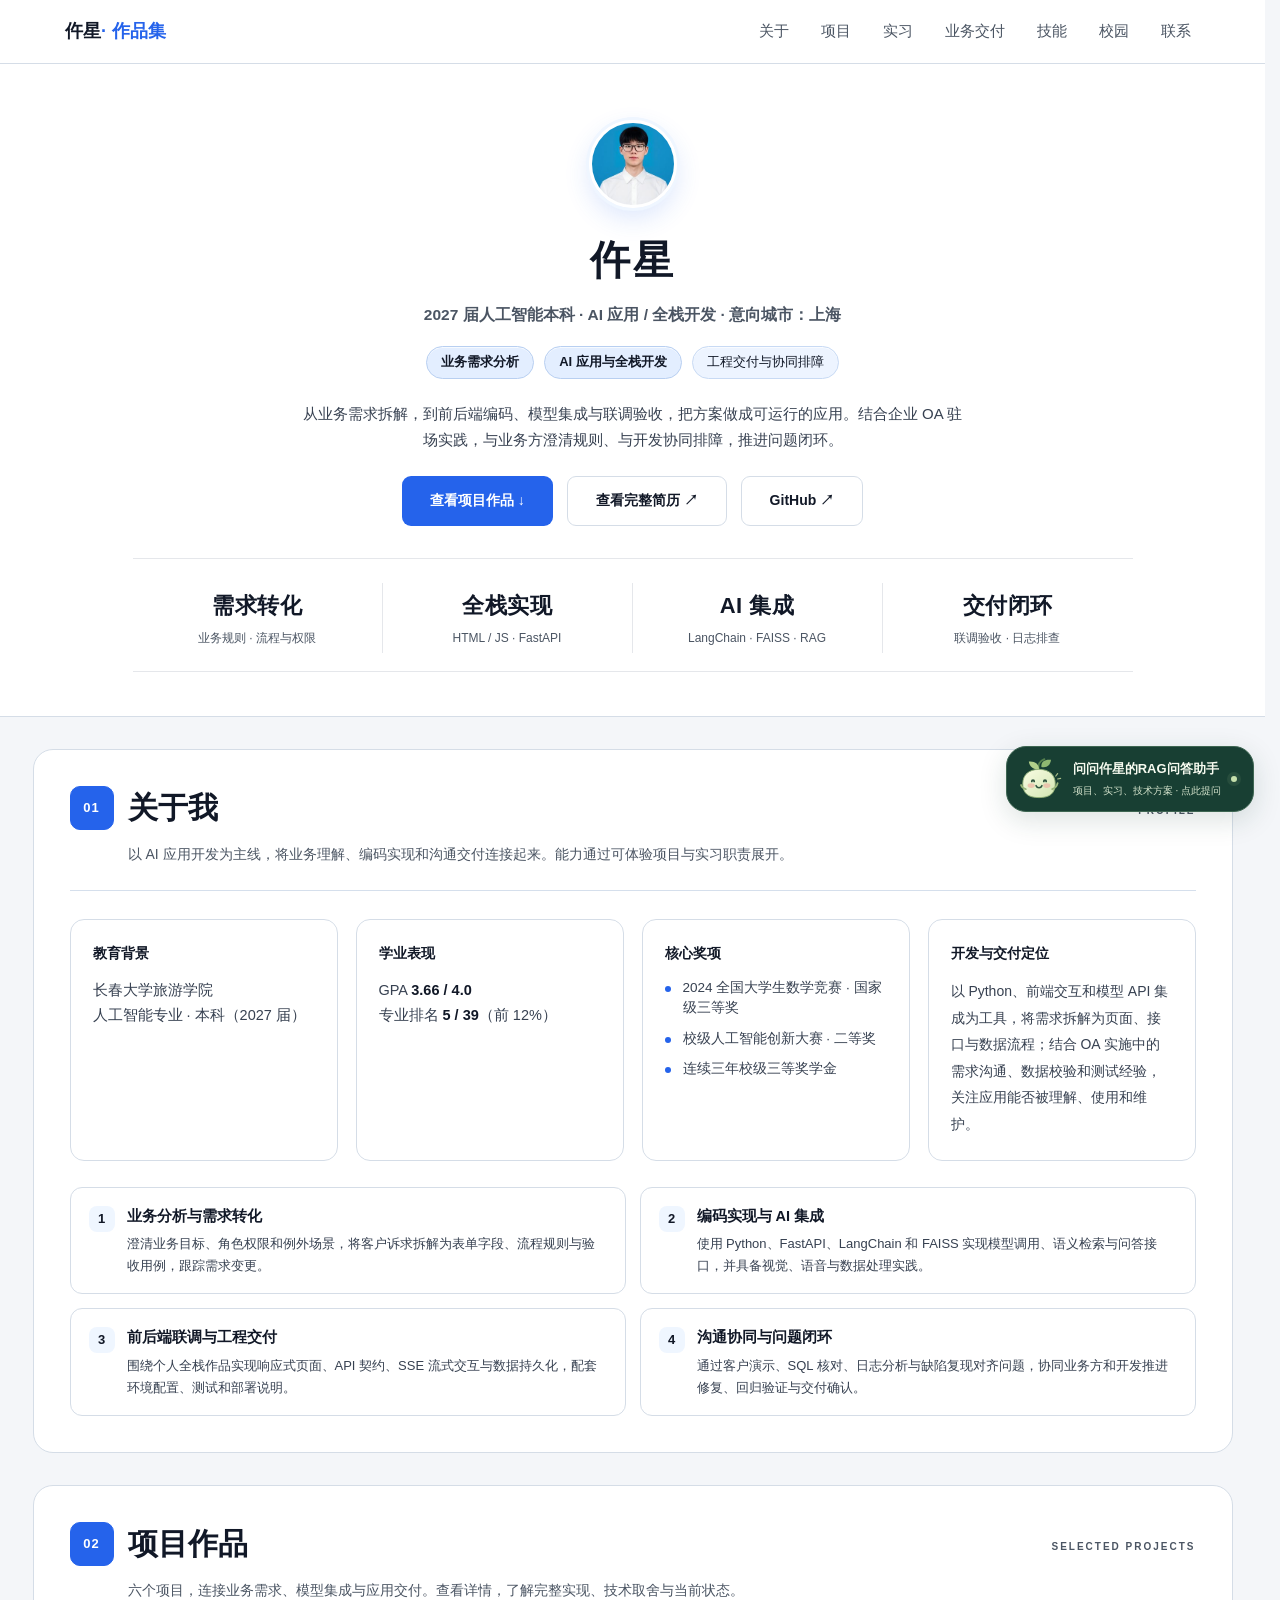
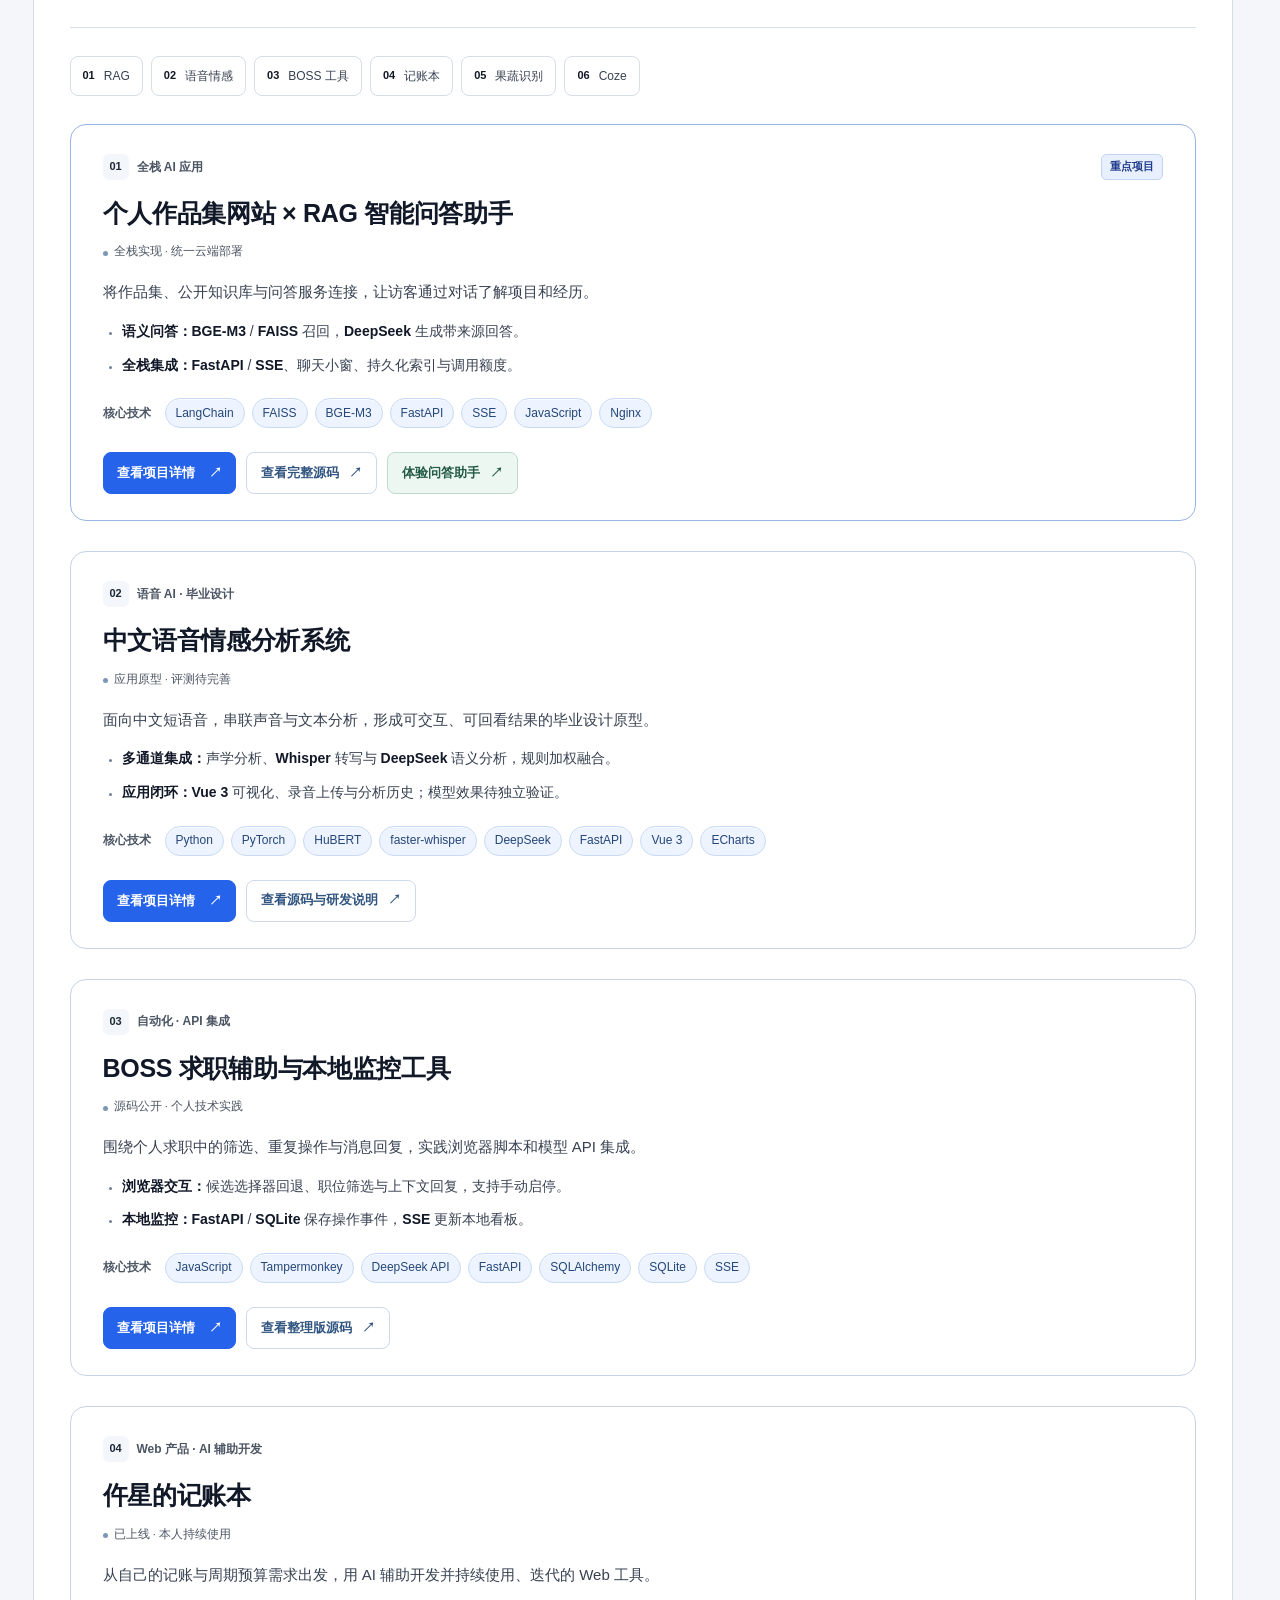
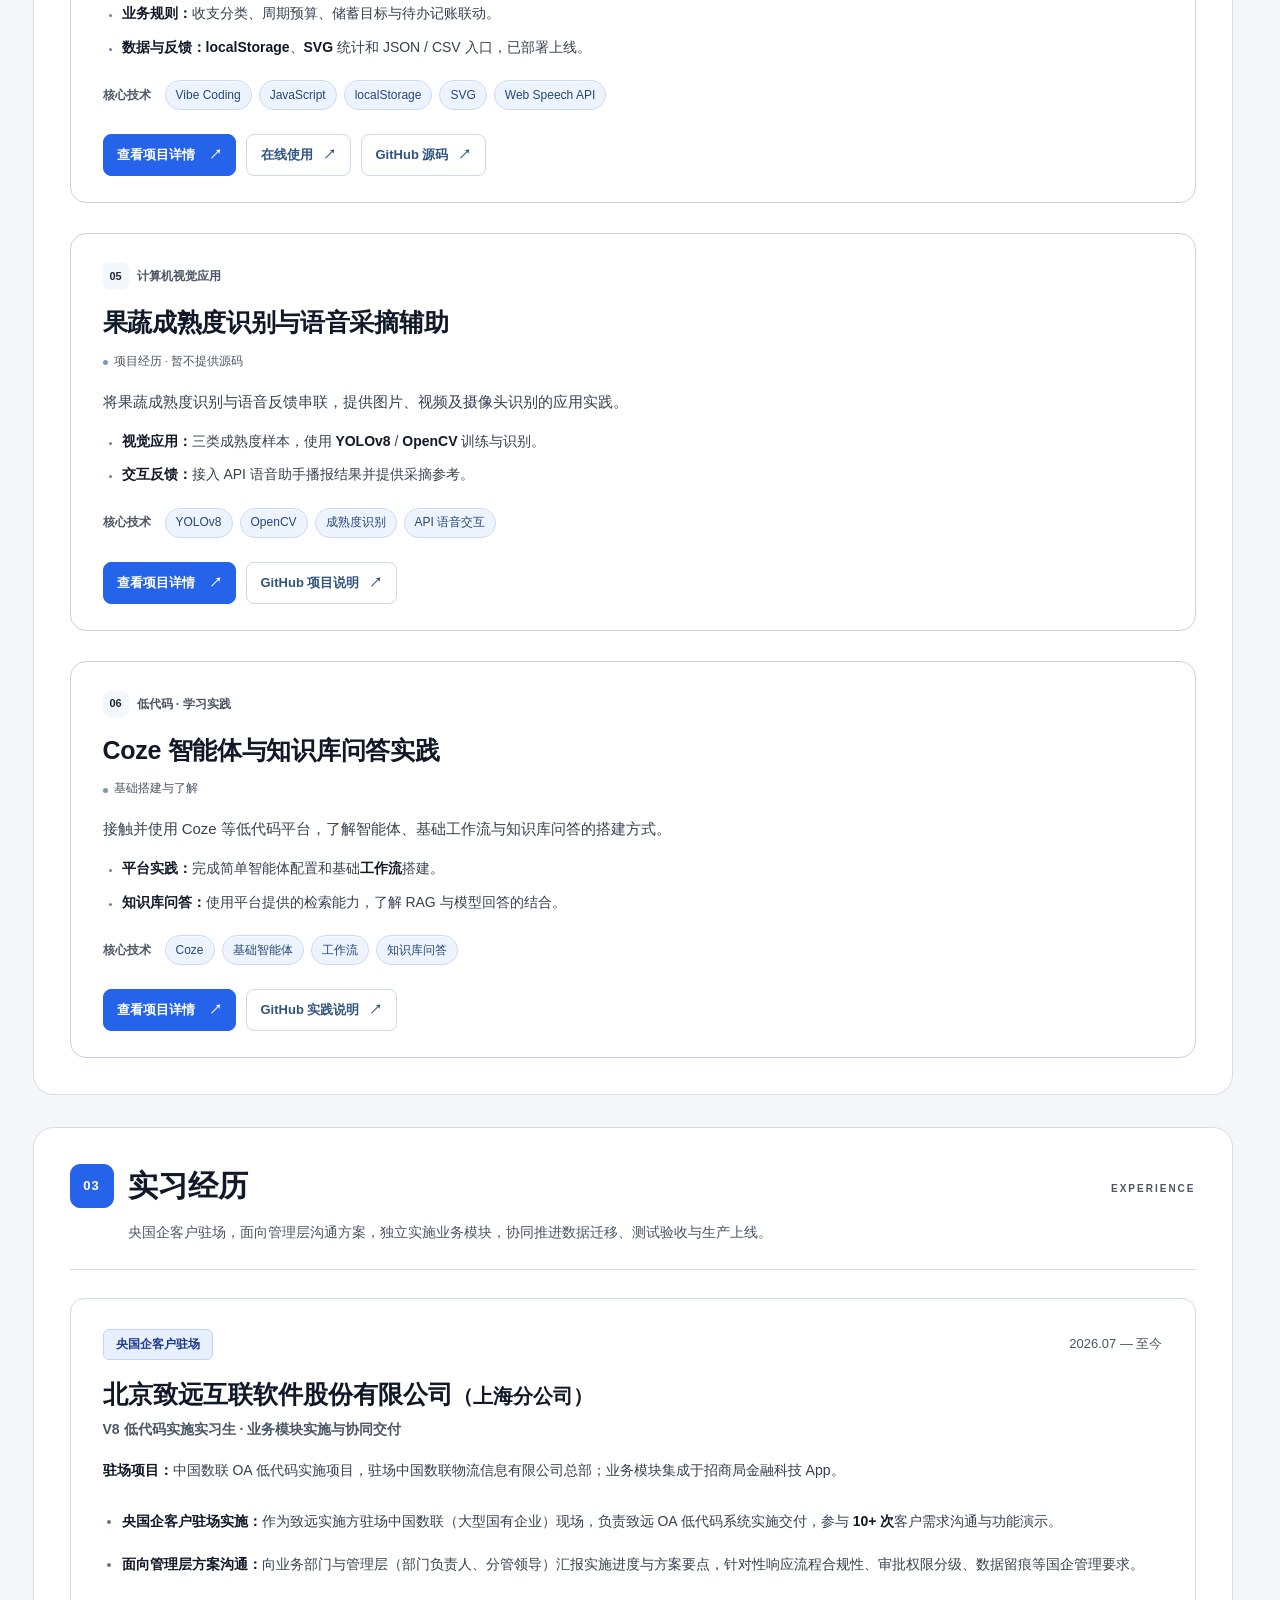
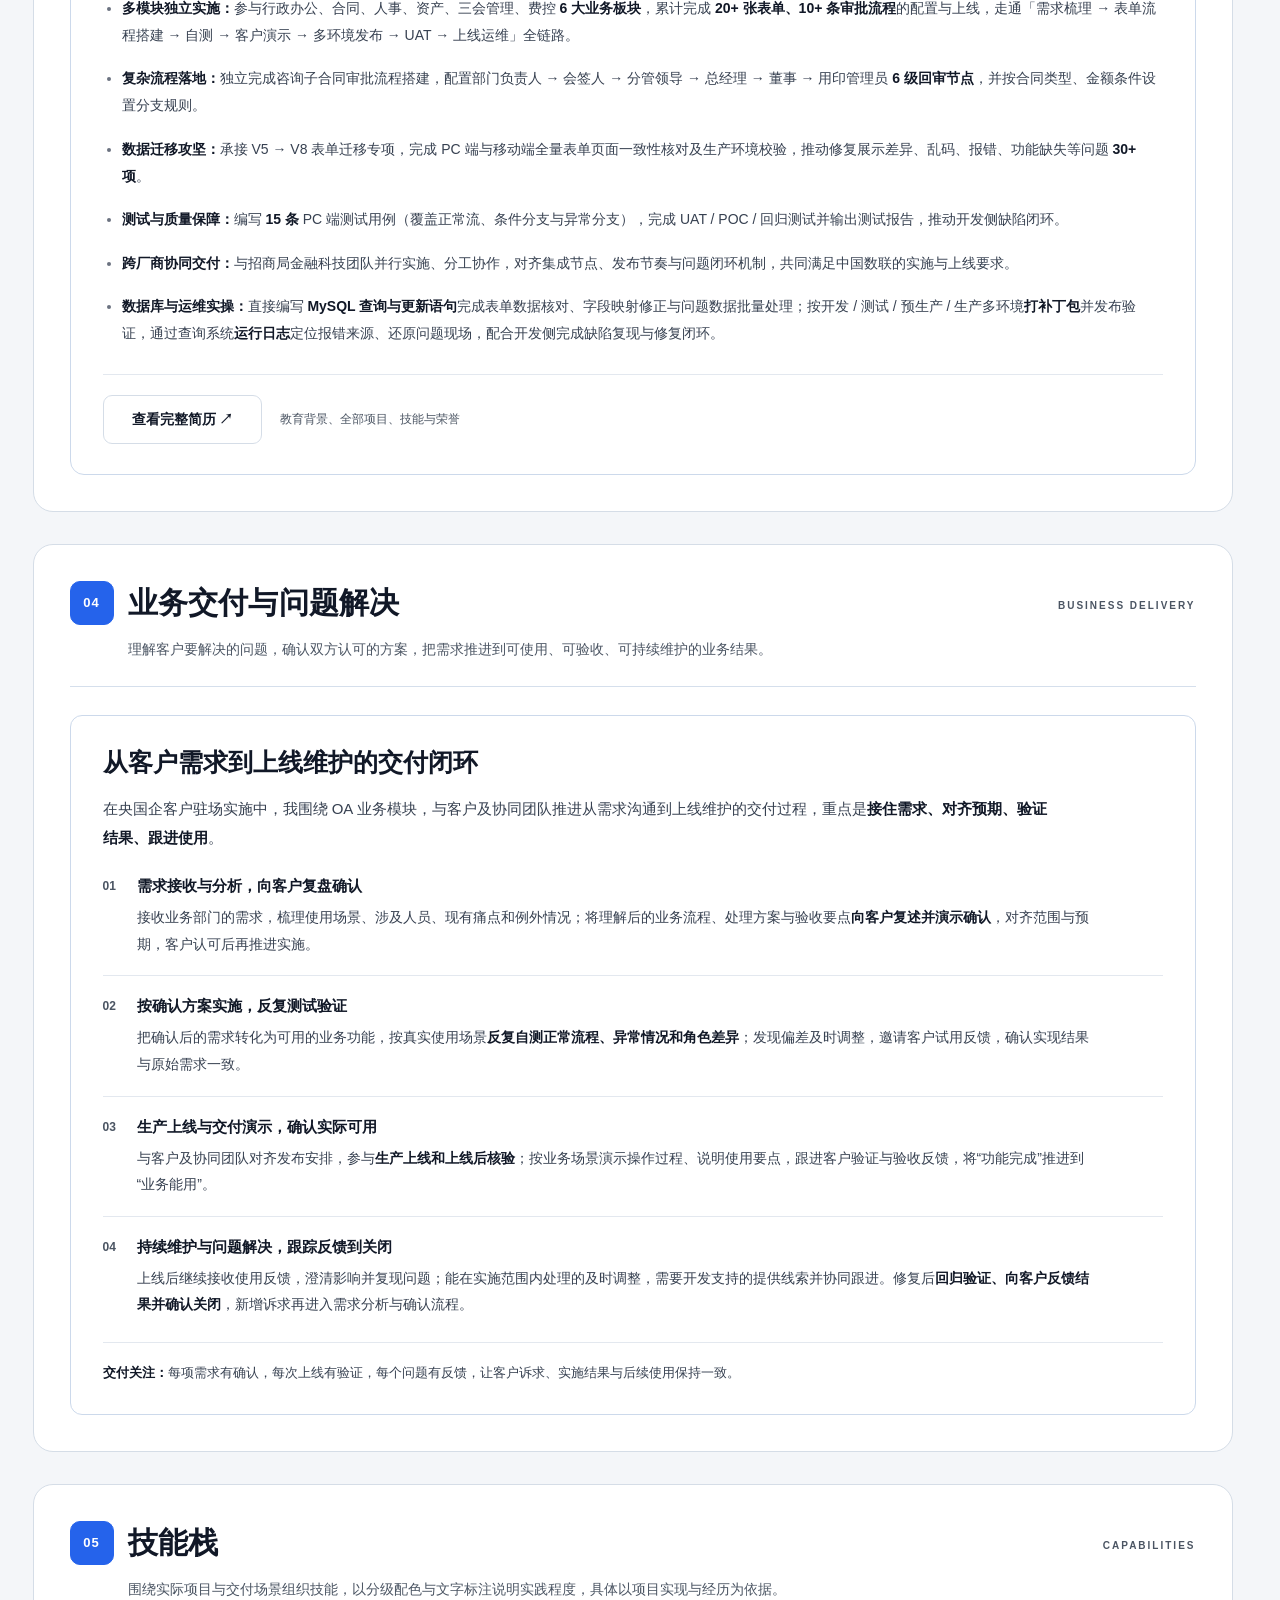
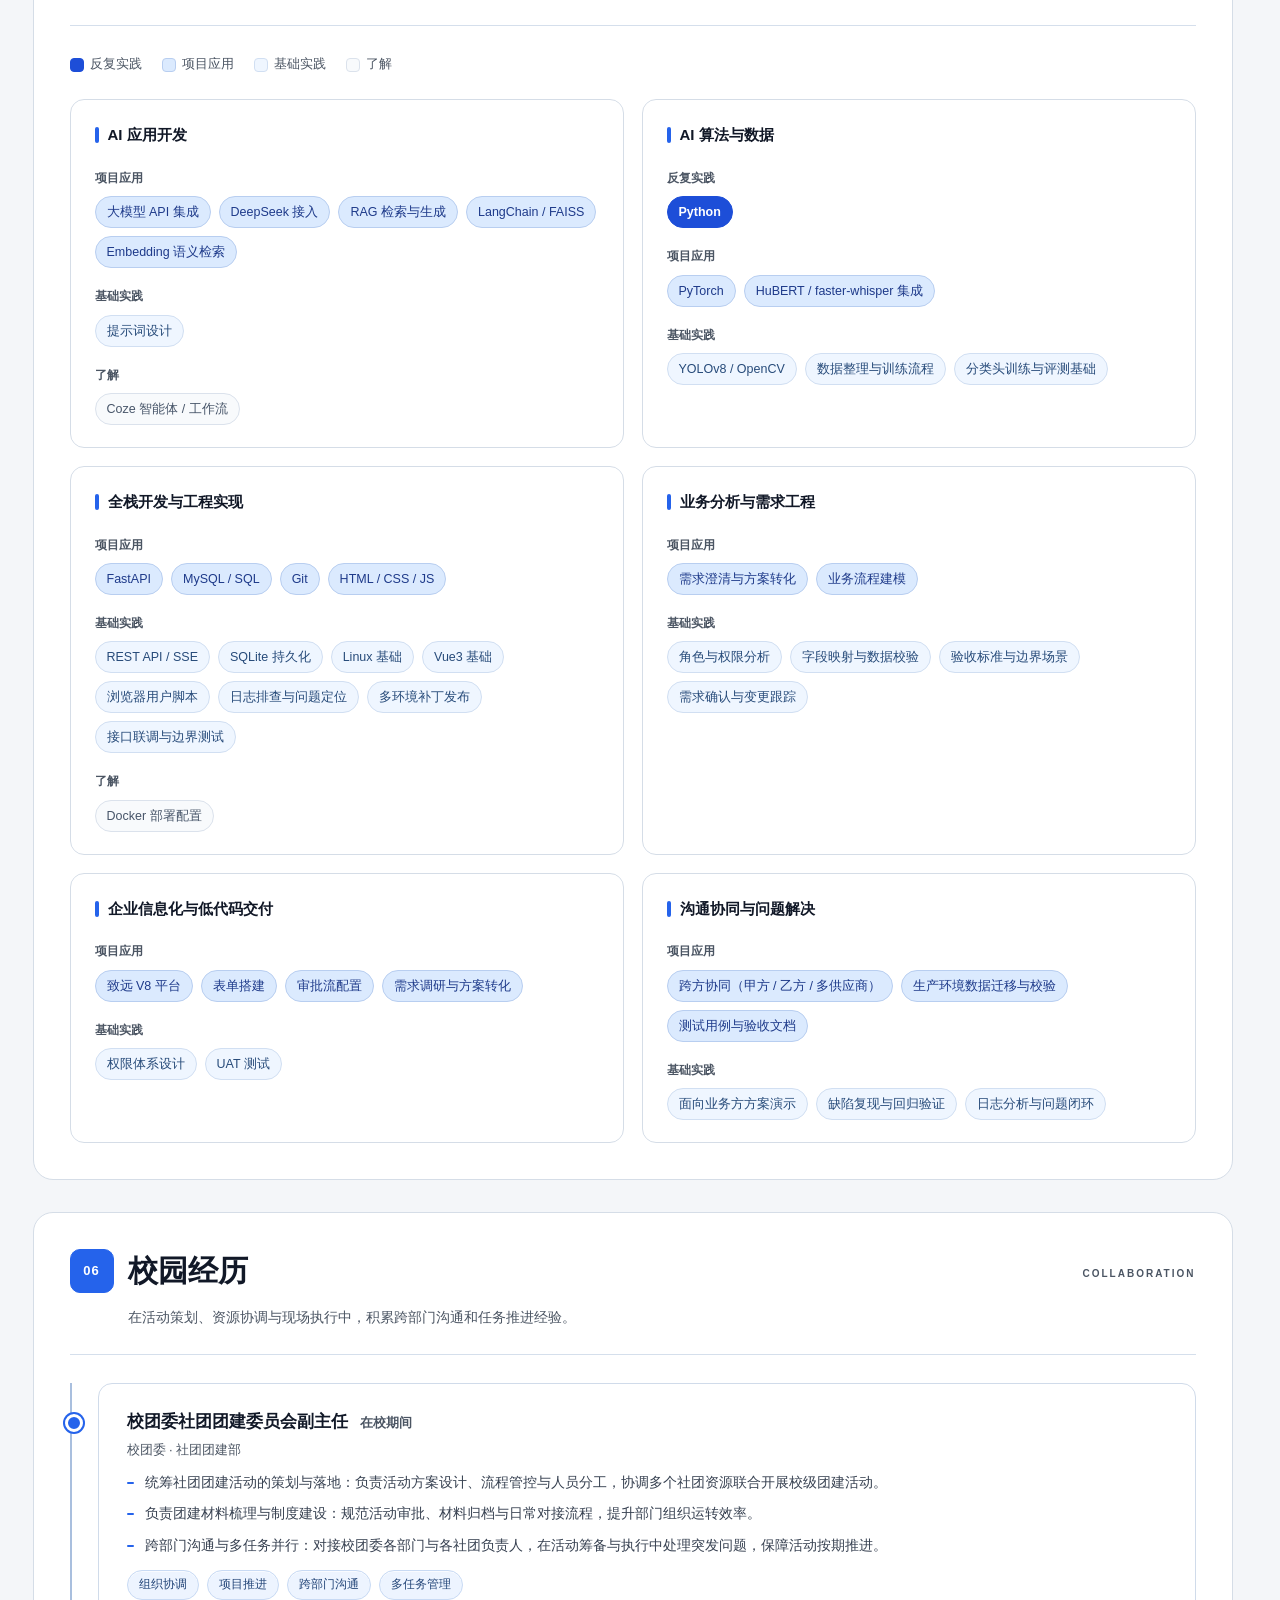
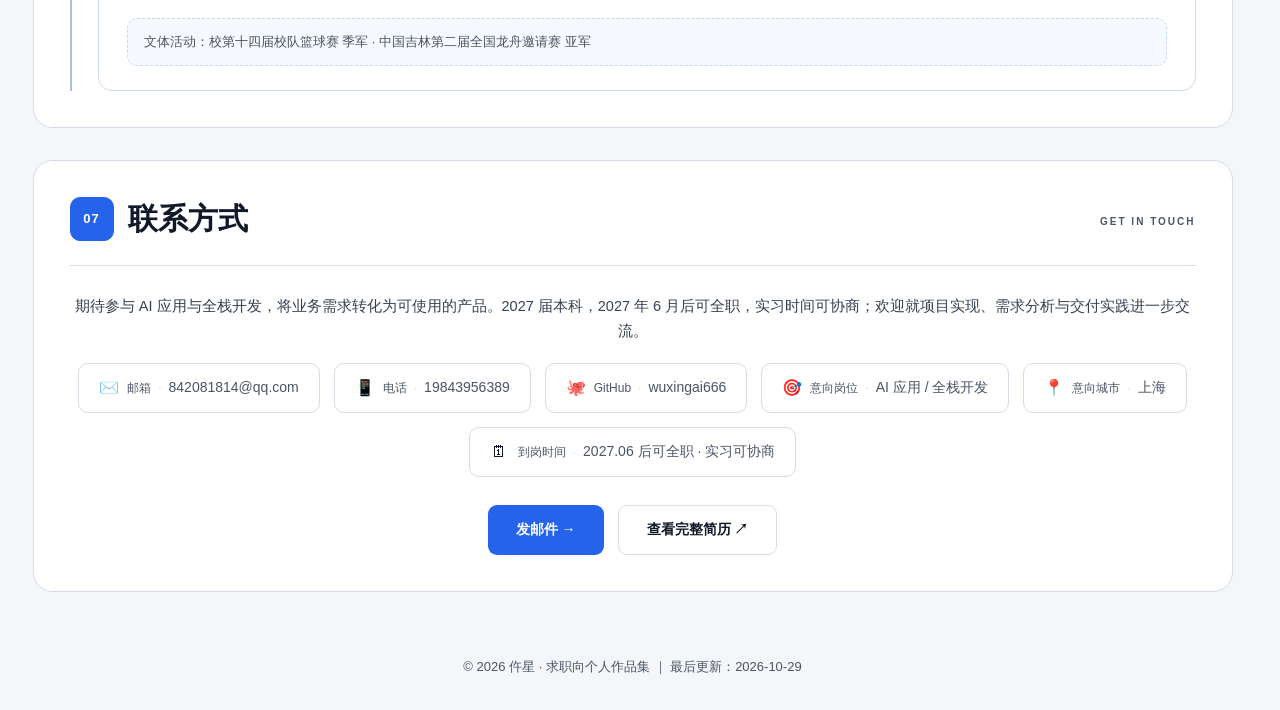
==== frontend/index.html @ d410c319 "Unify portfolio frontend and RAG backend for native cloud deployment" ====
<!DOCTYPE html>
<html lang="zh-CN">
<head>
<meta charset="UTF-8">
<meta name="viewport" content="width=device-width, initial-scale=1.0">
<title>仵星 · 个人作品集｜AI 应用与全栈开发 · 业务分析与工程交付</title>
<meta name="description" content="仵星，2027 届人工智能本科，求职方向为 AI 应用与全栈开发。通过个人网站与 RAG 问答助手展示前后端编码、语义检索、接口联调与部署配置；结合企业 OA 驻场经历，呈现需求澄清、业务流程建模、SQL 数据校验、UAT 验收、跨团队沟通与问题闭环能力。意向城市：上海。">
<meta name="keywords" content="仵星,AI应用开发,全栈开发,业务需求分析,工程交付,问题闭环,RAG,LangChain,FAISS,Python,FastAPI,JavaScript,接口联调,企业信息化,低代码,MySQL,2027届校招">

<!-- ═══ 分享卡片：发到微信 / BOSS / 牛客时显示标题与缩略图 ═══ -->
<meta property="og:type" content="website">
<meta property="og:url" content="https://llywjr.love/wx/">
<meta property="og:title" content="仵星 · AI 应用与全栈开发作品集">
<meta property="og:description" content="从需求分析、前后端编码到联调验收与问题闭环。查看 RAG 全栈作品、项目实现与企业交付实践。">
<meta property="og:image" content="https://llywjr.love/wx/assets/og-cover.png">
<meta property="og:image:width" content="1200">
<meta property="og:image:height" content="630">
<meta name="twitter:card" content="summary_large_image">
<link rel="canonical" href="https://llywjr.love/wx/">

<!-- JSON-LD：搜索引擎结构化摘要 -->
<script type="application/ld+json">
{
  "@context": "https://schema.org",
  "@type": "ProfilePage",
  "mainEntity": {
    "@type": "Person",
    "name": "仵星",
    "description": "2027 届人工智能本科，主攻 AI 应用与全栈开发。实践覆盖业务需求分析、前后端编码、RAG 语义检索、接口联调与部署配置，并具备企业 OA 驻场实施、UAT 验收、沟通协同与问题排查经验。",
    "url": "https://llywjr.love/wx/",
    "image": "https://llywjr.love/wx/assets/og-cover.png",
    "sameAs": [
      "https://github.com/wuxingai666"
    ],
    "knowsAbout": [
      "AI 应用开发",
      "全栈应用开发",
      "业务需求分析与流程建模",
      "接口联调与问题闭环",
      "大模型应用落地",
      "RAG 与智能体工作流",
      "Python / PyTorch",
      "计算机视觉",
      "语音情感识别",
      "FastAPI",
      "MySQL",
      "企业信息化与 OA 系统建设运维",
      "致远 V8 低代码平台",
      "UAT 测试与验收"
    ]
  }
}
</script>

<!--
  ════════════════════════════════════════════════════════════
  仵星 · 求职向个人作品集（单页应用 · 双端适配版）
  · 修改文字内容：直接搜索对应中文文案编辑本文件即可
  · 修改配色/间距：编辑 css/style.css 顶部 :root 变量
  · 替换项目截图：把图片放进 assets/，替换对应 <img src>
  ⚠ 本目录下任何文件都会随网站静态目录公开，过程文档
    （优化说明 / 复盘 / review-summary）不要放在这里
  ════════════════════════════════════════════════════════════
-->
<link rel="icon" href="assets/favicon.svg" type="image/svg+xml">
<link rel="stylesheet" href="css/style.css?v=20261028-resume">
<link rel="stylesheet" href="css/layout.css?v=20261028-resume">
<link rel="stylesheet" href="css/resume.css?v=20261028-resume">
<link rel="stylesheet" href="css/assistant.css?v=20261029-cloud-wx">
<!-- ═══ 无 JS 兜底：防止渐显动画未执行导致整页白屏 ═══ -->
<noscript><style>.reveal{opacity:1 !important;transform:none !important}</style></noscript>
</head>
<body>

<a class="skip-link" href="#home">跳到主要内容</a>

<div id="progress"></div>

<!-- ═════════ ① 顶部导航（PC 横向、移动端右滑侧边栏） ═════════ -->
<header class="nav" id="nav">
  <div class="nav-inner">
    <a class="brand" href="#home">仵星<span class="brand-suffix">· 作品集</span></a>
    <ul class="nav-links" id="navLinks">
      <li><a href="#about">关于</a></li>
      <li><a href="#proj">项目</a></li>
      <li><a href="#exp">实习</a></li>
      <li><a href="#oa">业务交付</a></li>
      <li><a href="#skills">技能</a></li>
      <li><a href="#campus">校园</a></li>
      <li><a href="#contact">联系</a></li>
    </ul>
    <button class="menu-btn" id="menuBtn" aria-label="打开菜单" aria-expanded="false">
      <span></span><span></span><span></span>
    </button>
  </div>
</header>
<div class="nav-overlay" id="navOverlay"></div>

<!-- ═════════ ② Hero 首屏 ═════════ -->
<section id="home" class="hero">
  <img class="avatar" src="assets/avatar.jpg" alt="仵星证件照" width="108" height="108" fetchpriority="high" decoding="async">
  <h1 class="reveal">仵星</h1>
  <div class="role reveal">2027 届人工智能本科 · AI 应用 / 全栈开发 · 意向城市：上海</div>
  <div class="chips reveal">
    <span class="chip accent">业务需求分析</span>
    <span class="chip accent">AI 应用与全栈开发</span>
    <span class="chip">工程交付与协同排障</span>
  </div>
  <p class="intro reveal">从业务需求拆解，到前后端编码、模型集成与联调验收，把方案做成可运行的应用。结合企业 OA 驻场实践，与业务方澄清规则、与开发协同排障，推进问题闭环。</p>
  <div class="btn-row reveal">
    <a class="btn primary" href="#proj">查看项目作品 ↓</a>
    <a class="btn ghost" href="#resume" data-resume-open>查看完整简历 ↗</a>
    <a class="btn ghost hero-source-link" href="https://github.com/WuxingAi666/ai-application-projects" target="_blank" rel="noopener">GitHub ↗</a>
  </div>

  <!-- 能力与技术证据：每项都能在项目或实习中展开 -->
  <ul class="evidence reveal">
    <li><b>需求转化</b><span>业务规则 · 流程与权限</span></li>
    <li><b>全栈实现</b><span>HTML / JS · FastAPI</span></li>
    <li><b>AI 集成</b><span>LangChain · FAISS · RAG</span></li>
    <li><b>交付闭环</b><span>联调验收 · 日志排查</span></li>
  </ul>
</section>

<section id="about" class="shade">
  <div class="wrap">
    <div class="sec-head reveal" data-label="PROFILE">
      <h2 class="sec-title"><span class="sec-no">01</span>关于我</h2>
      <p class="sec-sub">以 AI 应用开发为主线，将业务理解、编码实现和沟通交付连接起来。能力通过可体验项目与实习职责展开。</p>
    </div>

    <div class="about-grid">
      <div class="info-card reveal"><h3>教育背景</h3><p>长春大学旅游学院<br>人工智能专业 · 本科（2027 届）</p></div>
      <div class="info-card reveal"><h3>学业表现</h3><p>GPA <b>3.66 / 4.0</b><br>专业排名 <b>5 / 39</b>（前 12%）</p></div>
      <div class="info-card reveal"><h3>核心奖项</h3>
        <ul class="award-list">
          <li>2024 全国大学生数学竞赛 · 国家级三等奖</li>
          <li>校级人工智能创新大赛 · 二等奖</li>
          <li>连续三年校级三等奖学金</li>
        </ul>
      </div>
      <div class="info-card reveal"><h3>开发与交付定位</h3>
        <p class="bio">以 Python、前端交互和模型 API 集成为工具，将需求拆解为页面、接口与数据流程；结合 OA 实施中的需求沟通、数据校验和测试经验，关注应用能否被理解、使用和维护。</p>
      </div>
    </div>

    <div class="cap-list">
      <div class="cap-item reveal"><span class="no">1</span>
        <div><h4>业务分析与需求转化</h4><p>澄清业务目标、角色权限和例外场景，将客户诉求拆解为表单字段、流程规则与验收用例，跟踪需求变更。</p></div></div>
      <div class="cap-item reveal"><span class="no">2</span>
        <div><h4>编码实现与 AI 集成</h4><p>使用 Python、FastAPI、LangChain 和 FAISS 实现模型调用、语义检索与问答接口，并具备视觉、语音与数据处理实践。</p></div></div>
      <div class="cap-item reveal"><span class="no">3</span>
        <div><h4>前后端联调与工程交付</h4><p>围绕个人全栈作品实现响应式页面、API 契约、SSE 流式交互与数据持久化，配套环境配置、测试和部署说明。</p></div></div>
      <div class="cap-item reveal"><span class="no">4</span>
        <div><h4>沟通协同与问题闭环</h4><p>通过客户演示、SQL 核对、日志分析与缺陷复现对齐问题，协同业务方和开发推进修复、回归验证与交付确认。</p></div></div>
    </div>
  </div>
</section>

<!-- PROJECTS:START -->
<section id="proj" class="shade">
  <div class="wrap">
    <div class="sec-head reveal" data-label="SELECTED PROJECTS"><h2 class="sec-title"><span class="sec-no">02</span>项目作品</h2><p class="sec-sub">六个项目，连接业务需求、模型集成与应用交付。查看详情，了解完整实现、技术取舍与当前状态。</p></div>
    <nav class="project-index" aria-label="项目快速定位"><a href="#rag-project"><span>01</span> RAG</a><a href="#speech-project"><span>02</span> 语音情感</a><a href="#boss-project"><span>03</span> BOSS 工具</a><a href="#ledger-project"><span>04</span> 记账本</a><a href="#fruit-project"><span>05</span> 果蔬识别</a><a href="#coze-project"><span>06</span> Coze</a></nav>
    <div class="work-grid"><article class="work-card reveal" id="rag-project" data-project="rag">
      <div class="work-body">
      <div class="work-kicker"><span class="work-category"><span class="project-rank">01</span>全栈 AI 应用</span><span class="work-feature">重点项目</span></div>
      <h3 class="work-title">个人作品集网站 × RAG 智能问答助手</h3>
      <p class="work-state"><span aria-hidden="true"></span>全栈实现 · 统一云端部署</p>
      <p class="work-summary">将作品集、公开知识库与问答服务连接，让访客通过对话了解项目和经历。</p>
      <ul class="work-highlights"><li><b>语义问答：</b><strong class="tech-term">BGE-M3</strong> / <strong class="tech-term">FAISS</strong> 召回，<strong class="tech-term">DeepSeek</strong> 生成带来源回答。</li><li><b>全栈集成：</b><strong class="tech-term">FastAPI</strong> / <strong class="tech-term">SSE</strong>、聊天小窗、持久化索引与调用额度。</li></ul>
      <div class="work-stack"><span class="work-stack-label">核心技术</span><div class="work-tags tags" aria-label="核心技术"><span class="tag">LangChain</span><span class="tag">FAISS</span><span class="tag">BGE-M3</span><span class="tag">FastAPI</span><span class="tag">SSE</span><span class="tag">JavaScript</span><span class="tag">Nginx</span></div></div>
      <div class="work-footer">
        <details class="work-detail" id="details-rag" data-title="个人作品集网站 × RAG 智能问答助手" data-rank="01">
          <summary>查看项目详情<span aria-hidden="true">↗</span></summary>
          <div class="work-detail-body">
            <p class="detail-state">全栈 AI 应用 · 全栈实现 · 统一云端部署</p>
            <section class="detail-section detail-overview"><h3>项目介绍</h3><p class="detail-intro">面向面试官快速了解个人经历的需求，将作品集网站、公开知识库和独立问答服务组合为完整应用。访客可以浏览项目，也可以通过对话追问实现细节并查看参考来源。</p></section>
            <section class="detail-section"><h3>设计背景与目标</h3><p>面试官需要在浏览作品的同时了解实现细节，因此把个人网站、公开资料和独立问答 API 连接起来，让经历可以被检索、追问和核对来源。</p></section>
            <section class="detail-section"><h3>核心功能与个人实现</h3><ul class="detail-highlights"><li><b>检索与生成</b><p>TextLoader 加载 TXT，LangChain 重叠分块，BGE-M3 向量化与 FAISS 语义召回，再由 DeepSeek 基于资料生成回答。</p></li><li><b>前后端交互</b><p>原生 JavaScript 聊天小窗支持拖动缩放、SSE 流式回答、停止重试、来源展开、回答复制与对话导出，配套分类提问、草稿恢复和手机全屏适配。</p></li><li><b>服务与交付</b><p>FastAPI 提供问答接口，配套索引持久化、调用额度、并发限制与边界测试；Nginx 同域托管前端并反向代理，systemd 管理常驻服务。</p></li></ul></section>
            <section class="detail-section"><h3>技术栈与处理链路</h3><div class="tags"><span class="tag">LangChain</span><span class="tag">FAISS</span><span class="tag">BGE-M3</span><span class="tag">FastAPI</span><span class="tag">SSE</span><span class="tag">JavaScript</span><span class="tag">Nginx</span></div><p class="detail-caption">以下为处理流程示意。</p><picture class="detail-flow"><source media="(max-width:600px)" srcset="assets/project-rag-mobile.svg"><img src="assets/project-rag.svg" alt="个人作品集网站 × RAG 智能问答助手处理流程示意：公开资料 → 分块与向量 → FAISS 召回 → 流式问答" loading="lazy" decoding="async"></picture></section>
            <section class="detail-section"><h3>难点、设计取舍与实践复盘</h3><div class="detail-point"><h4>追问如何保留主题</h4><p>结合最近对话补全检索问题，再进行向量召回；历史帮助理解指代，公开资料作为事实依据。</p></div><div class="detail-point"><h4>知识更新如何生效</h4><p>通过脚本同步项目事实、网站与简历资料；知识内容、向量模型和切分配置共同生成索引指纹，以 FAISS 二进制与 JSON 保存索引，更新后重建并重启服务。</p></div><div class="detail-point"><h4>公开体验如何控制成本</h4><p>SQLite 原子预约控制单 IP / 全局额度及并发；浏览器不持有模型密钥，模型文本通过安全 DOM 节点展示。</p></div></section>
            <section class="detail-section"><h3>项目图片</h3><figure class="detail-media"><picture><source media="(max-width:600px)" srcset="assets/portfolio-rag-mobile.svg"><img src="assets/portfolio-rag.svg" alt="个人网站、FastAPI、BGE-M3 与 FAISS 及 DeepSeek 的全栈架构示意" loading="lazy" decoding="async" width="1440" height="540"></picture><figcaption>全栈架构示意 · 用于说明项目场景与结构。</figcaption></figure></section>
            <div class="detail-section detail-boundary"><h3>当前状态与边界</h3><p>网站与 FastAPI 采用同域 /wx/ 部署，服务和知识索引由自己的云服务器管理。默认使用外部 BGE-M3 向量和 DeepSeek 生成 API，不是全离线模型推理。</p></div>
            <div class="detail-section"><h3>源码与相关入口</h3><div class="detail-links"><a class="detail-link" href="https://github.com/WuxingAi666/wx-portfolio" target="_blank" rel="noopener noreferrer">查看完整源码 ↗</a></div></div>
          </div>
        </details>
        <div class="work-links"><a href="https://github.com/WuxingAi666/wx-portfolio" target="_blank" rel="noopener noreferrer">查看完整源码 <span aria-hidden="true">↗</span></a><button type="button" class="work-assistant" data-open-assistant>体验问答助手 <span aria-hidden="true">↗</span></button></div>
      </div>
      </div>
    </article><article class="work-card reveal" id="speech-project" data-project="speech">
      <div class="work-body">
      <div class="work-kicker"><span class="work-category"><span class="project-rank">02</span>语音 AI · 毕业设计</span></div>
      <h3 class="work-title">中文语音情感分析系统</h3>
      <p class="work-state"><span aria-hidden="true"></span>应用原型 · 评测待完善</p>
      <p class="work-summary">面向中文短语音，串联声音与文本分析，形成可交互、可回看结果的毕业设计原型。</p>
      <ul class="work-highlights"><li><b>多通道集成：</b>声学分析、<strong class="tech-term">Whisper</strong> 转写与 <strong class="tech-term">DeepSeek</strong> 语义分析，规则加权融合。</li><li><b>应用闭环：</b><strong class="tech-term">Vue 3</strong> 可视化、录音上传与分析历史；模型效果待独立验证。</li></ul>
      <div class="work-stack"><span class="work-stack-label">核心技术</span><div class="work-tags tags" aria-label="核心技术"><span class="tag">Python</span><span class="tag">PyTorch</span><span class="tag">HuBERT</span><span class="tag">faster-whisper</span><span class="tag">DeepSeek</span><span class="tag">FastAPI</span><span class="tag">Vue 3</span><span class="tag">ECharts</span></div></div>
      <div class="work-footer">
        <details class="work-detail" id="details-speech" data-title="中文语音情感分析系统" data-rank="02">
          <summary>查看项目详情<span aria-hidden="true">↗</span></summary>
          <div class="work-detail-body">
            <p class="detail-state">语音 AI · 毕业设计 · 应用原型 · 评测待完善</p>
            <section class="detail-section detail-overview"><h3>项目介绍</h3><p class="detail-intro">围绕中文短语音的情感分析，搭建录音上传、语音转写、声学与文本语义分析、结果对比和历史管理流程。重点实践语音模型、大模型 API 与前后端应用的集成。</p></section>
            <section class="detail-section"><h3>设计背景与目标</h3><p>毕业设计以中文短语音情感分析为场景，结合声音表达与转写内容两个通道，并把模型分析接入录音、上传、可视化与历史回看流程。</p></section>
            <section class="detail-section"><h3>核心功能与个人实现</h3><ul class="detail-highlights"><li><b>双通道分析</b><p>接入声学分析模块与 faster-whisper 转写，调用 DeepSeek 输出六类情感分布、判断说明和关键短语。</p></li><li><b>决策与展示</b><p>采用按质量标记与置信度规则加权的 Late Fusion；Vue 3 / ECharts 展示声学、语义及融合结果，配套波形、梅尔频谱与语音反馈。</p></li><li><b>训练与服务</b><p>基于本地 1,200 条六类样本编写冻结 HuBERT 特征的分类头训练流程；FastAPI 配合 SQLite 保存分析记录，实现模型按需加载与失败兜底。</p></li></ul></section>
            <section class="detail-section"><h3>技术栈与处理链路</h3><div class="tags"><span class="tag">Python</span><span class="tag">PyTorch</span><span class="tag">HuBERT</span><span class="tag">faster-whisper</span><span class="tag">DeepSeek</span><span class="tag">FastAPI</span><span class="tag">Vue 3</span><span class="tag">ECharts</span></div><p class="detail-caption">以下为处理流程示意。</p><picture class="detail-flow"><source media="(max-width:600px)" srcset="assets/project-speech-mobile.svg"><img src="assets/project-speech.svg" alt="中文语音情感分析系统处理流程示意：录音 / 上传 → 声学与转写 → 语义与融合 → 图表与历史" loading="lazy" decoding="async"></picture></section>
            <section class="detail-section"><h3>难点、设计取舍与实践复盘</h3><div class="detail-point"><h4>为什么结合声音与文本</h4><p>声学通道关注声音表达，语义通道分析转写内容；统一六类输出后在决策层融合，并保留各通道结果供对照。</p></div><div class="detail-point"><h4>如何组织应用链路</h4><p>音频统一为 16 kHz 单声道，重模型延迟加载并使用加载锁；接口层、模型层、服务层和数据层分工，前端管理录音与分析状态。</p></div><div class="detail-point"><h4>当前研发重点</h4><p>当前 HuBERT 推理尚未加载已保存的分类头权重；需补齐训练与推理接入、独立评测及单通道对照，暂不报告系统准确率。</p></div></section>
            <section class="detail-section"><h3>项目图片</h3><figure class="detail-media"><picture><img src="assets/speech-emotion.jpg" alt="语音情感分析的波形、频谱与情感分布界面示意" loading="lazy" decoding="async" width="900" height="570"></picture><figcaption>语音分析界面示意 · 用于说明项目场景与结构。</figcaption></figure></section>
            <div class="detail-section detail-boundary"><h3>当前状态与边界</h3><p>毕业设计初版。训练为冻结 HuBERT 特征后训练分类头；默认融合是规则驱动的 Late Fusion，算法效果仍需独立验证。</p></div>
            <div class="detail-section"><h3>源码与相关入口</h3><div class="detail-links"><a class="detail-link" href="https://github.com/WuxingAi666/ai-application-projects/tree/main/projects/speech-emotion" target="_blank" rel="noopener noreferrer">查看源码与研发说明 ↗</a></div></div>
          </div>
        </details>
        <div class="work-links"><a href="https://github.com/WuxingAi666/ai-application-projects/tree/main/projects/speech-emotion" target="_blank" rel="noopener noreferrer">查看源码与研发说明 <span aria-hidden="true">↗</span></a></div>
      </div>
      </div>
    </article><article class="work-card reveal" id="boss-project" data-project="boss">
      <div class="work-body">
      <div class="work-kicker"><span class="work-category"><span class="project-rank">03</span>自动化 · API 集成</span></div>
      <h3 class="work-title">BOSS 求职辅助与本地监控工具</h3>
      <p class="work-state"><span aria-hidden="true"></span>源码公开 · 个人技术实践</p>
      <p class="work-summary">围绕个人求职中的筛选、重复操作与消息回复，实践浏览器脚本和模型 API 集成。</p>
      <ul class="work-highlights"><li><b>浏览器交互：</b>候选选择器回退、职位筛选与上下文回复，支持手动启停。</li><li><b>本地监控：</b><strong class="tech-term">FastAPI</strong> / <strong class="tech-term">SQLite</strong> 保存操作事件，<strong class="tech-term">SSE</strong> 更新本地看板。</li></ul>
      <div class="work-stack"><span class="work-stack-label">核心技术</span><div class="work-tags tags" aria-label="核心技术"><span class="tag">JavaScript</span><span class="tag">Tampermonkey</span><span class="tag">DeepSeek API</span><span class="tag">FastAPI</span><span class="tag">SQLAlchemy</span><span class="tag">SQLite</span><span class="tag">SSE</span></div></div>
      <div class="work-footer">
        <details class="work-detail" id="details-boss" data-title="BOSS 求职辅助与本地监控工具" data-rank="03">
          <summary>查看项目详情<span aria-hidden="true">↗</span></summary>
          <div class="work-detail-body">
            <p class="detail-state">自动化 · API 集成 · 源码公开 · 个人技术实践</p>
            <section class="detail-section detail-overview"><h3>项目介绍</h3><p class="detail-intro">围绕个人求职中的职位筛选、重复操作与消息回复，采用 Tampermonkey 浏览器脚本连接 DeepSeek，并以本地 FastAPI 服务记录操作事件、展示统计与运行反馈。</p></section>
            <section class="detail-section"><h3>设计背景与目标</h3><p>围绕个人求职中重复筛选职位、操作页面和回复消息的需求开展实践。早期独立浏览器方案未能落地，最终使用本人已登录浏览器中的用户脚本连接模型与本地监控。</p></section>
            <section class="detail-section"><h3>核心功能与个人实现</h3><ul class="detail-highlights"><li><b>浏览器交互</b><p>集中维护多组候选选择器，处理职位包含 / 排除筛选、滚动翻页、焦点与输入事件；提供手动启停和运行日志。</p></li><li><b>模型调用</b><p>使用最近八条聊天消息作为上下文调用 DeepSeek 生成回复；招呼语使用用户预设内容，配置通过 GM 存储保留。</p></li><li><b>本地监控</b><p>FastAPI 接收事件，SQLAlchemy / SQLite 保存记录与每日计数，SSE 向看板推送更新，并提供本地简历图片接口。</p></li></ul></section>
            <section class="detail-section"><h3>技术栈与处理链路</h3><div class="tags"><span class="tag">JavaScript</span><span class="tag">Tampermonkey</span><span class="tag">DeepSeek API</span><span class="tag">FastAPI</span><span class="tag">SQLAlchemy</span><span class="tag">SQLite</span><span class="tag">SSE</span></div><p class="detail-caption">以下为处理流程示意。</p><picture class="detail-flow"><source media="(max-width:600px)" srcset="assets/project-boss-mobile.svg"><img src="assets/project-boss.svg" alt="BOSS 求职辅助与本地监控工具处理流程示意：页面与筛选 → 预设招呼 / 回复 → 本地事件记录 → SSE 看板" loading="lazy" decoding="async"></picture></section>
            <section class="detail-section"><h3>难点、设计取舍与实践复盘</h3><div class="detail-point"><h4>方案怎样演变</h4><p>最初尝试程序启动浏览器并由本人登录，但出现空白页、未完成该方案；最终改为在已登录浏览器内运行用户脚本。空白页根因尚未确定。</p></div><div class="detail-point"><h4>页面定位怎样处理</h4><p>针对元素抓取不准，集中配置候选选择器并依次尝试，兼容点击、焦点和输入事件。平台页面变化仍可能导致脚本失效。</p></div><div class="detail-point"><h4>如何理解统计结果</h4><p>看板统计来自脚本上报的操作事件，不等于平台确认投递成功；尚需完善在途请求取消、会话一致性和发送确认。</p></div></section>
            <section class="detail-section"><h3>项目图片</h3><figure class="detail-media"><picture><img src="assets/boss-dashboard.jpg" alt="求职辅助工具的本地事件记录与统计看板示意" loading="lazy" decoding="async" width="1536" height="972"></picture><figcaption>本地监控看板示意 · 用于说明项目场景与结构。</figcaption></figure></section>
            <div class="detail-section detail-boundary"><h3>当前状态与边界</h3><p>仅展示个人技术实践。实际遇到过元素定位与平台拦截问题，尚未证明可靠解决；不宣称绕过检测或无人值守运行。</p></div>
            <div class="detail-section"><h3>源码与相关入口</h3><div class="detail-links"><a class="detail-link" href="https://github.com/WuxingAi666/ai-application-projects/tree/main/projects/boss-assistant" target="_blank" rel="noopener noreferrer">查看整理版源码 ↗</a></div></div>
          </div>
        </details>
        <div class="work-links"><a href="https://github.com/WuxingAi666/ai-application-projects/tree/main/projects/boss-assistant" target="_blank" rel="noopener noreferrer">查看整理版源码 <span aria-hidden="true">↗</span></a></div>
      </div>
      </div>
    </article><article class="work-card reveal" id="ledger-project" data-project="ledger">
      <div class="work-body">
      <div class="work-kicker"><span class="work-category"><span class="project-rank">04</span>Web 产品 · AI 辅助开发</span></div>
      <h3 class="work-title">仵星的记账本</h3>
      <p class="work-state"><span aria-hidden="true"></span>已上线 · 本人持续使用</p>
      <p class="work-summary">从自己的记账与周期预算需求出发，用 AI 辅助开发并持续使用、迭代的 Web 工具。</p>
      <ul class="work-highlights"><li><b>业务规则：</b>收支分类、周期预算、储蓄目标与待办记账联动。</li><li><b>数据与反馈：</b><strong class="tech-term">localStorage</strong>、<strong class="tech-term">SVG</strong> 统计和 JSON / CSV 入口，已部署上线。</li></ul>
      <div class="work-stack"><span class="work-stack-label">核心技术</span><div class="work-tags tags" aria-label="核心技术"><span class="tag">Vibe Coding</span><span class="tag">JavaScript</span><span class="tag">localStorage</span><span class="tag">SVG</span><span class="tag">Web Speech API</span></div></div>
      <div class="work-footer">
        <details class="work-detail" id="details-ledger" data-title="仵星的记账本" data-rank="04">
          <summary>查看项目详情<span aria-hidden="true">↗</span></summary>
          <div class="work-detail-body">
            <p class="detail-state">Web 产品 · AI 辅助开发 · 已上线 · 本人持续使用</p>
            <section class="detail-section detail-overview"><h3>项目介绍</h3><p class="detail-intro">从个人记账与发薪周期预算需求出发，通过 AI 辅助开发构建零依赖单文件应用，并在 GitHub Pages 部署。持续使用中逐步完善业务规则、数据兼容与交互。</p></section>
            <section class="detail-section"><h3>设计背景与目标</h3><p>从本人持续记账的实际需求出发，借助 AI 辅助开发搭建收支记录、周期预算与统计应用，再根据真实使用反馈持续迭代。</p></section>
            <section class="detail-section"><h3>核心功能与个人实现</h3><ul class="detail-highlights"><li><b>业务规则</b><p>日常 / 大额 / 固定支出、自定义周期分组、预算与储蓄目标、待办完成关联记账。</p></li><li><b>输入与统计</b><p>快捷模板、浏览器语音识别加规则解析、筛选查询，以及原生 SVG 分类占比和收支图表。</p></li><li><b>持久化与迭代</b><p>localStorage 分模块保存，提供 JSON / CSV 与快照入口；Git 记录保留金额类型、固定支出同步和日均统计等迭代。</p></li></ul></section>
            <section class="detail-section"><h3>技术栈与处理链路</h3><div class="tags"><span class="tag">Vibe Coding</span><span class="tag">JavaScript</span><span class="tag">localStorage</span><span class="tag">SVG</span><span class="tag">Web Speech API</span></div><p class="detail-caption">以下为处理流程示意。</p><picture class="detail-flow"><source media="(max-width:600px)" srcset="assets/project-ledger-mobile.svg"><img src="assets/project-ledger.svg" alt="仵星的记账本处理流程示意：日常收支 → 周期与预算 → 本地持久化 → 统计与备份" loading="lazy" decoding="async"></picture></section>
            <section class="detail-section"><h3>难点、设计取舍与实践复盘</h3><div class="detail-point"><h4>从使用中发现问题</h4><p>金额字符串参与求和曾造成总额异常，因此同时处理输入转换、核算与旧字段类型迁移。</p></div><div class="detail-point"><h4>数据生命周期</h4><p>删除周期分组时保留手动记录，清理相应自动固定支出；当前继续完善备份结构、月末扣款日和跨周期核算。</p></div></section>
            <section class="detail-section"><h3>项目图片</h3><figure class="detail-media"><picture><img src="assets/ledger-live.jpg" alt="个人记账本的收支记录与统计界面示意" loading="lazy" decoding="async" width="900" height="568"></picture><figcaption>记账功能界面示意 · 用于说明项目场景与结构。</figcaption></figure></section>
            <div class="detail-section detail-boundary"><h3>当前状态与边界</h3><p>数据保存在当前浏览器，不提供云同步。核心记账可本地运行；语音识别依浏览器支持。</p></div>
            <div class="detail-section"><h3>源码与相关入口</h3><div class="detail-links"><a class="detail-link" href="https://wuxingai666.github.io/xiaozhangben/" target="_blank" rel="noopener noreferrer">在线使用 ↗</a><a class="detail-link" href="https://github.com/WuxingAi666/xiaozhangben" target="_blank" rel="noopener noreferrer">GitHub 源码 ↗</a></div></div>
          </div>
        </details>
        <div class="work-links"><a href="https://wuxingai666.github.io/xiaozhangben/" target="_blank" rel="noopener noreferrer">在线使用 <span aria-hidden="true">↗</span></a><a href="https://github.com/WuxingAi666/xiaozhangben" target="_blank" rel="noopener noreferrer">GitHub 源码 <span aria-hidden="true">↗</span></a></div>
      </div>
      </div>
    </article><article class="work-card reveal" id="fruit-project" data-project="fruit">
      <div class="work-body">
      <div class="work-kicker"><span class="work-category"><span class="project-rank">05</span>计算机视觉应用</span></div>
      <h3 class="work-title">果蔬成熟度识别与语音采摘辅助</h3>
      <p class="work-state"><span aria-hidden="true"></span>项目经历 · 暂不提供源码</p>
      <p class="work-summary">将果蔬成熟度识别与语音反馈串联，提供图片、视频及摄像头识别的应用实践。</p>
      <ul class="work-highlights"><li><b>视觉应用：</b>三类成熟度样本，使用 <strong class="tech-term">YOLOv8</strong> / <strong class="tech-term">OpenCV</strong> 训练与识别。</li><li><b>交互反馈：</b>接入 API 语音助手播报结果并提供采摘参考。</li></ul>
      <div class="work-stack"><span class="work-stack-label">核心技术</span><div class="work-tags tags" aria-label="核心技术"><span class="tag">YOLOv8</span><span class="tag">OpenCV</span><span class="tag">成熟度识别</span><span class="tag">API 语音交互</span></div></div>
      <div class="work-footer">
        <details class="work-detail" id="details-fruit" data-title="果蔬成熟度识别与语音采摘辅助" data-rank="05">
          <summary>查看项目详情<span aria-hidden="true">↗</span></summary>
          <div class="work-detail-body">
            <p class="detail-state">计算机视觉应用 · 项目经历 · 暂不提供源码</p>
            <section class="detail-section detail-overview"><h3>项目介绍</h3><p class="detail-intro">围绕果蔬成熟度初步判断，收集并整理成熟、半成熟、未成熟三类样本，训练视觉模型，并将识别结果连接语音助手，提供结果播报与采摘参考。</p></section>
            <section class="detail-section"><h3>设计背景与目标</h3><p>以果蔬成熟度判断和采摘参考为应用场景，尝试连接样本整理、模型训练、图片或视频识别与语音反馈。当前按真实开发经历整理，源码尚未找回。</p></section>
            <section class="detail-section"><h3>核心功能与个人实现</h3><ul class="detail-highlights"><li><b>数据与训练</b><p>使用 YOLOv8 开展成熟度识别模型训练，积累样本准备与模型应用经验。</p></li><li><b>多种输入</b><p>结合 OpenCV 处理本地图片、视频上传及电脑摄像头在线识别。</p></li><li><b>交互反馈</b><p>接入 API 语音助手播报结果、给出采摘建议，串联视觉识别与使用反馈。</p></li></ul></section>
            <section class="detail-section"><h3>技术栈与处理链路</h3><div class="tags"><span class="tag">YOLOv8</span><span class="tag">OpenCV</span><span class="tag">成熟度识别</span><span class="tag">API 语音交互</span></div><p class="detail-caption">以下为处理流程示意。</p><picture class="detail-flow"><source media="(max-width:600px)" srcset="assets/project-fruit-mobile.svg"><img src="assets/project-fruit.svg" alt="果蔬成熟度识别与语音采摘辅助处理流程示意：三阶段样本 → 视觉模型训练 → 图片 / 视频 / 摄像头 → 播报与建议" loading="lazy" decoding="async"></picture></section>
            <section class="detail-section"><h3>难点、设计取舍与实践复盘</h3><div class="detail-point"><h4>业务链路</h4><p>将成熟度阶段作为识别输出，再面向使用者提供播报和采摘参考，实践数据、模型和交互的应用集成。</p></div><div class="detail-point"><h4>材料与后续</h4><p>当前按本人开发经历整理，源码与训练报告待找回；后续补充具体品种、标注标准、任务类型和独立评测。</p></div></section>
            <section class="detail-section"><h3>项目图片</h3><figure class="detail-media"><picture><img src="assets/fruit-sample.jpg" alt="果蔬图片的目标检测与识别场景示意" loading="lazy" decoding="async" width="1536" height="972"></picture><figcaption>果蔬识别场景示意 · 用于说明项目场景与结构。</figcaption></figure></section>
            <div class="detail-section detail-boundary"><h3>当前状态与边界</h3><p>当前提供项目说明。尚无可复核的数据规模、模型评测或运行速度记录。</p></div>
            <div class="detail-section"><h3>源码与相关入口</h3><div class="detail-links"><a class="detail-link" href="https://github.com/WuxingAi666/ai-application-projects/tree/main/projects/fruit-ripeness" target="_blank" rel="noopener noreferrer">GitHub 项目说明 ↗</a></div></div>
          </div>
        </details>
        <div class="work-links"><a href="https://github.com/WuxingAi666/ai-application-projects/tree/main/projects/fruit-ripeness" target="_blank" rel="noopener noreferrer">GitHub 项目说明 <span aria-hidden="true">↗</span></a></div>
      </div>
      </div>
    </article><article class="work-card reveal" id="coze-project" data-project="coze">
      <div class="work-body">
      <div class="work-kicker"><span class="work-category"><span class="project-rank">06</span>低代码 · 学习实践</span></div>
      <h3 class="work-title">Coze 智能体与知识库问答实践</h3>
      <p class="work-state"><span aria-hidden="true"></span>基础搭建与了解</p>
      <p class="work-summary">接触并使用 Coze 等低代码平台，了解智能体、基础工作流与知识库问答的搭建方式。</p>
      <ul class="work-highlights"><li><b>平台实践：</b>完成简单智能体配置和基础<strong class="tech-term">工作流</strong>搭建。</li><li><b>知识库问答：</b>使用平台提供的检索能力，了解 RAG 与模型回答的结合。</li></ul>
      <div class="work-stack"><span class="work-stack-label">核心技术</span><div class="work-tags tags" aria-label="核心技术"><span class="tag">Coze</span><span class="tag">基础智能体</span><span class="tag">工作流</span><span class="tag">知识库问答</span></div></div>
      <div class="work-footer">
        <details class="work-detail" id="details-coze" data-title="Coze 智能体与知识库问答实践" data-rank="06">
          <summary>查看项目详情<span aria-hidden="true">↗</span></summary>
          <div class="work-detail-body">
            <p class="detail-state">低代码 · 学习实践 · 基础搭建与了解</p>
            <section class="detail-section detail-overview"><h3>项目介绍</h3><p class="detail-intro">使用 Coze 等低代码平台搭建简单智能体、基础工作流及知识库 RAG 问答，了解从平台配置到交互测试的基本过程，补充低代码 AI 应用实践。</p></section>
            <section class="detail-section"><h3>设计背景与目标</h3><p>通过低代码平台熟悉智能体、基础工作流与知识库问答的搭建过程，作为理解 AI 应用链路的基础实践；范围为简单搭建与平台使用。</p></section>
            <section class="detail-section"><h3>核心功能与个人实现</h3><ul class="detail-highlights"><li><b>智能体</b><p>实践平台内简单对话智能体的基础配置与使用。</p></li><li><b>工作流</b><p>通过可视化编排完成基础流程搭建，了解节点衔接与执行过程。</p></li><li><b>知识库 RAG</b><p>使用平台提供的知识库和检索能力搭建问答，初步理解检索与模型回答结合的方式。</p></li></ul></section>
            <section class="detail-section"><h3>技术栈与处理链路</h3><div class="tags"><span class="tag">Coze</span><span class="tag">基础智能体</span><span class="tag">工作流</span><span class="tag">知识库问答</span></div><p class="detail-caption">以下为处理流程示意。</p><picture class="detail-flow"><source media="(max-width:600px)" srcset="assets/project-coze-mobile.svg"><img src="assets/project-coze.svg" alt="Coze 智能体与知识库问答实践处理流程示意：平台配置 → 简单智能体 → 基础工作流 → 知识库问答" loading="lazy" decoding="async"></picture></section>
            <section class="detail-section"><h3>难点、设计取舍与实践复盘</h3><div class="detail-point"><h4>实践定位</h4><p>作为低代码平台使用与概念学习，重点理解智能体、工作流和知识库问答之间的关系。</p></div><div class="detail-point"><h4>与代码项目的关系</h4><p>平台内搭建用于快速理解应用流程；LangChain / FAISS 的代码实践另见 RAG 全栈项目，两者分别展示。</p></div></section>
            <section class="detail-section"><h3>项目图片</h3><figure class="detail-media"><picture><img src="assets/coze-workflow.jpg" alt="智能体、知识库与工作流节点连接示意" loading="lazy" decoding="async" width="900" height="566"></picture><figcaption>工作流概念示意 · 用于说明项目场景与结构。</figcaption></figure></section>
            <div class="detail-section detail-boundary"><h3>当前状态与边界</h3><p>当前提供实践说明，尚未整理工作流导出文件；范围为简单搭建与基础了解。</p></div>
            <div class="detail-section"><h3>源码与相关入口</h3><div class="detail-links"><a class="detail-link" href="https://github.com/WuxingAi666/ai-application-projects/tree/main/projects/coze-practice" target="_blank" rel="noopener noreferrer">GitHub 实践说明 ↗</a></div></div>
          </div>
        </details>
        <div class="work-links"><a href="https://github.com/WuxingAi666/ai-application-projects/tree/main/projects/coze-practice" target="_blank" rel="noopener noreferrer">GitHub 实践说明 <span aria-hidden="true">↗</span></a></div>
      </div>
      </div>
    </article></div>
  </div>
</section>
<!-- PROJECTS:END -->

<section id="exp">
  <div class="wrap">
    <div class="sec-head reveal" data-label="EXPERIENCE">
      <h2 class="sec-title"><span class="sec-no">03</span>实习经历</h2>
      <p class="sec-sub">央国企客户驻场，面向管理层沟通方案，独立实施业务模块，协同推进数据迁移、测试验收与生产上线。</p>
    </div>
    <article class="experience-card reveal" aria-labelledby="experience-title">
      <div class="experience-topline"><span class="experience-badge">央国企客户驻场</span><span class="experience-date">2026.07 — 至今</span></div>
      <h3 id="experience-title">北京致远互联软件股份有限公司<span class="experience-branch">（上海分公司）</span></h3>
      <p class="experience-role">V8 低代码实施实习生 · 业务模块实施与协同交付</p>
      <p class="experience-project"><b>驻场项目：</b>中国数联 OA 低代码实施项目，驻场中国数联物流信息有限公司总部；业务模块集成于招商局金融科技 App。</p>
      <ul class="experience-points">

            <li><b>央国企客户驻场实施：</b>作为致远实施方驻场中国数联（大型国有企业）现场，负责致远 OA 低代码系统实施交付，参与 <b>10+ 次</b>客户需求沟通与功能演示。</li>
            <li><b>面向管理层方案沟通：</b>向业务部门与管理层（部门负责人、分管领导）汇报实施进度与方案要点，针对性响应流程合规性、审批权限分级、数据留痕等国企管理要求。</li>
            <li><b>多模块独立实施：</b>参与行政办公、合同、人事、资产、三会管理、费控 <b>6 大业务板块</b>，累计完成 <b>20+ 张表单、10+ 条审批流程</b>的配置与上线，走通「需求梳理 → 表单流程搭建 → 自测 → 客户演示 → 多环境发布 → UAT → 上线运维」全链路。</li>
            <li><b>复杂流程落地：</b>独立完成咨询子合同审批流程搭建，配置部门负责人 → 会签人 → 分管领导 → 总经理 → 董事 → 用印管理员 <b>6 级回审节点</b>，并按合同类型、金额条件设置分支规则。</li>
            <li><b>数据迁移攻坚：</b>承接 V5 → V8 表单迁移专项，完成 PC 端与移动端全量表单页面一致性核对及生产环境校验，推动修复展示差异、乱码、报错、功能缺失等问题 <b>30+ 项</b>。</li>
            <li><b>测试与质量保障：</b>编写 <b>15 条</b> PC 端测试用例（覆盖正常流、条件分支与异常分支），完成 UAT / POC / 回归测试并输出测试报告，推动开发侧缺陷闭环。</li>
            <li><b>跨厂商协同交付：</b>与招商局金融科技团队并行实施、分工协作，对齐集成节点、发布节奏与问题闭环机制，共同满足中国数联的实施与上线要求。</li>
            <li><b>数据库与运维实操：</b>直接编写 <b>MySQL 查询与更新语句</b>完成表单数据核对、字段映射修正与问题数据批量处理；按开发 / 测试 / 预生产 / 生产多环境<b>打补丁包</b>并发布验证，通过查询系统<b>运行日志</b>定位报错来源、还原问题现场，配合开发侧完成缺陷复现与修复闭环。</li>
                </ul>
      <div class="experience-actions"><a class="btn ghost" href="#resume" data-resume-open>查看完整简历 ↗</a><span>教育背景、全部项目、技能与荣誉</span></div>
    </article>
  </div>
</section>

<section id="oa" class="shade">
  <div class="wrap">
    <div class="sec-head reveal" data-label="BUSINESS DELIVERY">
      <h2 class="sec-title"><span class="sec-no">04</span>业务交付与问题解决</h2>
      <p class="sec-sub">理解客户要解决的问题，确认双方认可的方案，把需求推进到可使用、可验收、可持续维护的业务结果。</p>
    </div>
    <article class="delivery-summary reveal" aria-labelledby="delivery-title">
      <h3 id="delivery-title">从客户需求到上线维护的交付闭环</h3>
      <p class="delivery-intro">在央国企客户驻场实施中，我围绕 OA 业务模块，与客户及协同团队推进从需求沟通到上线维护的交付过程，重点是<strong>接住需求、对齐预期、验证结果、跟进使用</strong>。</p>
      <ol class="delivery-journey">
        <li><h4>需求接收与分析，向客户复盘确认</h4><p>接收业务部门的需求，梳理使用场景、涉及人员、现有痛点和例外情况；将理解后的业务流程、处理方案与验收要点<strong>向客户复述并演示确认</strong>，对齐范围与预期，客户认可后再推进实施。</p></li>
        <li><h4>按确认方案实施，反复测试验证</h4><p>把确认后的需求转化为可用的业务功能，按真实使用场景<strong>反复自测正常流程、异常情况和角色差异</strong>；发现偏差及时调整，邀请客户试用反馈，确认实现结果与原始需求一致。</p></li>
        <li><h4>生产上线与交付演示，确认实际可用</h4><p>与客户及协同团队对齐发布安排，参与<strong>生产上线和上线后核验</strong>；按业务场景演示操作过程、说明使用要点，跟进客户验证与验收反馈，将“功能完成”推进到“业务能用”。</p></li>
        <li><h4>持续维护与问题解决，跟踪反馈到关闭</h4><p>上线后继续接收使用反馈，澄清影响并复现问题；能在实施范围内处理的及时调整，需要开发支持的提供线索并协同跟进。修复后<strong>回归验证、向客户反馈结果并确认关闭</strong>，新增诉求再进入需求分析与确认流程。</p></li>
      </ol>
      <p class="delivery-outcome"><b>交付关注：</b>每项需求有确认，每次上线有验证，每个问题有反馈，让客户诉求、实施结果与后续使用保持一致。</p>
    </article>
  </div>
</section>

<section id="skills">
  <div class="wrap">
    <div class="sec-head reveal" data-label="CAPABILITIES">
      <h2 class="sec-title"><span class="sec-no">05</span>技能栈</h2>
      <p class="sec-sub">围绕实际项目与交付场景组织技能，以分级配色与文字标注说明实践程度，具体以项目实现与经历为依据。</p>
    </div>
    <div class="skill-legend" aria-label="技能实践程度图例">
      <span><i class="lg4" aria-hidden="true"></i>反复实践</span><span><i class="lg3" aria-hidden="true"></i>项目应用</span><span><i class="lg2" aria-hidden="true"></i>基础实践</span><span><i class="lg1" aria-hidden="true"></i>了解</span>
    </div>
    <div class="skill-grid">
      <div class="skill-card reveal">
        <h3>AI 应用开发</h3>
        <div class="skill-group"><span class="skill-level">项目应用</span><div class="tags"><span class="tag l3">大模型 API 集成</span><span class="tag l3">DeepSeek 接入</span><span class="tag l3">RAG 检索与生成</span><span class="tag l3">LangChain / FAISS</span><span class="tag l3">Embedding 语义检索</span></div></div>
        <div class="skill-group"><span class="skill-level">基础实践</span><div class="tags"><span class="tag l2">提示词设计</span></div></div>
        <div class="skill-group"><span class="skill-level">了解</span><div class="tags"><span class="tag l1">Coze 智能体 / 工作流</span></div></div>
      </div>
      <div class="skill-card reveal">
        <h3>AI 算法与数据</h3>
        <div class="skill-group"><span class="skill-level">反复实践</span><div class="tags"><span class="tag l4">Python</span></div></div>
        <div class="skill-group"><span class="skill-level">项目应用</span><div class="tags"><span class="tag l3">PyTorch</span><span class="tag l3">HuBERT / faster-whisper 集成</span></div></div>
        <div class="skill-group"><span class="skill-level">基础实践</span><div class="tags"><span class="tag l2">YOLOv8 / OpenCV</span><span class="tag l2">数据整理与训练流程</span><span class="tag l2">分类头训练与评测基础</span></div></div>
      </div>
      <div class="skill-card reveal">
        <h3>全栈开发与工程实现</h3>
        <div class="skill-group"><span class="skill-level">项目应用</span><div class="tags"><span class="tag l3">FastAPI</span><span class="tag l3">MySQL / SQL</span><span class="tag l3">Git</span><span class="tag l3">HTML / CSS / JS</span></div></div>
        <div class="skill-group"><span class="skill-level">基础实践</span><div class="tags"><span class="tag l2">REST API / SSE</span><span class="tag l2">SQLite 持久化</span><span class="tag l2">Linux 基础</span><span class="tag l2">Vue3 基础</span><span class="tag l2">浏览器用户脚本</span><span class="tag l2">日志排查与问题定位</span><span class="tag l2">多环境补丁发布</span><span class="tag l2">接口联调与边界测试</span></div></div>
        <div class="skill-group"><span class="skill-level">了解</span><div class="tags"><span class="tag l1">Docker 部署配置</span></div></div>
      </div>
      <div class="skill-card reveal">
        <h3>业务分析与需求工程</h3>
        <div class="skill-group"><span class="skill-level">项目应用</span><div class="tags"><span class="tag l3">需求澄清与方案转化</span><span class="tag l3">业务流程建模</span></div></div>
        <div class="skill-group"><span class="skill-level">基础实践</span><div class="tags"><span class="tag l2">角色与权限分析</span><span class="tag l2">字段映射与数据校验</span><span class="tag l2">验收标准与边界场景</span><span class="tag l2">需求确认与变更跟踪</span></div></div>
      </div>
      <div class="skill-card reveal">
        <h3>企业信息化与低代码交付</h3>
        <div class="skill-group"><span class="skill-level">项目应用</span><div class="tags"><span class="tag l3">致远 V8 平台</span><span class="tag l3">表单搭建</span><span class="tag l3">审批流配置</span><span class="tag l3">需求调研与方案转化</span></div></div>
        <div class="skill-group"><span class="skill-level">基础实践</span><div class="tags"><span class="tag l2">权限体系设计</span><span class="tag l2">UAT 测试</span></div></div>
      </div>
      <div class="skill-card reveal">
        <h3>沟通协同与问题解决</h3>
        <div class="skill-group"><span class="skill-level">项目应用</span><div class="tags"><span class="tag l3">跨方协同（甲方 / 乙方 / 多供应商）</span><span class="tag l3">生产环境数据迁移与校验</span><span class="tag l3">测试用例与验收文档</span></div></div>
        <div class="skill-group"><span class="skill-level">基础实践</span><div class="tags"><span class="tag l2">面向业务方方案演示</span><span class="tag l2">缺陷复现与回归验证</span><span class="tag l2">日志分析与问题闭环</span></div></div>
      </div>
    </div>
  </div>
</section>

<section id="campus">
  <div class="wrap">
    <div class="sec-head reveal" data-label="COLLABORATION">
      <h2 class="sec-title"><span class="sec-no">06</span>校园经历</h2>
      <p class="sec-sub">在活动策划、资源协调与现场执行中，积累跨部门沟通和任务推进经验。</p>
    </div>
    <div class="timeline">
      <div class="tl-item reveal">
        <div class="tl-head"><h3>校团委社团团建委员会副主任</h3><span class="meta">在校期间</span></div>
        <div class="org">校团委 · 社团团建部</div>
        <ul>
          <li>统筹社团团建活动的策划与落地：负责活动方案设计、流程管控与人员分工，协调多个社团资源联合开展校级团建活动。</li>
          <li>负责团建材料梳理与制度建设：规范活动审批、材料归档与日常对接流程，提升部门组织运转效率。</li>
          <li>跨部门沟通与多任务并行：对接校团委各部门与各社团负责人，在活动筹备与执行中处理突发问题，保障活动按期推进。</li>
        </ul>
        <div class="tl-tags">
          <span class="tag">组织协调</span><span class="tag">项目推进</span>
          <span class="tag">跨部门沟通</span><span class="tag">多任务管理</span>
        </div>
        <div class="sports-line reveal">
          文体活动：校第十四届校队篮球赛 季军 · 中国吉林第二届全国龙舟邀请赛 亚军
        </div>
      </div>
    </div>
  </div>
</section>



<section id="contact" class="contact">
  <div class="wrap">
    <div class="sec-head reveal" data-label="GET IN TOUCH">
      <h2 class="sec-title"><span class="sec-no">07</span>联系方式</h2>
    </div>
    <p class="tip reveal">期待参与 AI 应用与全栈开发，将业务需求转化为可使用的产品。2027 届本科，2027 年 6 月后可全职，实习时间可协商；欢迎就项目实现、需求分析与交付实践进一步交流。</p>
    <div class="channels reveal">
      <a class="channel" href="mailto:842081814@qq.com"><span class="ci">✉️</span><span class="ct"><span class="k">邮箱</span><span class="v">842081814@qq.com</span></span></a>
      <a class="channel" href="tel:19843956389"><span class="ci">📱</span><span class="ct"><span class="k">电话</span><span class="v">19843956389</span></span></a>
      <a class="channel" href="https://github.com/wuxingai666" target="_blank" rel="noopener"><span class="ci">🐙</span><span class="ct"><span class="k">GitHub</span><span class="v">wuxingai666</span></span></a>
      <span class="channel static"><span class="ci">🎯</span><span class="ct"><span class="k">意向岗位</span><span class="v">AI 应用 / 全栈开发</span></span></span>
      <span class="channel static"><span class="ci">📍</span><span class="ct"><span class="k">意向城市</span><span class="v">上海</span></span></span>
      <span class="channel static"><span class="ci">🗓</span><span class="ct"><span class="k">到岗时间</span><span class="v">2027.06 后可全职 · 实习可协商</span></span></span>
    </div>
    <div class="btn-row reveal">
      <a class="btn primary" href="mailto:842081814@qq.com">发邮件 →</a>
      <a class="btn ghost" href="#resume" data-resume-open>查看完整简历 ↗</a>
    </div>
    <details id="resume" class="resume-source">
      <summary class="btn ghost" data-resume-open>查看完整简历 ↗</summary>
<div class="rsm">
      <div class="rsm-head">
        <div class="rsm-name">仵　星</div>
        <div class="rsm-intent">求职意向：AI 应用 / 大模型应用开发 · 全栈应用开发 · 企业信息化交付</div>
        <ul class="rsm-meta">
          <li>电话 / 微信：198 4395 6389</li>
          <li>邮箱：842081814@qq.com</li>
          <li>籍贯：河南周口　·　共青团员</li>
          <li>常驻：上海　·　到岗：2027.06 后可全职</li>
        </ul>
      </div>

      <div class="rsm-row">
        <div class="rsm-k">教育背景</div>
        <div class="rsm-v">
          <div class="rsm-t">长春大学旅游学院　·　人工智能（本科）<span class="rsm-date">2023.09 - 2027.06</span></div>
          <ul>
            <li>GPA 3.66 / 4.0，专业排名 5 / 39（前 12%）</li>
            <li>主修：机器学习、深度学习、计算机视觉、NLP、神经网络、数据结构、数据库原理</li>
          </ul>
        </div>
      </div>

      <div class="rsm-row">
        <div class="rsm-k">职业概述</div>
        <div class="rsm-v">
          <ul>
            <li><b>业务到代码：</b>具备业务需求澄清、流程与权限分析经验，使用 Python、FastAPI 和前端技术实现小型应用，实践 RAG 检索、模型 API 集成和流式交互。</li>
            <li><b>协同到交付：</b>参与企业 OA 驻场实施、客户演示、SQL 数据校验和 UAT 验收，通过日志分析、缺陷复现与回归验证推进问题闭环；使用 AI 工具辅助编码、调试和文档整理。</li>
          </ul>
        </div>
      </div>

      <div class="rsm-row">
        <div class="rsm-k">实习经历</div>
        <div class="rsm-v">
          <div class="rsm-t">北京致远互联软件股份有限公司（上海分公司）· V8 低代码实施实习生<span class="rsm-date">2026.07 - 至今</span></div>
          <div class="rsm-org">项目：中国数联 OA 低代码实施项目（业务模块集成于招商局金融科技 App）　·　驻场客户现场</div>
          <ul>
            <li><b>央国企客户驻场实施：</b>作为致远实施方驻场中国数联（大型国有企业）现场，负责致远 OA 低代码系统实施交付，参与 <b>10+ 次</b>客户需求沟通与功能演示。</li>
            <li><b>面向管理层方案沟通：</b>向业务部门与管理层（部门负责人、分管领导）汇报实施进度与方案要点，针对性响应流程合规性、审批权限分级、数据留痕等国企管理要求。</li>
            <li><b>多模块独立实施：</b>参与行政办公、合同、人事、资产、三会管理、费控 <b>6 大业务板块</b>，累计完成 <b>20+ 张表单、10+ 条审批流程</b>的配置与上线，走通「需求梳理 → 表单流程搭建 → 自测 → 客户演示 → 多环境发布 → UAT → 上线运维」全链路。</li>
            <li><b>复杂流程落地：</b>独立完成咨询子合同审批流程搭建，配置部门负责人 → 会签人 → 分管领导 → 总经理 → 董事 → 用印管理员 <b>6 级回审节点</b>，并按合同类型、金额条件设置分支规则。</li>
            <li><b>数据迁移攻坚：</b>承接 V5 → V8 表单迁移专项，完成 PC 端与移动端全量表单页面一致性核对及生产环境校验，推动修复展示差异、乱码、报错、功能缺失等问题 <b>30+ 项</b>。</li>
            <li><b>测试与质量保障：</b>编写 <b>15 条</b> PC 端测试用例（覆盖正常流、条件分支与异常分支），完成 UAT / POC / 回归测试并输出测试报告，推动开发侧缺陷闭环。</li>
            <li><b>跨厂商协同交付：</b>与招商局金融科技团队并行实施、分工协作，对齐集成节点、发布节奏与问题闭环机制，共同满足中国数联的实施与上线要求。</li>
            <li><b>数据库与运维实操：</b>直接编写 <b>MySQL 查询与更新语句</b>完成表单数据核对、字段映射修正与问题数据批量处理；按开发 / 测试 / 预生产 / 生产多环境<b>打补丁包</b>并发布验证，通过查询系统<b>运行日志</b>定位报错来源、还原问题现场，配合开发侧完成缺陷复现与修复闭环。</li>
          </ul>
        </div>
      </div>

      <!-- RESUME-PROJECTS:START -->
<div class="rsm-row"><div class="rsm-k">项目经验</div><div class="rsm-v"><div class="rsm-t sub">个人作品集网站 × RAG 智能问答助手<span class="rsm-date">全栈实现 · 统一云端部署</span></div><div class="rsm-org">技术栈：LangChain · FAISS · BGE-M3 · FastAPI · SSE · JavaScript · Nginx</div><ul><li>构建响应式作品集与独立 RAG 服务，实现 TXT 加载、重叠分块、BGE-M3 / FAISS 语义检索及带来源的流式问答。</li><li>实现可拖动缩放聊天小窗、连续追问、调用额度与持久化索引，通过 Nginx / systemd 将前后端统一部署，配套异常处理和验收说明。</li></ul><div class="rsm-t sub">中文语音情感分析系统<span class="rsm-date">应用原型 · 评测待完善</span></div><div class="rsm-org">技术栈：Python · PyTorch · HuBERT · faster-whisper · DeepSeek · FastAPI · Vue 3 · ECharts</div><ul><li>使用 FastAPI、Vue 3 和 SQLite 集成录音上传、Whisper 转写、DeepSeek 结构化语义分析及多通道可视化。</li><li>实现规则加权 Late Fusion 与冻结 HuBERT 的分类头训练流程；当前继续完善权重推理接入与独立评测。</li></ul><div class="rsm-t sub">BOSS 求职辅助与本地监控工具<span class="rsm-date">源码公开 · 个人技术实践</span></div><div class="rsm-org">技术栈：JavaScript · Tampermonkey · DeepSeek API · FastAPI · SQLAlchemy · SQLite · SSE</div><ul><li>集成 Tampermonkey 页面交互、职位关键词筛选、预设招呼与 DeepSeek 上下文回复，最终采用已登录浏览器内的用户脚本方案。</li><li>连接 FastAPI / SQLite 记录操作事件，以 SSE 更新本地监控看板；实践页面定位、接口联调和基础异常排查。</li></ul><div class="rsm-t sub">仵星的记账本<span class="rsm-date">已上线 · 本人持续使用</span></div><div class="rsm-org">技术栈：Vibe Coding · JavaScript · localStorage · SVG · Web Speech API</div><ul><li>通过 AI 辅助开发并上线个人记账应用，目前本人持续使用；实现周期预算、三类支出、待办联动和 SVG 统计。</li><li>使用 localStorage 保存数据，支持 JSON / CSV 管理；结合真实使用反馈持续迭代金额类型与固定支出一致性。</li></ul><div class="rsm-t sub">果蔬成熟度识别与语音采摘辅助<span class="rsm-date">项目经历 · 暂不提供源码</span></div><div class="rsm-org">技术栈：YOLOv8 · OpenCV · 成熟度识别 · API 语音交互</div><ul><li>收集成熟、半成熟、未成熟三类样本，使用 YOLOv8 与 OpenCV 实践本地图片、视频及摄像头成熟度识别。</li><li>接入 API 语音助手播报结果并提供采摘参考；当前源码待找回，数据规模和评测指标暂不列出。</li></ul><div class="rsm-t sub">Coze 智能体与知识库问答实践<span class="rsm-date">基础搭建与了解</span></div><div class="rsm-org">技术栈：Coze · 基础智能体 · 工作流 · 知识库问答</div><ul><li>使用 Coze 等低代码平台完成简单智能体、基础工作流和知识库 RAG 问答搭建，积累平台配置与基础编排经验。</li></ul></div></div>
<!-- RESUME-PROJECTS:END --><div class="rsm-row">
        <div class="rsm-k">技能特长</div>
        <div class="rsm-v">
          <ul class="rsm-compact">
            <li><b>AI 应用：</b>LangChain / FAISS、Embedding 语义检索、RAG 检索与生成、DeepSeek API 集成、提示词设计；了解 Coze 简单智能体与基础工作流搭建</li>
            <li><b>模型与数据实践：</b>Python、PyTorch、YOLOv8 / OpenCV、HuBERT / faster-whisper 集成、分类头训练与评测基础</li>
            <li><b>全栈工程：</b>Python / FastAPI、HTML / CSS / JavaScript、REST API / SSE、MySQL / SQLite、Git、Vue 3 基础、Docker 部署配置与 Linux 基础</li>
            <li><b>业务与协作：</b>需求澄清、流程建模、权限分析、客户演示、跨团队联调、SQL 数据校验、日志定位、缺陷复现与回归验证</li>
            <li><b>信息化与低代码：</b>致远 V8 平台、表单搭建（主表 + 明细表、校验规则、字段级权限）、审批流配置（串行逐级 / 并行会签或签 / 条件分支路由 / 退回、加签、转办、撤回）、权限体系（组织·角色·人员三级授权、数据范围、最小权限原则）、UAT 测试、数据迁移</li>
            <li><b>熟悉业务场景：</b>用章申请、合同审批、办公用品领用、采购申请、请假与出差、公文流转、资产登记、印章管理</li>
          </ul>
        </div>
      </div>

      <div class="rsm-row">
        <div class="rsm-k">荣誉奖项</div>
        <div class="rsm-v">
          <ul class="rsm-compact">
            <li>2024 全国大学生数学竞赛 国家级三等奖（晋级国赛 &lt; 5%）</li>
            <li>2024 校级人工智能创新大赛 二等奖（30+ 队伍前 2）；连续三年校级三等奖学金</li>
          </ul>
        </div>
      </div>

      <div class="rsm-foot">
        <button class="btn primary" id="printResume" type="button">打印 / 存为 PDF</button>
        <a class="btn ghost" href="mailto:842081814@qq.com">发邮件联系 →</a>
        <span class="rsm-tip">支持打印或通过浏览器保存为 PDF</span>
      </div>
    </div>
    </details>
  </div>
</section>

<footer>© 2026 仵星 · 求职向个人作品集 ｜ 最后更新：2026-10-29</footer>

<button class="to-top" id="toTop" aria-label="回到顶部">↑</button>

<script src="js/main.js?v=20261028-resume"></script>
<script src="js/projects.js?v=20261028-resume"></script>
<script src="js/resume.js?v=20261028-resume"></script>
<script src="js/assistant-config.js"></script>
<script src="js/assistant.js?v=20261029-cloud-wx" defer></script>
</body>
</html>
---- frontend/css/style.css ----
/* ============================================================
   仵星 · 个人作品集  style.css
   设计基调：极简技术风（白底 + 蓝点缀），双端独立适配
   · 改内容：编辑 index.html　· 改配色/间距：改下方 :root 变量
   · 动效全部用原生 transition + transform，GPU 加速，无第三方库
   · 时长统一 200–350ms、缓动 ease-out；尊重 prefers-reduced-motion
   ============================================================ */
:root{
  --bg:#ffffff;
  --surface:#f2f5fa;
  --text:#111827;
  --muted:#586579;
  --accent:#2563eb;
  --accent-deep:#1d4ed8;
  --accent-soft:#eff6ff;
  --border:#dce3ed;
  --divider:#e5e7eb;           /* 板块分隔线专用色（贯穿内容区） */
  --maxw:1200px;            /* PC 端限宽，左右对称留白 */
  --radius:14px;
  --shadow:0 14px 34px rgba(15,23,42,.08);
  --shadow-sm:0 6px 18px rgba(15,23,42,.06);
  --ease:cubic-bezier(.22,.61,.36,1);   /* ease-out：缓出，自然不突兀 */
}

*{box-sizing:border-box;margin:0;padding:0}
/* 锚点平滑滚动由 JS 统一接管（500ms ease-out）。
   这里不要再写 scroll-behavior:smooth——它会让 JS 每帧 scrollTo 都重启一次原生平滑动画，
   两者叠加会把滚动拖慢到 2s 以上且定位偏移。scroll-padding-top 保留，用于原生跳转兜底。 */
html{scroll-padding-top:64px}
body{
  font-family:-apple-system,"Segoe UI",Roboto,"PingFang SC","Microsoft YaHei",sans-serif;
  color:var(--text);background:var(--bg);line-height:1.7;
  -webkit-font-smoothing:antialiased;
}
a{color:inherit;text-decoration:none}
img{display:block;max-width:100%}
/* 键盘可访问性：跳转到主内容。默认移出视口，获得焦点时回到左上角（仅键盘 / 读屏用户可见） */
.skip-link{position:absolute;left:-9999px;top:0;z-index:200;background:var(--accent);color:#fff;
  padding:10px 18px;border-radius:0 0 8px 0;font-size:14px;font-weight:600}
.skip-link:focus{left:0;outline:2px solid var(--accent-deep);outline-offset:2px}
.wrap{max-width:var(--maxw);margin:0 auto;padding:0 32px}

/* ---------- 顶部阅读进度条 ---------- */
#progress{position:fixed;top:0;left:0;height:3px;width:0;background:var(--accent);z-index:120;transition:width .1s linear}

/* ============================================================
   导航（PC：横向固定栏；移动端：右滑侧边栏）
   ============================================================ */
header.nav{
  position:sticky;top:0;z-index:100;
  height:64px;                                       /* 高度收归 header 自身：含 1px 底边共 64px */
  background:transparent;                            /* 顶部：透明（视觉上融入首屏） */
  border-bottom:1px solid transparent;
  transition:background .3s var(--ease),box-shadow .3s var(--ease),border-color .3s var(--ease),height .3s var(--ease),backdrop-filter .3s var(--ease);
}
header.nav.scrolled{                                 /* 滚动超过 80px：半透明白 + 模糊 + 阴影 + 收缩 */
  height:56px;                                       /* 收缩至 56px */
  background:rgba(255,255,255,.88);
  backdrop-filter:saturate(180%) blur(12px);
  -webkit-backdrop-filter:saturate(180%) blur(12px);
  box-shadow:0 4px 18px rgba(15,23,42,.07);
  border-bottom-color:var(--border);
}
/* 高度用显式 height 控制（64px）；用 padding 撑会因字号行高算出 72px，不精确 */
.nav-inner{
  max-width:var(--maxw);margin:0 auto;padding:0 32px;height:100%;
  display:flex;align-items:center;justify-content:space-between;
}
header.nav.scrolled .nav-inner{height:100%}          /* 高度跟随 header（64 → 56px） */
.brand{font-weight:800;font-size:18px;letter-spacing:.3px;color:var(--text)}
.brand span{color:var(--accent)}
.nav-links{display:flex;gap:30px;list-style:none}
.nav-links a{
  position:relative;color:var(--muted);font-size:14.5px;font-weight:500;
  padding:4px 0;transition:color .2s var(--ease);
}
.nav-links a::after{                       /* 下划线：左→右滑入（200ms） */
  content:"";position:absolute;left:0;bottom:-2px;height:2px;width:0;background:var(--accent);
  transition:width .2s var(--ease);
}
.nav-links a:hover,.nav-links a.active{color:var(--accent);font-weight:600}
.nav-links a:hover::after,.nav-links a.active::after{width:100%}

/* 汉堡按钮（PC 隐藏） */
.menu-btn{display:none;width:44px;height:44px;border:0;background:none;cursor:pointer;
  flex-direction:column;justify-content:center;gap:5px;padding:10px}
.menu-btn span{display:block;width:22px;height:2px;background:var(--text);border-radius:2px;
  transition:transform .3s var(--ease),opacity .3s var(--ease)}
.menu-btn.open span:nth-child(1){transform:translateY(7px) rotate(45deg)}
.menu-btn.open span:nth-child(2){opacity:0}
.menu-btn.open span:nth-child(3){transform:translateY(-7px) rotate(-45deg)}

/* 侧边栏遮罩（移动端）：半透明黑，覆盖页面剩余区域
   注意：z-index 必须低于 header.nav（100）。header 是 sticky/fixed 且带 z-index，
   会建立独立层叠上下文——其内部侧边栏写 z-index:110 也无法越过 header 层级，
   遮罩若设为 105 会盖住整个 header，导致菜单项无法点击。这里取 95：高于页面内容、低于导航栏。 */
.nav-overlay{position:fixed;inset:0;background:rgba(0,0,0,.5);z-index:95;
  opacity:0;visibility:hidden;transition:opacity .3s var(--ease),visibility .3s var(--ease)}

/* ============================================================
   Hero 首屏
   ============================================================ */
.hero{text-align:center;padding:104px 24px 88px;position:relative}
.hero .avatar{
  width:108px;height:108px;border-radius:50%;margin:0 auto 24px;object-fit:cover;
  border:3px solid #fff;box-shadow:0 0 0 3px var(--accent-soft),0 10px 26px rgba(37,99,235,.16);
}
.hero h1{font-size:46px;letter-spacing:3px;margin-bottom:12px}
.hero .role{color:var(--accent);font-weight:600;margin-bottom:18px;font-size:15.5px}
.hero .chips{display:flex;gap:10px;justify-content:center;flex-wrap:wrap;margin-bottom:22px}
.chip{font-size:13px;color:var(--accent);background:var(--accent-soft);
  border:1px solid #dbeafe;padding:5px 15px;border-radius:99px}
.hero p.intro{max-width:560px;margin:0 auto 30px;color:var(--muted);font-size:16px}
.btn-row{display:flex;gap:14px;justify-content:center;flex-wrap:wrap}
.btn{
  padding:12px 28px;border-radius:9px;font-size:14px;font-weight:600;transform-origin:center;
  transition:transform .2s var(--ease),box-shadow .2s var(--ease),border-color .2s var(--ease),color .2s var(--ease),background .2s var(--ease);
  display:inline-flex;align-items:center;gap:8px;min-height:44px;
}
.btn.primary{background:var(--accent);color:#fff}
.hero-assistant-cta{border:0;font-family:inherit;cursor:pointer}
.btn.primary:hover{transform:scale(1.02);box-shadow:0 10px 22px rgba(37,99,235,.3)}   /* 轻微缩放 1.02 + 背景平滑过渡 */
.btn.ghost{border:1px solid var(--border);color:var(--text);background:#fff}
.btn.ghost:hover{transform:scale(1.02);border-color:var(--accent);color:var(--accent)}
/* 点击回弹：按下瞬间回缩，松开由 transition 弹回（150ms 即时反馈） */
.btn:active{transform:scale(.97);transition-duration:.15s}
.btn.primary:active{background:var(--accent-deep);box-shadow:0 4px 10px rgba(37,99,235,.24)}
.btn.ghost:active{background:var(--accent-soft);border-color:var(--accent)}

/* GPU 加速提示：参与 transform 过渡的元素提升到独立合成层，避免重排抖动 */
.proj-card,.btn,.to-top,.info-card,.skill-card{backface-visibility:hidden}

/* ============================================================
   区块通用
   ============================================================ */
section{padding:72px 0;border-top:1px solid var(--border);scroll-margin-top:16px}
section.shade{background:var(--surface)}
#resume{background:#f7f9fc}
#home{border-top:0}
#home .wrap{border-top:0}                           /* 首屏顶部不加分隔线 */
.sec-head{position:relative;padding:0 0 26px;margin-bottom:32px;border-bottom:1px solid #cdd8e7;text-align:left}
.sec-head::after{content:attr(data-label);position:absolute;right:0;top:16px;color:#677a94;
  font-size:10px;font-weight:600;letter-spacing:2px;pointer-events:none}
.sec-no{display:inline-flex;align-items:center;justify-content:center;flex:none;width:44px;height:44px;
  border:1px solid #c7d8f2;border-radius:12px;background:var(--accent-soft);font-size:14px;
  font-weight:700;color:var(--accent);letter-spacing:1px;font-variant-numeric:tabular-nums}
.sec-title{display:flex;align-items:center;gap:16px;font-size:30px;line-height:1.4;font-weight:750;letter-spacing:.2px;padding-right:220px}
.sec-sub{color:var(--muted);font-size:15px;margin:12px 0 0 60px;max-width:740px;line-height:1.75}

/* ---------- 关于我 ---------- */
.about-grid{display:grid;grid-template-columns:repeat(4,1fr);gap:18px}
.info-card{background:var(--bg);border:1px solid var(--border);border-radius:var(--radius);
  padding:22px;box-shadow:0 2px 5px #172b4d03;transition:border-color .2s var(--ease),box-shadow .2s var(--ease)}
.info-card:hover{border-color:#b9ccea;box-shadow:var(--shadow-sm)}
.info-card h3, .info-card h4{font-size:14px;color:#334155;margin-bottom:12px;font-weight:650}
.info-card p{font-size:14.5px}
.info-card p b{color:var(--accent-deep)}
.cap-list{margin-top:26px;display:grid;grid-template-columns:repeat(2,1fr);gap:14px}
.cap-item{display:flex;gap:12px;align-items:flex-start;background:var(--bg);
  border:1px solid var(--border);border-radius:12px;padding:16px 18px}
.cap-item .no{flex-shrink:0;width:26px;height:26px;border-radius:8px;background:var(--accent-soft);
  color:var(--accent);font-size:13px;font-weight:700;display:flex;align-items:center;justify-content:center;margin-top:2px}
.cap-item h4,.cap-item h5{font-size:14.5px;margin-bottom:5px}
.cap-item p{font-size:13px;color:var(--muted)}

/* 奖项逐行 */
.award-list{list-style:none;display:flex;flex-direction:column;gap:10px}
.award-list li{position:relative;padding-left:18px;font-size:13.5px;color:#374151;line-height:1.5}
.award-list li::before{content:"";position:absolute;left:0;top:8px;width:6px;height:6px;border-radius:50%;background:var(--accent)}
.info-card p.bio{font-size:14px;line-height:1.9;color:#374151}

/* ---------- 时间线（实习 / 校园） ---------- */
.timeline{padding-left:26px;border-left:2px solid #c6d5eb}
.tl-item{position:relative;padding:24px 28px;background:#fff;border:1px solid var(--border);border-radius:var(--radius)}
.tl-item+.tl-item{margin-top:24px}
.tl-item::before{content:"";position:absolute;left:-34px;top:30px;width:12px;height:12px;border-radius:50%;
  background:var(--accent);border:3px solid #fff;box-shadow:0 0 0 2px var(--accent)}
.tl-item .tl-head{display:flex;align-items:baseline;gap:12px;flex-wrap:wrap}
.tl-item h3, .tl-item h4{font-size:17px}
.tl-item .meta{color:var(--accent);font-size:13px;font-weight:600}
.tl-item .org{color:var(--muted);font-size:13px;margin:2px 0 10px}
.tl-item ul{list-style:none}
.tl-item li{position:relative;padding-left:18px;color:var(--muted);font-size:14px;margin-bottom:8px}
.tl-item li::before{content:"";position:absolute;left:0;top:11px;width:7px;height:2px;background:var(--accent);border-radius:1px}
.tl-tags{display:flex;flex-wrap:wrap;gap:8px;margin-top:12px}
.tl-tags .tag{font-size:12px;background:var(--accent-soft);border:1px solid #dbeafe;padding:2px 11px;border-radius:99px;color:var(--accent)}
.sports-line{margin-top:18px;padding:12px 16px;background:rgba(37,99,235,.04);border:1px dashed #c7d6f5;
  border-radius:10px;font-size:13px;color:var(--muted)}

/* ============================================================
   项目卡片：核心项目通栏，更多实践三列
   ============================================================ */
/* 三列网格 + 同行等高。
   排版原则：① 不用 dense（避免出现空洞与错序）② 同一层级卡片使用同一内部模板
   ③ 核心项目整行通栏（竖版：上图下文），辅助项目三张一行（竖版：上图下文），行行铺满无缺口 */
.proj-list{display:grid;grid-template-columns:repeat(3,minmax(0,1fr));gap:32px 24px;align-items:start}
.proj-card{position:relative;display:flex;flex-direction:column;overflow:hidden;
  min-width:0;background:#fff;border:1px solid #cfd9e7;border-radius:16px;box-shadow:0 4px 12px #172b4d05;
  transition:border-color .22s var(--ease),box-shadow .22s var(--ease)}
.proj-card:hover{border-color:#a9bfde;box-shadow:0 10px 28px #172b4d0c}
/* 核心项目：整行通栏（占满 3 列），保证不与辅助卡混排产生空洞 */
.proj-card.core{grid-column:1 / -1;border-color:#b9cbe4;background:#fff}
/* 核心项目：抬升幅度与阴影略大于普通卡片，视觉权重更突出 */
.proj-card.core:hover{border-color:#90b0dd;box-shadow:0 12px 30px #1e4d8710}
.proj-card.normal{grid-column:span 1;height:100%}

/* 大分区、项目身份、正文三级边界；原生 details 在无 JS 时仍能操作。 */
.project-index{display:flex;flex-wrap:wrap;gap:10px;margin:-8px 0 28px}
.project-index a{display:inline-flex;align-items:center;gap:9px;min-height:44px;padding:8px 14px;background:#fff;
  border:1px solid #cfd9e7;border-radius:9px;font-size:13px;color:#334155;transition:border-color .2s,color .2s}
.project-index a span{font-size:11px;font-weight:700;color:var(--accent);font-variant-numeric:tabular-nums}
.project-index a:hover{border-color:var(--accent);color:var(--accent)}
.proj-identity{display:flex;align-items:center;justify-content:space-between;flex-wrap:wrap;gap:8px;
  padding:13px 24px;border-bottom:1px solid #d5dfed;background:#f8faff}
.proj-index{color:var(--accent-deep);font-size:12px;font-weight:700;letter-spacing:.3px}
.proj-state{color:#52657d;font-size:11px;display:inline-flex;align-items:center;gap:6px}
.proj-state::before{content:"";width:5px;height:5px;border-radius:50%;background:#7694bb}
.project-group{grid-column:1 / -1;display:flex;align-items:baseline;flex-wrap:wrap;gap:8px 20px;
  padding:12px 0 0;border-top:1px solid #cdd8e7;scroll-margin-top:88px}
.project-group h3{font-size:19px}.project-group p{font-size:13px;color:var(--muted)}
.proj-details{margin:4px 0 14px;border-top:1px solid var(--border);border-bottom:1px solid var(--border)}
.proj-details summary{display:flex;align-items:center;justify-content:space-between;gap:12px;min-height:48px;
  padding:10px 0;list-style:none;cursor:pointer;color:var(--accent-deep);font-size:13px;font-weight:600}
.proj-details summary::-webkit-details-marker{display:none}
.detail-cue{flex:none;display:flex;align-items:center;gap:10px;font-size:11px;font-weight:400;color:var(--muted)}
.detail-cue::before{content:"展开"}.detail-cue::after{content:"+";font-size:18px;line-height:1;color:var(--accent)}
.proj-details[open] .detail-cue::before{content:"收起"}.proj-details[open] .detail-cue::after{content:"−"}
.proj-implementation{font-size:13px;color:var(--muted);line-height:1.8;padding:0 0 16px}
.proj-details .proj-challenge{margin:0 0 18px;padding:0 0 0 14px;background:transparent;border:0;border-left:2px solid #cbdcf5;border-radius:0}
.proj-details .pc-title{color:#334155}
:where(a,button,summary):focus-visible{outline:2px solid var(--accent);outline-offset:4px}

/* 统一模板：核心 = 竖版（图在顶，通栏宽幅比例一致）；辅助 = 竖版（图在顶，且比例一致）
   两类卡片均为"上图下文"，同一层级不会出现"有的图在左、有的图在上"的错乱感 */
.proj-top{display:grid;gap:0;flex:1}                        /* 撑满卡片高度，吸收同行拉伸空间 */
.proj-card.core .proj-top{grid-template-columns:1fr;grid-template-rows:auto 1fr}
.proj-card.normal .proj-top{grid-template-columns:1fr;grid-template-rows:auto 1fr}
.proj-media{position:relative;background:var(--surface);overflow:hidden;border-bottom:1px solid var(--border)}
.proj-media picture{display:block;width:100%;height:100%}
.proj-card.core .proj-media{aspect-ratio:16 / 5.5}
.proj-card.normal .proj-media{height:auto;aspect-ratio:16 / 10}   /* 三张辅助卡图片区严格等高对齐 */
.proj-media img{width:100%;height:100%;object-fit:cover;transition:transform .25s var(--ease)}
.proj-card.core .proj-media img{object-position:50% 15%}   /* 通栏横幅裁切基准上移：保住看板顶部 KPI 指标行，关键数字不被裁 */
/* 只让图片层产生空间感，标题与正文保持平面；JS 仅在精细指针设备启用。 */
@media(hover:hover) and (pointer:fine) and (prefers-reduced-motion:no-preference){
  .proj-media.is-tracking img{transform:perspective(1100px) rotateX(var(--tilt-x,0deg)) rotateY(var(--tilt-y,0deg)) scale(1.035)}
}

.proj-body{padding:24px 28px;display:flex;flex-direction:column}   /* 弹性列：让底部信息区贴底 */
.proj-card.core .proj-body{padding:30px 34px}             /* 核心项目：内边距加大 */
.proj-head{display:flex;align-items:center;gap:12px;flex-wrap:wrap;margin-bottom:10px}
.proj-head h3, .proj-head h4{font-size:22px;line-height:1.5}
.proj-card.normal .proj-head h3, .proj-card.normal .proj-head h4{font-size:18px}
.proj-body>p{color:var(--muted);font-size:15px;line-height:1.8;margin-bottom:20px;max-width:900px}
.proj-card.normal .proj-body>p{font-size:13.5px}
.hl{list-style:none;margin-bottom:14px}
.hl li{position:relative;padding-left:20px;font-size:14px;line-height:1.8;color:#374151;margin-bottom:9px}
.proj-card.normal .hl li{font-size:13px}
.hl li::before{content:"›";position:absolute;left:2px;color:var(--accent);font-weight:700}
.hl li b{color:var(--accent-deep)}
.proj-foot{display:flex;align-items:center;justify-content:space-between;gap:16px;flex-wrap:wrap;margin-top:auto;padding-top:20px;border-top:1px solid var(--border)}
.tags{display:flex;flex-wrap:wrap;gap:8px}
.tag{font-size:12px;background:var(--surface);border:1px solid var(--border);padding:3px 11px;border-radius:99px;color:var(--muted)}
.proj-links a{font-size:13px;font-weight:600;color:var(--accent);display:inline-flex;align-items:center;gap:5px}
.proj-links a:hover{text-decoration:underline}
.proj-note{margin:0 0 18px;font-size:12px;color:#52657d;background:#f5f8fc;
  border-left:2px solid #b5c8e3;border-radius:0 6px 6px 0;padding:9px 12px}
/* 本地项目标签（非链接） */
.local-tag{font-size:12px;font-weight:600;color:#64748b;background:#f1f5f9;border:1px solid #e2e8f0;
  padding:4px 12px;border-radius:99px;display:inline-flex;align-items:center}
.local-note{display:block;font-size:11.5px;color:var(--muted)}
/* 项目卡片 GitHub 按钮：统一样式 + 统一位置（卡片右下角），悬停效果一致
   margin-left:auto 是关键：标签区较宽时会占满整行把链接挤到下一行左对齐，
   加 auto 后无论是否换行，链接区都稳定吸附在卡片右下角 */
.proj-links{display:inline-flex;align-items:center;gap:12px;flex-wrap:wrap;margin-left:auto}
.proj-links .gh-btn{display:inline-flex;align-items:center;gap:6px;font-size:12.5px;font-weight:600;
  color:#fff;background:#111827;border:1px solid #111827;padding:7px 14px;border-radius:99px;
  transition:background .2s var(--ease),border-color .2s var(--ease),transform .2s var(--ease),box-shadow .2s var(--ease)}
.gh-btn:hover{background:var(--accent);border-color:var(--accent);transform:translateY(-2px);
  box-shadow:0 8px 18px rgba(37,99,235,.24);text-decoration:none}
.proj-foot.last{padding-top:14px}          /* 卡片底部有补充说明时，与上方保持间距 */


/* ============================================================
   技能栈
   ============================================================ */
.skill-grid{display:grid;grid-template-columns:repeat(2,1fr);gap:18px}
.skill-card{background:var(--bg);border:1px solid var(--border);border-radius:var(--radius);padding:22px 24px;
  transition:border-color .2s var(--ease),box-shadow .2s var(--ease)}
.skill-card:hover{border-color:#b9ccea;box-shadow:var(--shadow-sm)}
.skill-card h3, .skill-card h4{font-size:15px;margin-bottom:14px;display:flex;align-items:center;gap:9px}
.skill-card h3::before, .skill-card h4::before{content:"";width:4px;height:16px;background:var(--accent);border-radius:2px}
/* 技能熟练度四阶：同一蓝色系深浅梯度（精通 → 熟练 → 掌握 → 了解），一眼可辨 */
.skill-card .tags .tag{padding:5px 13px;font-size:13px}
.tag.l4{background:var(--accent);border-color:var(--accent);color:#fff;font-weight:600}      /* 精通 · 实蓝 */
.tag.l3{background:#dbeafe;border-color:#bfdbfe;color:var(--accent-deep)}                    /* 熟练 · 蓝 60% */
.tag.l2{background:#eff6ff;border-color:#dbeafe;color:var(--accent)}                         /* 掌握 · 蓝 25% */
.tag.l1{background:#f8fafc;border-color:#e8edf5;color:#94a3b8}                               /* 了解 · 蓝 8% */
/* 熟练度图例（色块与标签配色一一对应） */
.skill-legend{display:flex;flex-wrap:wrap;gap:16px;margin:0 0 22px;font-size:12.5px;color:var(--muted)}
.skill-legend span{display:inline-flex;align-items:center}
.skill-legend i{display:inline-block;width:13px;height:13px;border-radius:4px;margin-right:6px}
.skill-legend .lg4{background:var(--accent)}
.skill-legend .lg3{background:#dbeafe;border:1px solid #bfdbfe}
.skill-legend .lg2{background:#eff6ff;border:1px solid #dbeafe}
.skill-legend .lg1{background:#f8fafc;border:1px solid #e8edf5}

/* ============================================================
   联系方式
   ============================================================ */
.contact{text-align:center}
.contact .channels{display:flex;gap:14px;justify-content:center;flex-wrap:wrap;margin:6px 0 28px}
/* 通道项：图标定宽居中 + 文字基线对齐，整体居中美观 */
.channel{display:inline-flex;align-items:center;justify-content:center;gap:10px;
  border:1px solid var(--border);border-radius:10px;background:#fff;
  padding:12px 20px;font-size:14px;min-height:48px;
  transition:transform .2s var(--ease),border-color .2s var(--ease),color .2s var(--ease),box-shadow .2s var(--ease)}
.channel:hover{transform:translateY(-3px);border-color:var(--accent);color:var(--accent);box-shadow:var(--shadow-sm)}
.channel.static{cursor:default}                 /* 非链接项（意向城市）不参与悬停抬升 */
.channel.static:hover{transform:none;border-color:var(--border);color:inherit;box-shadow:none}
.channel .ci{flex-shrink:0;width:18px;text-align:center;font-size:16px;line-height:1}   /* 图标定宽，保证四项左缘对齐 */
.channel .ct{display:inline-flex;align-items:baseline;gap:7px;white-space:nowrap}
.channel .k{font-size:12px;color:#9ca3af}
.channel .k::after{content:"·";margin-left:7px;color:#d1d5db}
.channel .v{font-size:14px;font-weight:500}
.contact p.tip{color:var(--muted);margin-bottom:20px;font-size:14.5px}

footer{text-align:center;padding:32px;color:#9ca3af;font-size:13px;border-top:1px solid var(--border)}

/* ============================================================
   回到顶部
   ============================================================ */
.to-top{position:fixed;right:26px;bottom:26px;z-index:90;width:46px;height:46px;border-radius:50%;
  border:1px solid var(--border);background:#fff;color:var(--accent);font-size:20px;cursor:pointer;
  box-shadow:var(--shadow-sm);opacity:0;visibility:hidden;transform:translateY(12px);
  transition:opacity .3s var(--ease),visibility .3s var(--ease),transform .3s var(--ease),background .2s var(--ease),color .2s var(--ease)}
.to-top:hover{transform:scale(1.08);background:var(--accent);color:#fff}   /* 悬停轻微放大 */
.to-top.show{opacity:1;visibility:visible;transform:translateY(0)}

/* ============================================================
   滚动渐显（translateY 12px→0 + 淡入；延迟不超过 180ms；仅触发一次）
   · 时长统一 350ms、ease-out、GPU 加速（transform / opacity 合成层）
   · 错落延迟由 JS 按板块内元素顺序注入，此处不再硬编码
   ============================================================ */
.reveal{opacity:0;transform:translateY(12px);
  transition:opacity .35s var(--ease),transform .35s var(--ease)}
.reveal.in{opacity:1;transform:none;will-change:auto}

/* ============================================================
   项目「难点与解决方案」+ 实习量化产出
   ============================================================ */
.proj-challenge{margin-top:6px;padding:14px 16px;background:var(--surface);border:1px solid var(--border);border-radius:12px}
.proj-challenge .pc-title{font-size:12.5px;font-weight:700;color:var(--accent);letter-spacing:.5px;margin-bottom:10px}
.proj-challenge .pc-item{font-size:13px;color:#374151;line-height:1.65;margin-bottom:9px;padding-left:2px}
.proj-challenge .pc-item:last-child{margin-bottom:0}
.proj-challenge .pc-item b{color:var(--accent-deep)}
.proj-card.normal .proj-challenge .pc-item{font-size:12.5px}

/* ============================================================
   平板端 769–1023px：项目区单列流式，其余两列自适应
   ============================================================ */
@media(max-width:1023px){
  .wrap{padding:0 24px}
  .about-grid{grid-template-columns:repeat(2,1fr)}
  .proj-list{grid-template-columns:1fr;gap:28px}
  .proj-card.core,.proj-card.normal{grid-column:span 1}
  /* 中等宽度不再半栅格化：全部切换为统竖版模板（图在顶部、高度一致、左右边界对齐），
     避免"300px 图 + 220px 图"两种宽度在同一列里交错造成的参差感 */
  .proj-card.core .proj-top,.proj-card.normal .proj-top{grid-template-columns:1fr;grid-template-rows:auto 1fr}
  .proj-card.core .proj-media,.proj-card.normal .proj-media{height:240px;min-height:240px;aspect-ratio:auto}
  .skill-grid{grid-template-columns:repeat(2,1fr)}
  .sec-title{font-size:28px;padding-right:0}
  .sec-head::after{display:none}
}

/* ============================================================
   移动端 ≤ 768px：右滑侧边栏 + 单列流式 + 触控优化
   ============================================================ */
@media(max-width:768px){
  body{line-height:1.6;padding-top:56px}           /* 顶部预留固定导航高度，内容不被遮挡 */

  /* ---------- 导航：始终 fixed 悬浮顶部（56px），不随滚动消失 ---------- */
  header.nav{position:fixed;top:0;left:0;right:0;z-index:100;height:56px}
  /* 不用 backdrop-filter：它会把 fixed 后代的包含块改绑到导航栏，干扰侧边栏定位 */
  header.nav.scrolled{background:rgba(255,255,255,.96);backdrop-filter:none;-webkit-backdrop-filter:none}

  /* 全屏流式：取消内容容器限宽，撑满可用屏幕；左右 16px 边距 */
  .wrap{max-width:100%;padding:0 16px}

  /* 板块：留白收敛，标题收小，单列垂直堆叠 */
  section{padding:40px 0}
  .sec-head{padding:0 0 20px;margin-bottom:24px}
  .sec-title{font-size:24px;gap:12px}
  .sec-sub{font-size:14px;line-height:1.75;margin:12px 0 0;max-width:none}
  .sec-no{font-size:12px;width:34px;height:34px;border-radius:9px}

  /* ---------- 导航：固定顶栏 + 横向滑动导航条（与桌面端同构，一次点击直达） ---------- */
  .menu-btn,.nav-overlay{display:none !important}   /* 汉堡与抽屉退役：固定导航条可见即点 */
  .nav-inner{padding:0 16px;gap:12px}
  header.nav.scrolled .nav-inner{padding:0 16px}
  .brand{font-size:17px;min-height:48px;display:flex;align-items:center;flex:none}   /* 品牌触控区 ≥48px */
  .brand-suffix{display:none}                       /* 移动端仅显示「仵星」 */
  .nav-links{
    flex:1;min-width:0;display:flex;flex-direction:row;justify-content:flex-start;gap:0;
    align-self:stretch;height:auto;                 /* 贴合顶栏内容区实际高度（56 含 1px 边框 → 55），杜绝溢出 */
    overflow-x:auto;overflow-y:hidden;-webkit-overflow-scrolling:touch;
    scrollbar-width:none;                            /* Firefox 隐藏滚动条 */
    -webkit-mask-image:linear-gradient(90deg,#000 calc(100% - 26px),transparent);
            mask-image:linear-gradient(90deg,#000 calc(100% - 26px),transparent);   /* 右缘渐隐：暗示可横滑 */
  }
  .nav-links::-webkit-scrollbar{display:none}        /* WebKit 隐藏滚动条 */
  .nav-links li{flex:none;height:100%}
  .nav-links a{font-size:14px;height:100%;min-height:0;display:flex;align-items:center;
    padding:0 12px;white-space:nowrap;color:var(--muted)}      /* 触控区撑满顶栏 */
  .nav-links li:last-child a{padding-right:30px}     /* 补偿右缘渐隐区，末项完整可点 */
  .nav-links a::after{bottom:8px}                    /* 下划线贴顶栏底部，跟随收缩高度 */
  .nav-links a.active{color:var(--accent)}

  /* ---------- Hero 精简：一屏内看清核心求职意向（顶部已由 body padding 预留 56px） ---------- */
  .hero{padding:36px 16px 44px}
  .hero .avatar{width:84px;height:84px;margin-bottom:18px}
  .hero h1{font-size:32px;letter-spacing:2px;margin-bottom:10px}   /* 大标题压缩至 32px */
  .hero .role{font-size:13.5px;margin-bottom:14px}
  .hero .chips{margin-bottom:16px}
  .chip{font-size:12px;padding:4px 12px}
  .hero p.intro{font-size:14.5px;line-height:1.6;margin-bottom:22px;max-width:92%}
  /* 首屏只保留 1 个主按钮（下载简历）；GitHub 触达见联系区 */
  .hero .btn-row{gap:12px}
  .hero .btn.ghost{display:none}
  .btn{min-height:48px;padding:13px 26px;width:100%;max-width:300px;justify-content:center}

  /* ---------- 关于 / 能力 / 技能：全部单列 ---------- */
  .about-grid,.cap-list,.skill-grid{grid-template-columns:1fr}
  .info-card p{font-size:14px;line-height:1.6}
  .info-card p.bio{line-height:1.6}
  .cap-item p{font-size:13px;line-height:1.6}
  .award-list li{line-height:1.6}

  /* ---------- 项目：单列竖排，图片 100% 宽，信息层级不变 ---------- */
  .proj-list{gap:24px}
  .proj-identity{padding:12px 18px}
  .project-index{display:grid;grid-template-columns:repeat(2,minmax(0,1fr));gap:8px;margin:0 0 22px}
  .project-index a{font-size:12px;padding:10px;gap:7px;min-height:48px}
  .project-index a span{font-size:10px}
  .project-group{gap:6px;padding-top:18px}
  .project-group p{font-size:13px}
  .proj-card.core .proj-top,.proj-card.normal .proj-top{grid-template-columns:1fr;grid-template-rows:auto 1fr}
  .proj-card.core .proj-media,.proj-card.normal .proj-media{height:180px;min-height:180px}
  .pa-rag-card .proj-media{background:#edf4ff}
  .pa-rag-card .proj-media img{object-fit:contain}
  .proj-card.core .proj-body{padding:16px 16px}    /* 核心卡移动端回归统一内边距 */
  .proj-body{padding:16px 16px}                    /* 卡片内边距缩小 */
  .proj-body>p,.proj-card.normal .proj-body>p{line-height:1.75;font-size:14px;margin-bottom:16px}
  .hl li,.proj-card.normal .hl li{line-height:1.75;font-size:14px;margin-bottom:12px}
  .proj-challenge{padding:12px 14px;margin-top:4px}
  .proj-challenge .pc-item{font-size:12px;line-height:1.6}
  .skill-legend{gap:12px;margin-bottom:18px;font-size:12px}
  .proj-foot{flex-direction:column;align-items:flex-start;gap:10px}
  .proj-links{margin-left:0}                        /* 移动端竖排：左对齐，不贴右 */
  /* 技术栈标签自动换行，不溢出屏幕 */
  .tags{gap:8px}
  .tag{max-width:100%;word-break:break-word}
  /* 项目卡内链接（含 GitHub 按钮）：触控区 ≥48px，间距 ≥8px */
  .proj-links{gap:10px}
  .proj-links a{min-height:48px;padding:0 6px;font-size:14px;display:inline-flex;align-items:center}
  .gh-btn{min-height:48px;padding:0 18px;font-size:14px}
  .proj-card:hover{transform:none;box-shadow:var(--shadow-sm)}       /* 取消 PC 悬停位移 */
  .proj-card:hover .proj-media img{transform:none}

  /* ---------- 时间线 / 校园 ---------- */
  .timeline{max-width:100%;padding-left:18px}
  .tl-item{padding:18px 16px}
  .tl-item::before{left:-26px;top:24px}
  .tl-item li{line-height:1.6;margin-bottom:12px}
  .sports-line{font-size:12px;line-height:1.6}

  /* ---------- 联系方式：通道整行、一键拨号 / 发邮件 / 跳转 ---------- */
  .contact .channels{flex-direction:column;gap:10px}
  .channel{width:100%;justify-content:flex-start;min-height:48px;font-size:14px;
    padding:12px 16px;gap:10px}
  .channel .ct{min-width:0;white-space:normal;flex-wrap:wrap;gap:2px 7px}
  .channel .v{overflow-wrap:anywhere}
  .contact p.tip{font-size:13.5px;line-height:1.6;margin-bottom:18px}
  .contact .btn-row .btn{max-width:300px}

  footer{padding:24px 16px;font-size:12px;line-height:1.6}

  .to-top{right:14px;bottom:14px;width:48px;height:48px}            /* 触控 ≥48px */

  /* ---------- 滚动渐显：仅淡入、去除位移，保证滚动流畅 ---------- */
  .reveal{opacity:0;transform:none;transition:opacity .22s var(--ease)}
  .reveal.in{opacity:1;transform:none}

  /* ---------- 触控：移除全部 PC 悬停效果 ---------- */
  .btn:hover,.btn.primary:hover,.btn.ghost:hover,
  .channel:hover,.proj-links a:hover,.gh-btn:hover,.to-top:hover,.nav-links a:hover,
  .brand:hover{
    transform:none;box-shadow:none}
  .btn.primary:hover{background:var(--accent);color:#fff}
  .btn.ghost:hover{background:#fff;border-color:var(--border);color:var(--text)}
  .channel:hover{border-color:var(--border);color:var(--text)}
  .to-top:hover{background:#fff;color:var(--accent)}
  .gh-btn:hover{background:#111827;border-color:#111827}
  .info-card:hover,.skill-card:hover,.proj-card.core:hover{transform:none;box-shadow:none}

  /* ---------- 触控：按下反馈（缩放 0.98 + 底色加深，150ms） ---------- */
  .btn:active,.channel:active,.proj-links a:active,.nav-links a:active,
  .gh-btn:active,.brand:active,.menu-btn:active{
    transform:scale(.98);background:var(--accent-soft);transition:transform .15s var(--ease)}
  .menu-btn:active{background:rgba(37,99,235,.08)}
  .btn.primary:active{background:var(--accent-deep)}
  .channel:active{border-color:var(--accent)}
  .to-top:active{background:var(--accent);color:#fff}
  .gh-btn:active{background:var(--accent);border-color:var(--accent);color:#fff}
  .brand:active{background:transparent}
}

/* ============================================================
   尊重系统「减少动画」设置
   ============================================================ */
@media(prefers-reduced-motion:reduce){
  *{transition-duration:.001ms !important;animation-duration:.001ms !important}
  .reveal{opacity:1;transform:none}
  .proj-card:hover{transform:none}
  .proj-card:hover .proj-media img{transform:none}
}

/* ============================================================
   首屏数字证据条（6 秒内给出可核实的硬指标）
   ============================================================ */
.evidence{display:flex;justify-content:center;flex-wrap:wrap;
  margin:40px auto 0;max-width:760px;
  border-top:1px solid var(--divider);border-bottom:1px solid var(--divider);padding:18px 0}
.evidence li{list-style:none;flex:1 1 150px;min-width:130px;padding:0 18px;text-align:center;
  border-right:1px solid var(--divider)}
.evidence li:last-child{border-right:none}
.evidence b{display:block;font-size:22px;font-weight:700;color:var(--accent);letter-spacing:.5px}
.evidence span{display:block;font-size:12px;color:var(--muted);margin-top:4px}

.chip.accent{background:var(--accent);color:#fff;border-color:var(--accent)}

/* ============================================================
   实习经历 · 项目环境四联卡
   ============================================================ */
.env-row{display:grid;grid-template-columns:repeat(4,minmax(0,1fr));gap:14px;
  margin:20px 0 22px;padding:16px 20px;background:var(--surface);
  border:1px solid var(--border);border-radius:12px}
.env{display:flex;flex-direction:column;gap:3px;min-width:0}
.ek{font-size:11px;color:var(--muted);letter-spacing:.6px}
.ev{font-size:13px;font-weight:600;color:var(--text);line-height:1.45}

/* ============================================================
   OA 流程交付能力板块
   ============================================================ */
.oa-flow,.oa-diagram{margin-bottom:34px}
.flow-title{font-size:13px;font-weight:600;color:var(--muted);letter-spacing:1px;
  margin-bottom:14px;display:flex;align-items:center;gap:8px}
.flow-title::before{content:"";width:3px;height:13px;background:var(--accent);border-radius:2px}

.flow-steps{display:grid;grid-template-columns:repeat(3,minmax(0,1fr));gap:12px}
.fstep{background:#fff;border:1px solid var(--border);border-radius:12px;padding:16px 18px;
  transition:transform .25s var(--ease),box-shadow .25s var(--ease),border-color .25s var(--ease)}
.fstep:hover{box-shadow:var(--shadow-sm);border-color:#b9ccea}
.fstep .fn{display:inline-flex;align-items:center;justify-content:center;
  width:24px;height:24px;border-radius:7px;background:var(--accent-soft);
  color:var(--accent);font-size:12px;font-weight:700;margin-bottom:8px}
.fstep b{display:block;font-size:14px;margin-bottom:4px}
.fstep p{font-size:12.5px;color:var(--muted);line-height:1.6}

.oa-diagram{background:#fff;border:1px solid var(--border);border-radius:var(--radius);padding:22px 24px}
.flow-svg{width:100%;height:auto;display:block}
.flow-note{font-size:12.5px;color:var(--muted);margin-top:14px;padding-top:14px;
  border-top:1px dashed var(--border);line-height:1.75}

.oa-grid{display:grid;grid-template-columns:repeat(2,minmax(0,1fr));gap:16px}
/* 五张能力卡按 2 列排会剩最后一张独占半行、右侧空洞大面积留白。
   让末张通栏收尾，内部改为双列清单，视觉上像"压轴卡"而非排版事故 */
.oa-grid .oa-card:last-child{grid-column:1 / -1}
.oa-grid .oa-card:last-child .oa-desc{max-width:760px}
.oa-grid .oa-card:last-child .oa-ul{columns:2;column-gap:32px}
.oa-grid .oa-card:last-child .oa-pit{max-width:900px}
.oa-card{background:#fff;border:1px solid var(--border);border-radius:var(--radius);
  padding:20px 22px;display:flex;flex-direction:column;height:100%;
  transition:transform .25s var(--ease),box-shadow .25s var(--ease),border-color .25s var(--ease)}
.oa-card:hover{box-shadow:var(--shadow-sm);border-color:#b9ccea}
.oa-head{display:flex;align-items:center;gap:10px;margin-bottom:10px}
.oa-ic{font-size:12px;font-weight:700;color:var(--accent);background:var(--accent-soft);
  padding:3px 9px;border-radius:6px;letter-spacing:.5px;flex:none}
.oa-head h3{font-size:16px}
.oa-desc{font-size:13px;color:var(--muted);margin-bottom:12px;line-height:1.65}
.oa-ul{list-style:none;margin-bottom:14px}
.oa-ul li{position:relative;padding-left:16px;font-size:13px;line-height:1.8}
.oa-ul li::before{content:"";position:absolute;left:0;top:10px;width:5px;height:5px;
  border-radius:50%;background:var(--accent)}
.oa-pit{margin-top:auto;font-size:12.5px;color:#92400e;background:#fffbeb;
  border:1px solid #fde68a;border-radius:9px;padding:10px 13px;line-height:1.65}
.oa-pit b{color:#b45309}

.oa-scenes{margin-top:28px}
.oa-scenes .tags{display:flex;flex-wrap:wrap;gap:8px}

/* ============================================================
   打印样式（HR 打印 / 导出 PDF 时排版不崩）
   ============================================================ */
/* ============================================================
   在线简历区块（取代 PDF 下载：一个 URL，永不版本漂移）
   设计：左标签 + 右内容的报纸式栅格，紧凑可读；打印时只输出本区块
   ============================================================ */
.rsm{background:#fff;border:1px solid var(--border);border-radius:var(--radius);padding:34px 38px;box-shadow:var(--shadow-sm)}
.rsm-head{padding-bottom:20px;border-bottom:2px solid var(--text)}
.rsm-name{font-size:26px;font-weight:800;letter-spacing:4px;margin-bottom:8px}
.rsm-intent{font-size:14.5px;font-weight:600;color:var(--accent-deep);margin-bottom:12px}
.rsm-meta{list-style:none;display:flex;flex-wrap:wrap;gap:8px 26px;font-size:13px;color:var(--muted)}
.rsm-row{display:grid;grid-template-columns:92px 1fr;gap:24px;padding:20px 0;border-bottom:1px solid var(--divider)}
.rsm-row:nth-last-of-type(2){border-bottom:0}      /* 最后一条要点不画分隔线，交给底部区 */
.rsm-k{font-size:14px;font-weight:700;color:var(--accent-deep);letter-spacing:1px;padding-top:2px}
.rsm-v ul{list-style:none}
.rsm-v li{position:relative;padding-left:16px;font-size:13.5px;line-height:1.75;color:#374151;margin-bottom:6px}
.rsm-v li::before{content:"";position:absolute;left:0;top:11px;width:6px;height:2px;background:var(--accent);border-radius:1px}
.rsm-v li b{color:var(--text)}
.rsm-t{font-size:15px;font-weight:700;margin:2px 0 4px;display:flex;flex-wrap:wrap;align-items:baseline;gap:10px}
.rsm-t.sub{margin-top:18px}
.rsm-date{font-size:12.5px;font-weight:600;color:var(--accent)}
.rsm-org{font-size:12.8px;color:var(--muted);margin-bottom:8px}
.rsm-compact li{margin-bottom:5px}
.rsm-foot{display:flex;flex-wrap:wrap;align-items:center;gap:14px;margin-top:26px;padding-top:22px;border-top:1px solid var(--divider)}
.rsm-foot .btn{cursor:pointer;font-family:inherit}
.rsm-tip{font-size:12.5px;color:var(--muted)}

@media(max-width:768px){
  .rsm{padding:22px 18px}
  .rsm-name{font-size:22px;letter-spacing:3px}
  .rsm-row{grid-template-columns:1fr;gap:8px}
  .rsm-k{padding-top:0}
  .rsm-row:first-of-type{padding-top:4px}
}

@media print{
  header.nav,.nav-overlay,.menu-btn,.btn-row,.to-top,#progress{display:none !important}
  body{background:#fff;font-size:12px}
  .reveal{opacity:1 !important;transform:none !important}
  section{padding:24px 0;background:#fff !important}
  .sec-head::after,.project-index{display:none}
  .sec-title{font-size:22px;padding-right:0}
  .proj-details::details-content{display:block}
  .wrap{border-top:1px solid #ccc;padding-top:16px}
  .proj-card,.oa-card,.fstep,.info-card,.skill-card{break-inside:avoid;box-shadow:none !important;border-color:#ccc}
  .oa-diagram,.evidence{break-inside:avoid}
  a[href^="http"]::after{content:" [" attr(href) "]";font-size:9px;color:#666;font-weight:400}
  footer{margin-top:24px}
  .rsm-foot{display:none !important}                 /* 按钮不进打印稿 */

  /* 只打印简历区块：点击「打印 / 存为 PDF」时由 JS 临时加 class */
  body.print-only-resume > *:not(#resume){display:none !important}
  body.print-only-resume > #resume > .wrap{padding:0;border-top:0}
  body.print-only-resume .sec-head{display:none !important}
  body.print-only-resume .rsm{border:0;box-shadow:none;padding:0}
  body.print-only-resume .rsm-row{break-inside:avoid}
}

/* ============================================================
   OA 板块移动端适配
   ============================================================ */
@media(max-width:768px){
  .evidence{padding:14px 0;margin-top:30px}
  .evidence li{flex:1 1 50%;min-width:0;padding:10px 12px;border-right:none}
  .evidence li:nth-child(odd){border-right:1px solid var(--divider)}
  .evidence li:nth-child(-n+2){border-bottom:1px solid var(--divider)}
  .evidence b{font-size:19px}
  .env-row{grid-template-columns:1fr;gap:10px;padding:14px 16px}
  .flow-steps{grid-template-columns:1fr;gap:10px}
  .oa-grid{grid-template-columns:1fr;gap:12px}
  .oa-diagram{padding:16px 14px;overflow-x:auto}
  .flow-svg{min-width:700px}
  .oa-card{padding:18px}
  .oa-grid .oa-card:last-child .oa-ul{columns:1}
  .oa-flow,.oa-diagram{margin-bottom:26px}
}

/* 减少动画：新增卡片的悬停位移同样禁用 */
.project-index{display:grid;grid-template-columns:repeat(3,minmax(0,1fr))}
.project-index a{min-width:0}
.project-rank{display:inline-grid;place-items:center;width:24px;height:24px;margin-right:6px;
  color:#fff;background:var(--accent);border-radius:6px;font-variant-numeric:tabular-nums}
.proj-card .proj-media.project-flow{height:auto;aspect-ratio:auto}
.project-flow picture,.proj-card .project-flow img{display:block;height:auto;width:100%}
.proj-card .project-flow img{object-fit:contain;object-position:center}
.proj-body .proj-note{font-size:12px;line-height:1.7}
.proj-links{row-gap:12px}
.proj-links a{overflow-wrap:anywhere}
.rsm-v>.rsm-t.sub:first-child{margin-top:2px}
@media(max-width:768px){
  .project-index{grid-template-columns:repeat(2,minmax(0,1fr));gap:8px}
  .project-index a{font-size:12px;padding:9px 10px;gap:6px}
  .proj-card .proj-media.project-flow{height:auto;max-height:none}
  .project-group{gap:6px}
  .proj-links{width:100%;margin-left:0;justify-content:flex-start}
}
@media(max-width:360px){.project-index{grid-template-columns:1fr}}
@media(prefers-reduced-motion:reduce){
  .oa-card:hover,.fstep:hover{transform:none}
}
---- frontend/css/layout.css ----
/* Reading layout: section panels, consistent project previews and native details.
 * Loaded after the original blue/white theme. Assistant colors remain isolated.
 */
:root{--page-canvas:#f4f6f9;--panel-edge:#d5dde7;--panel-gap:32px;--surface:#f4f6f9;--border:#d5dde7}
html{scrollbar-gutter:stable}
body{background:var(--page-canvas)}
body>section:not(#home){background:transparent;border:0;padding:0;margin:var(--panel-gap) 0;scroll-margin-top:16px}
body>section:not(#home)>.wrap{width:calc(100% - 64px);max-width:1200px;padding:36px;
  background:#fff;border:1px solid var(--panel-edge);border-radius:20px;box-shadow:none}
.sec-head{padding-bottom:24px;margin-bottom:28px;border-bottom:1px solid #d5dfec}
.sec-title{font-size:30px;gap:14px}
.sec-no{background:#2563eb;border-color:#2563eb;color:#fff;border-radius:10px;font-size:13px}
.sec-sub{margin-left:58px;font-size:14px;max-width:720px}
.hero{padding:56px 24px 44px;background:#fff;border-bottom:1px solid var(--panel-edge)}
.hero .avatar{width:88px;height:88px;margin-bottom:18px}
.hero h1{font-size:40px;margin-bottom:8px}
.hero p.intro{max-width:660px;font-size:15px;margin-bottom:24px}
.hero .evidence{max-width:1000px;margin:32px auto 0;padding-top:24px}
.hero .evidence li{padding-top:4px;padding-bottom:4px}
.nav-links{gap:12px;align-items:center}
.nav-links a{display:inline-flex;align-items:center;min-height:36px;padding:4px 10px;border-radius:7px}
.nav-links a.active{background:#e8f0ff;color:#1d4ed8}
.nav-links a.active::after{display:none}
.info-card,.cap-item,.skill-card{background:#fff;border-color:var(--panel-edge);box-shadow:none}
.timeline{border-left-color:#a9bfde}
.tl-item{border-color:#d0dbea;box-shadow:none}
.oa-card{background:#f8fafd;border-color:#d9e2ee;box-shadow:none}
.rsm{border-color:#d4deeb;box-shadow:none}
/* Experience leads with client context and contribution; delivery stays one card. */
.experience-card{padding:30px 32px;border:1px solid #ccd9eb;border-radius:14px;background:#fff}
.experience-topline{display:flex;align-items:center;justify-content:space-between;flex-wrap:wrap;gap:10px;margin-bottom:16px}
.experience-badge{padding:5px 12px;background:#eaf1ff;border:1px solid #cfdef8;border-radius:6px;color:#2252a0;font-size:12px;font-weight:700}
.experience-date{font-size:13px;font-variant-numeric:tabular-nums;color:#61748f}
.experience-card h3{font-size:25px;color:#152b47;line-height:1.5;margin-bottom:4px}
.experience-role{font-size:14px;font-weight:600;color:#526a89}
.experience-project{margin-top:16px;font-size:14px;line-height:1.9;color:#374151;max-width:940px}
.experience-points,.delivery-points{list-style:disc;padding-left:19px;display:grid;gap:14px;margin:22px 0}
.experience-points li,.delivery-points li{font-size:14px;line-height:1.95;color:#374151;padding:0;border:0;background:transparent}
.experience-points li::marker,.delivery-points li::marker{color:#6b7280}
.experience-note{margin-top:20px;font-size:13px;line-height:1.9;color:#4b5563}
.experience-context{display:grid;grid-template-columns:1.5fr 1fr 1.2fr;gap:20px;margin:22px 0;padding:18px 0;border-top:1px solid #e0e7f0;border-bottom:1px solid #e0e7f0}
.experience-context dt{font-size:11px;color:#73819a;margin-bottom:5px}
.experience-context dd{font-size:13px;color:#415873;font-weight:600;margin:0}
.experience-lead{font-size:15px;line-height:1.9;color:#50617a;max-width:920px}
.experience-lead strong,.experience-contributions strong,.delivery-intro strong{color:#234e87;font-weight:650}
.experience-evidence{display:grid;grid-template-columns:repeat(3,minmax(0,1fr));margin:22px 0 24px;padding:20px 0;background:#f4f7fc;border:1px solid #e0e7f2;border-radius:10px}
.experience-evidence>div{display:flex;flex-direction:column;gap:3px;padding:0 24px;border-right:1px solid #d7e1ef}
.experience-evidence>div:last-child{border:0}
.experience-evidence b{font-size:27px;color:#2356a0;line-height:1.35;font-variant-numeric:tabular-nums}
.experience-evidence b span{font-size:12px;font-weight:500;color:#617792}
.experience-evidence>div>span{font-size:12px;color:#61718a}
.experience-contributions{display:grid;gap:0}
.experience-contributions>div{display:grid;grid-template-columns:150px minmax(0,1fr);gap:20px;padding:16px 0;border-bottom:1px solid #e4eaf2}
.experience-contributions>div:first-child{padding-top:0}
.experience-contributions dt{font-size:14px;font-weight:700;color:#203d62}
.experience-contributions dd{margin:0;font-size:14px;color:#52627a;line-height:1.9}
.experience-foot{display:flex;gap:20px;margin-top:20px;align-items:baseline}
.experience-foot>span{flex:none;font-size:11px;color:#75829a}
.experience-foot p{font-size:12px;color:#61718a;line-height:1.8}
.delivery-summary{padding:28px 32px;border:1px solid #ccd9eb;border-radius:12px;background:#fff}
.delivery-eyebrow{font-size:12px;color:#526f98;font-weight:600;margin-bottom:8px}
.delivery-summary h3{font-size:25px;color:#193251;line-height:1.5;margin-bottom:14px}
.delivery-intro{font-size:15px;line-height:1.9;max-width:950px;color:#52627a}
.delivery-journey{list-style:none;counter-reset:delivery-stage;margin:22px 0 0;padding:0}
.delivery-journey>li{counter-increment:delivery-stage;position:relative;padding:18px 0 18px 34px;border-bottom:1px solid #e3e8ef}
.delivery-journey>li::before{content:counter(delivery-stage,decimal-leading-zero);position:absolute;left:0;top:20px;font-size:12px;font-weight:700;font-variant-numeric:tabular-nums;color:#4b5563}
.delivery-journey>li:first-child{padding-top:0}.delivery-journey>li:first-child::before{top:2px}
.delivery-journey>li:last-child{border-bottom:0;padding-bottom:0}
.delivery-journey h4{font-size:15px;font-weight:700;line-height:1.6;margin-bottom:6px}
.delivery-journey p{font-size:14px;line-height:1.9;max-width:960px}
.delivery-outcome{margin-top:24px;padding-top:18px;border-top:1px solid #e3e8ef;font-size:13px;line-height:1.9}
.delivery-method{margin:22px 0;border-top:1px solid #dbe5f2}
.delivery-method>div{display:grid;grid-template-columns:112px minmax(0,1fr);gap:20px;padding:13px 0;border-bottom:1px solid #dbe5f2}
.delivery-method dt{font-size:13px;color:#274f83;font-weight:700}
.delivery-method dd{margin:0;font-size:14px;color:#52627a;line-height:1.8}
.delivery-example{display:grid;grid-template-columns:180px minmax(0,1fr);gap:20px;font-size:13px;line-height:1.9;color:#526b83}
.delivery-example b{font-size:12px;font-weight:650;color:#2e567e}
/* Neutral reading text; colored labels use their own tested foreground/background pairs. */
:root{--text:#111827;--muted:#4b5563}
:is(#home,#about,#proj,#exp,#oa,#skills,#campus,#resume,#contact) :is(p,li,dd){color:#374151}
:is(#home,#about,#proj,#exp,#oa,#skills,#campus,#resume,#contact) :is(h1,h2,h3,h4,b,strong){color:#111827}
:is(#home,#about,#proj,#exp,#oa,#skills,#campus,#resume,#contact) :is(b,strong){font-weight:700}
:is(#home,#about,#proj,#exp,#oa,#skills,#campus,#resume,#contact) :is(.sec-sub,.role,.org,.meta,.experience-role,.experience-date,.work-state,.work-category,.work-stack-label,.rsm-org,.rsm-date,.rsm-intent,.rsm-k,.rsm-tip,.detail-state,.detail-caption){color:#4b5563}
:is(#home,#about,#proj,#exp,#oa,#skills,#campus,#resume,#contact) :is(.tag,.chip,.experience-badge,.project-rank,.work-feature){color:#111827}
#home .evidence span,#about .info-card :is(em,.num),#contact .channel :is(.k,.v){color:#4b5563}
#about .cap-item .no{color:#111827}
.skill-group+.skill-group{margin-top:18px}
.skill-level{display:block;margin-bottom:8px;font-size:12px;font-weight:600;color:#4b5563}
.project-dialog :is(h2,h3,h4,b,strong){color:#111827}
.project-dialog :is(p,li){color:#374151}
.project-dialog :is(.tag,.detail-state,.detail-caption,.project-dialog-eyebrow){color:#4b5563}
.project-index{display:flex;flex-wrap:nowrap;gap:8px;margin:0 0 24px;padding:0 0 4px;overflow-x:auto;
  overscroll-behavior-x:contain;scrollbar-width:none}
.project-index::-webkit-scrollbar{display:none}
.project-index a{flex:none;min-height:40px;padding:7px 12px;border:1px solid #d6dfeb;background:#f8fafd;font-size:12px;border-radius:8px;white-space:nowrap}
.work-grid{display:grid;grid-template-columns:minmax(0,1fr);gap:30px}
.work-card{min-width:0;overflow:hidden;background:#fff;border:1px solid #c6d3e5;
  border-radius:16px;scroll-margin-top:24px;transition:transform .25s ease,border-color .25s ease,box-shadow .25s ease}
.work-card:first-child{border-color:#99b5e1}
.work-body{padding:28px 32px 26px}
.work-kicker{display:flex;align-items:center;justify-content:space-between;gap:8px;min-height:28px;margin-bottom:14px}
.work-category{display:flex;align-items:center;gap:8px;min-width:0;font-size:12px;font-weight:600;color:#50627c}
.work-category .project-rank{display:inline-grid;place-items:center;flex:none;width:26px;height:26px;margin:0;border-radius:6px;
  color:#55708f;background:#edf2f8;font-size:11px;font-weight:700;font-variant-numeric:tabular-nums}
.work-feature{flex:none;font-size:10px;font-weight:600;color:#1d4ed8;background:#e6efff;border:1px solid #c8daf9;border-radius:5px;padding:2px 7px}
.work-title{font-size:25px;line-height:1.5;margin-bottom:10px;letter-spacing:-.3px;overflow-wrap:anywhere;color:#111827;font-weight:750}
.work-state{display:flex;align-items:baseline;gap:6px;min-height:22px;margin-bottom:14px;color:#60718a;font-size:11.5px;line-height:1.7}
.work-state>span{flex:none;width:5px;height:5px;border-radius:50%;background:#7b96b6;align-self:center}
.work-summary{font-size:15px;line-height:1.85;color:#475569;max-width:950px;margin-bottom:12px}
.work-highlights{list-style:disc;display:grid;gap:7px;padding-left:19px;margin-bottom:20px}
.work-highlights li{padding:0;border:0;background:transparent;font-size:14px;line-height:1.9;color:#475569}
.work-highlights li::marker{color:#718096;font-size:11px}
.work-highlights b{font-size:14px;color:#111827;font-weight:700}
.tech-term{font-weight:700;color:#111827}
.work-stack{display:flex;align-items:baseline;gap:14px;margin-bottom:24px}
.work-stack-label{flex:none;font-size:12px;font-weight:700;color:#596c87}
.work-tags{gap:7px;margin:0}
.work-tags .tag{font-size:12px;font-weight:600;padding:4px 10px;color:#315b91;background:#edf3fc;border-color:#d6e2f3}
.work-footer{display:flex;align-items:center;justify-content:flex-start;gap:10px;flex-wrap:wrap;padding-top:0;border:0}
.work-detail{min-width:0;scroll-margin-top:90px}
.work-detail>summary{display:flex;align-items:center;justify-content:center;gap:14px;min-height:42px;padding:8px 13px;
  border:1px solid #2563eb;border-radius:8px;background:#2563eb;color:#fff;font-size:13px;font-weight:650;list-style:none;cursor:pointer}
.work-detail>summary::-webkit-details-marker{display:none}
.work-detail>summary:hover{background:#1d4ed8;border-color:#1d4ed8}
.work-links{display:flex;flex-wrap:wrap;align-items:center;gap:10px}
.work-links a,.work-links button{display:inline-flex;justify-content:center;align-items:center;gap:10px;min-height:42px;padding:8px 14px;border:1px solid #ccd9eb;border-radius:8px;background:#fff;font-family:inherit;font-size:13px;font-weight:600;line-height:1.6;color:#315580;cursor:pointer;text-decoration:none}
.work-links a:hover{color:#1d4ed8;border-color:#9db7de;background:#f5f8fe}
.work-links .work-assistant{background:#edf7f2;color:#235b48;border-color:#bfd9cc}
.work-links .work-assistant:hover{background:#dfeee6;border-color:#9ac0ac}
.work-detail[open]{width:100%;flex-basis:100%}
.work-detail:not([open])>.work-detail-body{display:none}
.work-detail[open]>.work-detail-body{padding-top:24px}
.work-detail-body{color:#40516a;font-size:14px;line-height:1.85;overflow-wrap:anywhere}
.detail-state{font-size:12px;color:#64748b;margin-bottom:16px}
.detail-intro{font-size:15px;line-height:1.9;color:#334155}
.detail-section{margin:28px 0 0;padding:24px 0 0;border:0;border-top:1px solid #dfe6ef}
.detail-section>h3{font-size:17px;color:#111827;margin-bottom:14px}
.detail-overview{margin-top:0;padding-top:0;border:0}
.detail-highlights{list-style:none;display:grid;gap:16px}
.detail-highlights b,.detail-point h4{display:block;font-size:14px;color:#1f2937;margin-bottom:5px}
.detail-caption{font-size:12px;color:#74839a;margin:18px 0 12px}
.detail-flow{display:block;overflow:hidden;border:1px solid #e0e7f0;border-radius:12px;background:#f3f7fd}
.detail-flow img{width:100%;height:auto}
.detail-point+.detail-point{margin-top:20px}
.detail-media{margin:0}
.detail-media picture{display:block}
.detail-media img{display:block;width:100%;height:auto;max-height:560px;object-fit:contain;object-position:center;background:#f6f8fc}
.detail-media figcaption{margin-top:10px;font-size:12px;line-height:1.8;color:#718096}
.detail-links{display:flex;flex-wrap:wrap;gap:12px}
.detail-link{display:inline-flex;align-items:center;min-height:44px;padding:8px 14px;border:1px solid #cddbee;
  border-radius:7px;color:#1d4ed8;background:#f7faff;font-size:13px;font-weight:600}
.project-dialog{position:fixed;inset:0;margin:auto;width:min(860px,calc(100vw - 64px));max-width:100vw;height:min(780px,calc(100dvh - 80px));max-height:100dvh;
  padding:0;border:1px solid #d6e2f1;border-radius:18px;background:#fff;color:var(--text);box-shadow:0 32px 100px #10223a42,0 4px 20px #16385d1a;transform-origin:50% 65%}
.project-dialog[open]{display:grid;grid-template-rows:auto minmax(0,1fr);animation:detail-enter .34s cubic-bezier(.2,.75,.25,1) both}
.project-dialog::backdrop{background:#11182766;animation:detail-backdrop .16s ease both}
.project-dialog-header{display:flex;justify-content:space-between;align-items:flex-start;gap:20px;padding:24px 32px;
  background:#fff;border-bottom:1px solid #d5dfec}
.project-dialog-eyebrow{font-size:11px;letter-spacing:1px;color:#637a98;margin-bottom:7px}
.project-dialog-header h2{font-size:23px;line-height:1.5;overflow-wrap:anywhere}
.project-dialog-close{flex:none;display:grid;place-items:center;width:44px;height:44px;border:1px solid #ccd7e6;
  border-radius:10px;background:#fff;color:#465d7c;cursor:pointer;font-size:24px;line-height:1}
.project-dialog-content{min-height:0;overflow-y:auto;overscroll-behavior:contain;padding:28px 32px 48px;scrollbar-gutter:stable}
body.has-project-dialog{overflow:hidden;scrollbar-gutter:stable}
footer{border:0;background:transparent;color:#718097}
@media(min-width:769px){.pa-launcher{bottom:26px}.to-top{right:284px;bottom:30px}}
@keyframes detail-enter{from{transform:translateY(8px);opacity:0}to{transform:none;opacity:1}}
@keyframes detail-backdrop{from{opacity:0}to{opacity:1}}
@media(hover:hover) and (pointer:fine) and (prefers-reduced-motion:no-preference){
  .work-card:hover{border-color:#a4b7d1}
}
/* Stable reading surfaces: labels always have an explicit foreground/background pair. */
header.nav,header.nav.scrolled{background:#fff;backdrop-filter:none;-webkit-backdrop-filter:none;box-shadow:none;border-bottom-color:var(--panel-edge)}
header.nav.scrolled{height:64px}
.reveal,.reveal.in{opacity:1;transform:none;transition:none}
.info-card:hover,.cap-item:hover,.skill-card:hover,.tl-item:hover,.channel:hover{transform:none;box-shadow:none}
.hero .chip,.hero .chip.accent,#proj .tag,#skills .tag,#campus .tag,.project-dialog .tag{
  color:#1f2937;background:#f3f6fa;border:1px solid #d5dde7;font-weight:500;line-height:1.6;
  opacity:1;min-height:30px;max-width:100%;white-space:normal;overflow-wrap:anywhere;display:inline-flex;align-items:center}
.hero .chip,.hero .chip.accent{padding:5px 14px}
#skills .tag{padding:5px 11px;font-size:12.5px}
#proj .tag,.project-dialog .tag{padding:4px 10px}
#exp .experience-badge,#proj .work-feature,#proj .project-rank{color:#1f2937;background:#f3f6fa;border-color:#d5dde7;line-height:1.6}
#proj .work-feature{font-size:11px;padding:3px 8px}
.project-index a{color:#374151;background:#fff;border-color:var(--panel-edge)}
.project-index a span{color:#111827}
.project-dialog[open]{animation-duration:.18s}
.project-dialog :is(.detail-flow,.detail-media img){background:#f4f6f9}
.project-dialog .detail-media figcaption,.sec-head::after,footer{color:#4b5563}
.skill-card h3{margin-bottom:20px}
/* Blue accents distinguish keywords from white cards; skill colors retain their meaning. */
:root{--skill-solid:#1d4ed8;--skill-applied:#dbeafe;--skill-basic:#eff6ff;--skill-aware:#f8fafc}
.hero .chip,.hero .chip.accent,#proj .tag,#campus .tag,.project-dialog .tag{
  color:#244679;background:#edf4ff;border-color:#c8daf4;box-shadow:inset 0 1px 0 #ffffffb3}
.hero .chip.accent{background:#e3eeff;border-color:#b8cff1;color:#1e3a8a;font-weight:600}
#exp .experience-badge,#proj .work-feature{background:#e8f0ff;color:#1e3a8a;border-color:#c3d5f5}
#skills .tag.l4{color:#fff;background:var(--skill-solid);border-color:var(--skill-solid);font-weight:600}
#skills .tag.l3{color:#1e3a8a;background:var(--skill-applied);border-color:#b8cef0}
#skills .tag.l2{color:#274b7a;background:var(--skill-basic);border-color:#d1dff2}
#skills .tag.l1{color:#475569;background:var(--skill-aware);border-color:#dbe2ec}
#skills .skill-legend{gap:10px 20px;margin-bottom:24px;color:#4b5563}
#skills .skill-legend i{width:14px;height:14px;flex:none;border:1px solid #dbe2ec}
#skills .skill-legend .lg4{background:var(--skill-solid);border-color:var(--skill-solid)}
#skills .skill-legend .lg3{background:var(--skill-applied);border-color:#b8cef0}
#skills .skill-legend .lg2{background:var(--skill-basic);border-color:#d1dff2}
#skills .skill-legend .lg1{background:var(--skill-aware);border-color:#dbe2ec}
.hero .chip,#proj .tag,#skills .tag,#campus .tag,.project-dialog .tag{
  cursor:default;transition:transform .18s ease,box-shadow .18s ease,border-color .18s ease}
.skill-card,.info-card,.experience-card,.delivery-summary{transition:border-color .22s ease,box-shadow .22s ease}
.btn:focus-visible,.work-detail>summary:focus-visible,.work-links :is(a,button):focus-visible,.project-index a:focus-visible{
  outline:3px solid #93b4f4;outline-offset:3px}
@media(hover:hover) and (pointer:fine) and (prefers-reduced-motion:no-preference){
  .hero .chip:hover,#proj .tag:hover,#skills .tag:hover,#campus .tag:hover,.project-dialog .tag:hover{
    transform:translateY(-2px);box-shadow:0 4px 10px #1e40af18}
  .skill-card:hover,.info-card:hover,.experience-card:hover,.delivery-summary:hover{
    border-color:#b2c8e9;box-shadow:0 5px 18px #25477b09}
  .work-card:hover{box-shadow:0 5px 18px #25477b0c}
}
@media(prefers-reduced-motion:reduce){
  .hero .chip,#proj .tag,#skills .tag,#campus .tag,.project-dialog .tag,
  .skill-card,.info-card,.experience-card,.delivery-summary,#progress{transition:none}
}
@media print{
  #skills .tag.l4{background:#fff;color:#111827;border-color:#64748b}
}
@media(max-width:1100px){
  body>section:not(#home)>.wrap{width:calc(100% - 48px);padding:28px}
  .work-body{padding:26px}.work-title{font-size:24px}
  .nav-links{gap:4px}.nav-links a{padding-left:8px;padding-right:8px}
}
@media(max-width:960px){
  .work-grid{gap:24px}
}
@media(max-width:768px){
  :root{--panel-gap:22px}
  header.nav,header.nav.scrolled{height:56px}
  html{scrollbar-gutter:auto}
  body>section:not(#home){scroll-margin-top:16px}
  body>section:not(#home)>.wrap{width:calc(100% - 24px);padding:24px 16px;border-radius:14px}
  .sec-head{padding-bottom:18px;margin-bottom:20px}.sec-title{font-size:23px;gap:10px}
  .sec-no{width:32px;height:32px;border-radius:8px;font-size:11px}
  .sec-sub{margin:10px 0 0;font-size:13px;line-height:1.75}
  .hero{padding:32px 16px 30px}.hero h1{font-size:32px}.hero .avatar{width:76px;height:76px;margin-bottom:14px}
  .hero .role{font-size:13px}.hero p.intro{max-width:540px;font-size:14px}
  .hero .btn-row{display:grid;grid-template-columns:1fr 1fr;gap:10px;max-width:440px;margin:auto}
  .hero .btn,.hero .btn.ghost{display:inline-flex;max-width:none;min-width:0;padding:11px 8px;min-height:46px;font-size:13px}
  .hero .hero-source-link{display:none!important}
  .hero .evidence{margin-top:26px;padding-top:16px}.hero .evidence li{padding:10px 8px}
  .hero .evidence b{font-size:17px}.hero .evidence span{font-size:10px}
  .nav-links{gap:0;align-items:stretch}.nav-links a{border-radius:0;padding:0 10px}
  .nav-links a.active{background:#e8f0ff}
  .about-grid{grid-template-columns:repeat(2,minmax(0,1fr));gap:10px}
  .about-grid .info-card{padding:15px 12px}.about-grid .info-card:nth-child(n+3){grid-column:1/-1}
  .info-card h3{font-size:12px;margin-bottom:8px}.info-card p{font-size:13px}
  .cap-list{gap:10px;margin-top:18px}.cap-item{padding:14px}
  .project-index{display:flex;grid-template-columns:none;gap:7px;margin-bottom:18px}
  .project-index{-webkit-mask-image:linear-gradient(90deg,#000 calc(100% - 12px),transparent);mask-image:linear-gradient(90deg,#000 calc(100% - 12px),transparent)}
  .project-index a:last-child{margin-right:12px}
  .project-index a{padding:8px 11px;min-height:40px;font-size:12px}
  .work-grid{gap:22px}.work-card{border-radius:12px;scroll-margin-top:24px}
  .work-body{padding:22px 18px}
  .work-kicker{margin-bottom:12px}.work-category{font-size:11px}.work-feature{font-size:9px}
  .work-title{font-size:22px;line-height:1.5;margin-bottom:8px}
  .work-state{margin-bottom:12px;font-size:11px}.work-summary{font-size:13px;margin-bottom:12px}
  .work-highlights{gap:8px;margin-bottom:18px;padding-left:17px}.work-highlights li{padding:0;font-size:13px;line-height:1.9}
  .work-highlights b{font-size:13px}.work-stack{display:block;margin-bottom:20px}.work-stack-label{display:block;margin-bottom:9px}
  .work-tags .tag{font-size:11px;padding:3px 8px}
  .work-footer{gap:8px}.work-detail>summary{min-height:44px;font-size:12px;padding:8px 11px;gap:10px}
  .work-links{gap:8px}.work-links a,.work-links button{font-size:12px;min-height:44px;padding:8px 11px}
  .project-dialog{width:calc(100vw - 20px);height:calc(100dvh - 32px);border-radius:14px}.project-dialog-header{padding:18px 16px 16px;gap:12px}
  .project-dialog-header h2{font-size:19px}.project-dialog-eyebrow{font-size:10px}
  .project-dialog-content{padding:22px 18px max(36px,env(safe-area-inset-bottom))}
  .detail-intro{font-size:14px}.work-detail-body{font-size:13px}
  .detail-section{margin-top:24px;padding-top:20px}.detail-overview{margin-top:0;padding-top:0}
  .detail-section>h3{font-size:16px}.detail-media img{max-height:none}
  .experience-card{padding:22px 18px;border-radius:11px}
  .experience-project{font-size:13px;margin-top:14px}
  .experience-points,.delivery-points{gap:14px;margin:18px 0;padding-left:17px}
  .experience-points li,.delivery-points li{font-size:13px;line-height:1.95}
  .experience-note{font-size:12px;margin-top:16px}
  .experience-topline{margin-bottom:14px}.experience-date{font-size:11px}.experience-badge{font-size:11px;padding:4px 9px}
  .experience-card h3{font-size:22px}.experience-role{font-size:13px;line-height:1.8}
  .experience-context{grid-template-columns:1fr;gap:12px;padding:16px 0;margin:18px 0}
  .experience-context>div{display:grid;grid-template-columns:62px minmax(0,1fr);gap:10px;align-items:baseline}
  .experience-context dt{margin:0}.experience-context dd{font-size:12px;line-height:1.75}
  .experience-lead{font-size:13px;line-height:1.9}
  .experience-evidence{margin:18px 0 22px;padding:16px 0}
  .experience-evidence>div{padding:0 10px;gap:5px}.experience-evidence b{font-size:23px}
  .experience-evidence b span{font-size:10px}.experience-evidence>div>span{font-size:10px;line-height:1.75}
  .experience-contributions>div{grid-template-columns:1fr;gap:6px;padding:15px 0}
  .experience-contributions dt{font-size:14px}.experience-contributions dd{font-size:13px;line-height:1.9}
  .experience-foot{display:block;margin-top:16px}.experience-foot>span{display:block;margin-bottom:5px}.experience-foot p{font-size:11px}
  .delivery-summary{padding:22px 18px;border-radius:10px}
  .delivery-summary h3{font-size:21px;line-height:1.6;margin-bottom:12px}
  .delivery-eyebrow{font-size:11px}.delivery-intro{font-size:13px;line-height:1.9}
  .delivery-journey{margin-top:20px}.delivery-journey>li{padding:16px 0 16px 28px}
  .delivery-journey>li::before{top:18px;font-size:11px}.delivery-journey h4{font-size:14px}
  .delivery-journey p{font-size:13px}.delivery-outcome{font-size:12px;margin-top:20px;padding-top:16px}
  .skill-group+.skill-group{margin-top:16px}.skill-level{font-size:12px}
  #skills .tag,#proj .tag{font-size:11.5px;padding:4px 9px;min-height:29px}
  .delivery-method{margin:18px 0}.delivery-method>div{grid-template-columns:1fr;gap:4px;padding:12px 0}
  .delivery-method dt{font-size:13px}.delivery-method dd{font-size:12px;line-height:1.9}
  .delivery-example{grid-template-columns:1fr;gap:5px;font-size:12px;line-height:1.9}
  .rsm{padding:20px 14px}.timeline{padding-left:14px}.tl-item{padding:18px 14px}
  .tl-item::before{left:-22px}.env-row{padding:14px 12px}
  .channel{padding:12px;min-width:0}.contact .channels{gap:10px}
}
@media(max-width:360px){
  body>section:not(#home)>.wrap{width:calc(100% - 16px);padding:22px 12px}
  .work-body{padding:20px 14px}.work-title{font-size:20px}
  .work-footer{align-items:flex-start}.work-links{gap:12px}
  .work-feature{padding:2px 5px}.work-category{gap:6px}
  .experience-card,.delivery-summary{padding:20px 14px}
  .experience-evidence>div{padding:0 7px}.experience-evidence b{font-size:21px}
  .experience-card h3{font-size:20px}.delivery-summary h3{font-size:19px}
}
@media(prefers-reduced-motion:reduce){.work-card{transition:none}.project-dialog[open],.project-dialog::backdrop{animation:none}}
@media print{
  body{background:#fff}.project-dialog{display:none!important}
  body>section:not(#home){margin:0;padding:12px 0}
  body>section:not(#home)>.wrap{width:100%;border:0;border-radius:0;box-shadow:none;padding:16px 0}
  .work-grid{grid-template-columns:1fr}.work-card{break-inside:avoid;box-shadow:none}
  .work-body{padding:16px}
  .work-detail[open]>.work-detail-body{display:block}
}
---- frontend/css/resume.css ----
/* Resume sheet, shared button feedback and restrained folding transitions. */
.experience-branch{display:inline;font-size:.78em;font-weight:600}
.experience-points{gap:16px;margin-top:24px}
.experience-points li{line-height:1.95}
.experience-actions{display:flex;align-items:center;flex-wrap:wrap;gap:12px 18px;margin-top:26px;padding-top:20px;border-top:1px solid #e3e8ef}
.experience-actions>span{font-size:12px;color:#4b5563}
.resume-source{margin-top:20px;text-align:left}
.resume-source>summary{width:max-content;max-width:100%;cursor:pointer;list-style:none}
.resume-source>summary::-webkit-details-marker{display:none}
.resume-source[open]>.rsm{margin-top:24px}
.resume-source.is-enhanced{display:none}
body.has-resume-dialog{overflow:hidden;scrollbar-gutter:stable}
.resume-dialog{position:fixed;inset:0;margin:auto;padding:0;width:min(1080px,calc(100vw - 64px));max-width:100vw;
  height:min(900px,calc(100dvh - 64px));max-height:100dvh;border:1px solid #cfdaea;border-radius:20px;
  background:#fff;color:#111827;box-shadow:0 28px 90px #14274733;transform-origin:50% 12%}
.resume-dialog[open]{display:grid;grid-template-rows:auto minmax(0,1fr);animation:sheet-unfold .38s cubic-bezier(.2,.75,.25,1) both}
.resume-dialog::backdrop{background:#14223870;animation:detail-backdrop .2s ease both}
.resume-dialog-header{position:relative;isolation:isolate;overflow:hidden;display:flex;align-items:center;justify-content:space-between;gap:20px;
  padding:20px 28px;border-bottom:1px solid #d8e2ef;background:#f7faff}
.resume-dialog-heading p{font-size:10px;color:#4b5563;letter-spacing:1.5px;margin-bottom:5px}
.resume-dialog-heading h2{font-size:23px;line-height:1.4;color:#111827}
.resume-dialog-actions{display:flex;align-items:center;gap:12px;flex:none}
.resume-dialog-actions .btn{font-family:inherit;border:1px solid #2563eb;cursor:pointer;min-height:44px;padding:9px 16px}
.resume-dialog-close{display:grid;place-items:center;flex:none;width:44px;height:44px;border:1px solid #cbd7e7;border-radius:10px;
  background:#fff;color:#334155;font-size:25px;line-height:1;cursor:pointer}
.resume-dialog-content{min-height:0;overflow-y:auto;overscroll-behavior:contain;padding:30px 36px 42px;scrollbar-gutter:stable;text-align:left}
.resume-dialog .rsm{margin:0;padding:0;border:0;border-radius:0;box-shadow:none;max-width:none;text-align:left}
.resume-dialog .rsm :is(h1,h2,h3,h4,b,strong){color:#111827;font-weight:700}
.resume-dialog .rsm :is(p,li){color:#374151}
.resume-dialog .rsm :is(.rsm-k,.rsm-date,.rsm-org,.rsm-intent,.rsm-tip){color:#4b5563}
.resume-dialog .rsm-foot{margin-top:24px}
.resume-dialog .rsm-row{grid-template-columns:82px minmax(0,1fr);gap:20px}
#resume-print-root{display:none}

/* A shallow screen fold settles before reading; the light sweep stays on chrome. */
@keyframes sheet-unfold{
  from{transform:perspective(1600px) translateY(12px) rotateX(4deg) scale(.985)}
  to{transform:none}
}
@keyframes sheet-light{
  from{transform:translateX(-100%);opacity:0}
  25%{opacity:1}
  to{transform:translateX(100%);opacity:0}
}
.project-dialog[open]{animation:sheet-unfold .34s cubic-bezier(.2,.75,.25,1) both}
.project-dialog-header{position:relative;isolation:isolate;overflow:hidden;background:#f7faff}
.resume-dialog-header::after,.project-dialog-header::after{content:"";position:absolute;inset:0;z-index:-1;pointer-events:none;
  background:linear-gradient(105deg,transparent 20%,#dbeafe85 45%,#ffffffd9 55%,transparent 80%);transform:translateX(-100%)}
.resume-dialog[open] .resume-dialog-header::after,.project-dialog[open] .project-dialog-header::after{animation:sheet-light .7s ease-out both}
:is(.btn,.work-detail>summary,.work-links a,.work-links button,.detail-link,.project-dialog-close,.resume-dialog-close,.project-index a,.nav-links a,.channel[href],.pa-icon-btn,.pa-clear,.pa-send,.pa-suggestion,.pa-retry){
  transition:transform .2s ease,box-shadow .2s ease,border-color .2s ease,background-color .2s ease,color .2s ease}
:is(.btn,.work-detail>summary,.work-links a,.work-links button,.detail-link,.project-index a){position:relative;isolation:isolate;overflow:hidden}
:is(.btn,.work-detail>summary,.work-links a,.work-links button,.detail-link,.project-index a)::after{
  content:"";position:absolute;inset:0;z-index:-1;pointer-events:none;background:linear-gradient(105deg,transparent 10%,#ffffff40 50%,transparent 90%);
  transform:translateX(-130%);transition:transform .5s ease}
:is(.btn,.work-detail>summary,.work-links a,.work-links button,.detail-link,.resume-dialog-close,.project-dialog-close,.pa-icon-btn,.pa-clear,.pa-send,.pa-suggestion,.pa-retry):focus-visible{
  outline:3px solid #93b4f4;outline-offset:3px}
@media(hover:hover) and (pointer:fine) and (prefers-reduced-motion:no-preference){
  :root :is(.btn,.work-detail>summary,.work-links a,.work-links button,.detail-link,.project-index a):hover{
    transform:perspective(800px) translateY(-2px) rotateX(2deg);box-shadow:0 5px 14px #1e40af1c}
  :is(.btn,.work-detail>summary,.work-links a,.work-links button,.detail-link,.project-index a):hover::after{transform:translateX(130%)}
  :is(.project-dialog-close,.resume-dialog-close,.pa-icon-btn,.pa-clear,.pa-send:not(:disabled),.pa-retry):hover{
    transform:translateY(-1px);box-shadow:0 3px 9px #1e40af18}
  .nav-links a:hover{transform:translateY(-1px);background:#edf4ff}
  .channel[href]:hover{transform:translateY(-2px);box-shadow:0 5px 14px #1e40af12}
  .pa-suggestion:hover{transform:translateY(-2px);box-shadow:0 4px 12px #183f3314}
  .pa-launcher:hover{box-shadow:0 9px 30px #123e3340}
  :root :is(.btn,.work-detail>summary,.work-links a,.work-links button,.detail-link,.project-dialog-close,.resume-dialog-close,.pa-send):active{transform:translateY(0);box-shadow:none}
}
@media(max-width:768px){
  .experience-card h3{font-size:21px}.experience-branch{display:block;margin-top:2px;font-size:14px}
  .experience-points{gap:16px}.experience-actions{margin-top:22px;gap:10px}
  .resume-dialog{width:calc(100vw - 16px);height:calc(100dvh - 20px);border-radius:15px}
  .resume-dialog-header{padding:16px 14px;gap:10px;align-items:center}
  .resume-dialog-heading p{font-size:9px;letter-spacing:.8px}.resume-dialog-heading h2{font-size:18px}
  .resume-dialog-actions{gap:8px}.resume-dialog-actions .btn{font-size:11px;padding:8px 10px;min-height:42px}
  .resume-dialog-close{width:40px;height:42px;font-size:23px}
  .resume-dialog-content{padding:24px 18px max(32px,env(safe-area-inset-bottom))}
  .resume-dialog .rsm-row{grid-template-columns:1fr;gap:8px}
  .resume-dialog .rsm-t{font-size:14px;line-height:1.75;gap:4px 10px}
  .resume-dialog .rsm-v li{font-size:12.5px;line-height:1.85}
  @keyframes sheet-unfold{from{transform:perspective(1200px) translateY(6px) rotateX(2deg)}to{transform:none}}
}
@media(max-width:360px){
  .resume-dialog-heading p{display:none}.resume-dialog-heading h2{font-size:17px}
  .resume-dialog-header{padding:14px 12px}.resume-dialog-actions .btn{padding:8px;font-size:10.5px}
  .resume-dialog-content{padding:22px 14px 32px}
}
@media(prefers-reduced-motion:reduce){
  .resume-dialog[open],.project-dialog[open],.resume-dialog::backdrop,
  .resume-dialog[open] .resume-dialog-header::after,.project-dialog[open] .project-dialog-header::after{animation:none}
  :is(.btn,.work-detail>summary,.work-links a,.work-links button,.detail-link,.project-dialog-close,.resume-dialog-close,.project-index a,.nav-links a,.channel[href],.pa-icon-btn,.pa-clear,.pa-send,.pa-suggestion,.pa-retry){transition:none}
  :is(.btn,.work-detail>summary,.work-links a,.work-links button,.detail-link,.project-index a)::after{display:none}
}
@media print{
  @page{size:A4;margin:13mm}
  .resume-dialog,.resume-source>summary{display:none!important}
  body.print-only-resume{padding:0!important;margin:0!important;overflow:visible!important;background:#fff}
  body.print-only-resume>*:not(#resume-print-root){display:none!important}
  body.print-only-resume>#resume-print-root{display:block!important;color:#111827}
  #resume-print-root .rsm{margin:0;padding:0;border:0;box-shadow:none;max-width:none;color:#111827;font-size:12px}
  #resume-print-root .rsm-row{display:grid;grid-template-columns:78px minmax(0,1fr);gap:18px;break-inside:auto;padding:14px 0}
  #resume-print-root .rsm-t{font-size:13px;break-after:avoid}
  #resume-print-root .rsm-k{color:#111827;font-size:12px;break-after:avoid}
  #resume-print-root .rsm-org,#resume-print-root .rsm-date{font-size:11px;color:#4b5563}
  #resume-print-root .rsm-v li{font-size:11.5px;line-height:1.75;break-inside:avoid}
  #resume-print-root .rsm :is(b,strong){color:#111827}
  #resume-print-root .rsm-foot{display:none!important}
}
---- frontend/css/assistant.css ----
/* Moss canvas, warm answer surfaces, and an ivory discovery sheet, isolated from site blue. */
.pa-launcher,.pa-panel{
 --pa-ink:#233b31;--pa-muted:#53634f;--pa-accent:#235d49;--pa-soft:#edf3ec;--pa-line:#bbcfb8;--pa-canvas:#e3ecdd;--pa-chrome:#d3e1cd;--pa-answer:#f7faf2;--pa-sheet:#f6f3e8;
 font-family:-apple-system,"Segoe UI","PingFang SC","Microsoft YaHei",sans-serif;
 -webkit-font-smoothing:antialiased;color-scheme:light;
}
.pa-launcher{position:fixed;right:26px;bottom:88px;z-index:130;display:flex;align-items:center;gap:10px;width:max-content;max-width:calc(100vw - 24px);min-height:60px;padding:8px 16px 8px 8px;border:1px solid #3e6652;border-radius:20px;background:#183f33;color:#f6faef;box-shadow:0 8px 28px #163d3026;cursor:grab;touch-action:none;user-select:none;transition:box-shadow .2s,border-color .2s}
.pa-launcher-copy{display:flex;flex-direction:column;gap:3px;text-align:left;white-space:nowrap}
.pa-launcher-copy strong{font-size:13px;font-weight:650;line-height:1.6}
.pa-launcher-copy small{font-size:10px;color:#d4e3cc;font-weight:400;line-height:1.6}
.pa-launcher .pa-mascot{width:48px;height:48px;flex:none}
.pa-launcher-dot{width:6px;height:6px;border-radius:50%;background:#c6e0ad;box-shadow:0 0 0 4px #c6e0ad15;flex:none}
.pa-panel{position:fixed;right:24px;bottom:24px;z-index:140;display:flex;flex-direction:column;overflow:hidden;width:400px;max-width:calc(100vw - 24px);height:min(560px,80dvh,calc(100dvh - 32px));border:1px solid #91ad91;border-radius:22px;background:var(--pa-canvas);color:var(--pa-ink);box-shadow:0 26px 70px #142e2847,0 8px 24px #142e2826,0 0 0 3px #ffffffbd;font-size:14px;line-height:1.7;isolation:isolate;transform-origin:bottom right;container-type:size;container-name:pa-window;--pa-input-max:116px}
.pa-panel[hidden],.pa-launcher[hidden],.pa-panel [hidden]{display:none!important}
.pa-panel button,.pa-panel summary{font-family:inherit;-webkit-tap-highlight-color:transparent}
.pa-panel button{cursor:pointer}.pa-panel button:disabled{cursor:not-allowed}

/* 1. Compact identity and one row of optional tools. */
.pa-header{position:relative;flex:none;background:#183f33;border-bottom:1px solid #315747;color:#f6faef;overflow:hidden}
.pa-header::after{content:"";position:absolute;inset:0;pointer-events:none;background:linear-gradient(110deg,transparent 20%,#ffffff12 48%,transparent 75%);transform:translateX(-110%)}
.pa-panel.is-opening .pa-header::after{animation:pa-light .7s ease-out both}
.pa-header-main{min-height:64px;padding:10px 14px;display:flex;gap:11px;align-items:center;cursor:grab;touch-action:none;user-select:none}
.pa-avatar{display:grid;place-items:center;flex:none;width:42px;height:42px;border:1px solid #5c7e62;border-radius:14px;background:#edf3e4}
.pa-heading{flex:1;min-width:0}
.pa-heading h2{font-size:14px;font-weight:650;line-height:1.5;letter-spacing:.1px;color:#f6faef;white-space:nowrap;margin:0}
.pa-state{display:block;margin-top:4px;font-size:10px;line-height:1.6;color:#d4e3cc}
.pa-state::before{content:"";display:inline-block;width:5px;height:5px;margin-right:6px;border-radius:50%;background:#c6e0ad;vertical-align:middle}
.pa-panel[data-connection="unavailable"] .pa-state::before{background:#588664}
.pa-window-actions{display:flex;align-items:center;gap:4px;flex:none}
.pa-icon-btn{display:grid;place-items:center;width:30px;min-width:30px;height:32px;border:1px solid #547261;border-radius:9px;background:#254c3e;color:#edf5e7}
.pa-icon-btn svg{width:17px;height:17px}
.pa-toolbar{display:flex;align-items:center;justify-content:space-between;gap:8px;min-height:38px;padding:2px 12px;border-bottom:1px solid #b5cbb1;background:var(--pa-chrome);position:relative;z-index:4;flex:none}
.pa-resume-link{padding:5px 4px;border-radius:6px;color:#355a3e;text-decoration:none;font-size:11px;line-height:1.6}
.pa-tools{display:flex;align-items:center;gap:6px}
.pa-inspire{display:inline-flex;align-items:center;justify-content:center;gap:5px;min-height:29px;padding:4px 9px;border:1px solid #9fba93;border-radius:8px;background:#ecf3e5;color:#315339;font-size:11px;line-height:1.6;flex:none;box-shadow:0 2px 5px #2f50380a}
.pa-inspire[aria-expanded="true"]{background:#315e42;border-color:#315e42;color:#fff;box-shadow:0 3px 8px #284a3420}
.pa-menu{position:relative}
.pa-menu>summary{display:grid;place-items:center;width:32px;height:32px;border:1px solid #acc5a7;border-radius:9px;background:#e8f0e1;list-style:none;color:#31543e;font-size:19px;line-height:1;cursor:pointer}
.pa-menu>summary::-webkit-details-marker{display:none}
.pa-menu[open]>summary{background:#ebf9ef;border-color:#b1d2ba}
.pa-menu-content{position:absolute;right:0;top:39px;z-index:6;width:242px;max-width:calc(100cqw - 24px);max-height:min(360px,calc(100cqh - 118px));overflow-y:auto;overscroll-behavior:contain;padding:7px;border:1px solid #d1e0d5;border-radius:13px;background:#fff;box-shadow:0 12px 32px #37563f20;transform-origin:top right;animation:pa-menu-in .16s ease-out}
.pa-menu-content button{display:block;width:100%;min-height:39px;text-align:left;padding:10px;border:1px solid transparent;border-radius:8px;background:#fff;color:#3b483e;font-size:12px;line-height:1.5}
.pa-menu-content button:disabled{color:#6c776f;background:#f5f8f6}
.pa-menu-content .pa-clear[data-confirming]{color:#40764e;background:#ecf9ef;border-color:#b8dec2}
.pa-menu-content p{margin:5px 3px 0;padding:10px 7px 5px;border-top:1px solid var(--pa-line);font-size:10px;line-height:1.8;color:var(--pa-muted)}

/* 2. Conversation takes the space. Prompt discovery is optional and separate. */
.pa-chat-body{position:relative;display:flex;flex:1;min-height:0;overflow:hidden;background:var(--pa-canvas);container-type:size;container-name:pa-chat}
.pa-messages{flex:1;min-width:0;min-height:0;width:100%;overflow-y:auto;overscroll-behavior:contain;padding:16px 17px 12px;background:var(--pa-canvas);scrollbar-width:thin;scrollbar-color:#94ad8b transparent;scrollbar-gutter:stable;scroll-behavior:auto;overflow-anchor:none}
.pa-welcome{max-width:440px;margin:0 auto 8px;padding:0;display:grid;grid-template-columns:48px minmax(0,1fr);column-gap:11px}
.pa-welcome-mark{display:grid;place-items:center;width:48px;height:48px;margin-bottom:0;border:1px solid #b8ceaa;border-radius:17px;background:#f3f7e9;box-shadow:0 5px 14px #36543610;grid-column:1;grid-row:1 / span 2}
.pa-welcome-label{margin-bottom:3px;font-size:11px;letter-spacing:.5px;color:#425e46;grid-column:2;align-self:end}
.pa-welcome h3{font-size:22px;font-weight:700;line-height:1.45;letter-spacing:-.6px;color:#2c332e;margin:0;grid-column:2;align-self:start}
.pa-welcome-intro{font-size:13px!important;line-height:1.75!important;color:var(--pa-muted)!important;margin:13px 0 15px!important;grid-column:1 / -1}
.pa-starter-label{font-size:10px;color:#50634d;margin-bottom:4px;grid-column:1 / -1}
.pa-starters{border-top:1px solid #b9ccb1;grid-column:1 / -1}
.pa-starter{display:flex;align-items:center;justify-content:space-between;gap:12px;width:100%;min-height:43px;padding:10px 2px;border:0;border-bottom:1px solid #b9ccb1;border-radius:0;background:transparent;color:#365340;font-size:12px;text-align:left;line-height:1.7}
.pa-starter>span:last-child{color:#50895f;transition:transform .18s}
.pa-discovery{position:absolute;z-index:3;left:12px;right:12px;bottom:12px;max-height:calc(100% - 24px);padding:0;margin:0;scroll-margin-top:0;overscroll-behavior:contain;border:1px solid #7e9f7c;border-radius:17px;background:var(--pa-sheet);box-shadow:0 16px 35px #173f3040,0 3px 10px #173f3020,0 0 0 1px #ffffff99;animation:none;display:flex;flex-direction:column;overflow:hidden;transform-origin:bottom right}
.pa-discovery-heading{position:relative;top:0;z-index:1;display:flex;align-items:center;justify-content:space-between;gap:12px;padding:11px 13px;border-bottom:1px solid #3e634b;background:#2c513e;flex:none}
.pa-discovery-heading h3{margin:0;color:#f6f8eb;font-size:13px;font-weight:650}
.pa-discovery-close{display:grid;place-items:center;width:30px;height:30px;border:1px solid #78977b;border-radius:8px;background:#3c624b;color:#f6f8eb;font-size:20px;line-height:1}
.pa-discovery-content{padding:10px 12px 12px;display:flex;flex-direction:column;min-height:0;overflow:hidden}
.pa-topics{display:flex;gap:3px;padding:3px;border:1px solid #c6d1b8;border-radius:10px;background:#e2e7d7;flex:none}
.pa-topic{flex:1;min-width:0;min-height:32px;padding:6px;border:0;border-radius:7px;background:transparent;color:#495d43;font-size:11px;line-height:1.5;white-space:nowrap}
.pa-topic[aria-pressed="true"]{background:#fffdf3;color:#2e563b;font-weight:650;box-shadow:0 2px 5px #3a4d291a}
.pa-suggestions{display:flex;flex-direction:column;margin-top:6px;flex:1 1 auto;min-height:0;overflow-y:auto;overscroll-behavior:contain;scrollbar-width:thin;scrollbar-color:#9ab18c transparent}
.pa-suggestion{position:relative;display:flex;flex-direction:column;align-items:flex-start;justify-content:center;gap:2px;min-height:50px;width:100%;padding:10px 23px 10px 8px;border:0;border-bottom:1px solid #d4ddc8;border-radius:9px;background:transparent;color:#36473b;text-align:left;font:inherit;font-size:12px;line-height:1.65;flex:none}
.pa-suggestion b{font-weight:600;line-height:1.65}.pa-suggestion small{font-size:10px;color:#53614a;line-height:1.6}
.pa-suggestion>span{position:absolute;right:7px;top:12px;color:#518b60;font-size:13px;line-height:1;transition:transform .18s}
.pa-random{display:flex;align-items:center;justify-content:center;gap:6px;min-height:37px;width:100%;margin-top:7px;padding:5px 8px;border:1px solid #c3d1b5;border-radius:8px;background:#e4ead7;color:#3c5739;font-size:11px;flex:none}
.pa-random>span{display:inline-block;font-size:17px;transition:transform .3s}

.pa-message{margin:0 0 24px;overflow-wrap:anywhere;animation:pa-message-in .2s ease-out}
.pa-label{display:flex;align-items:center;gap:7px;margin-bottom:9px;color:#4b604d;font-size:11px;line-height:1.6}
.pa-message-assistant .pa-label::before{content:none}
.pa-message-user .pa-label{justify-content:flex-end;font-size:10px;margin-bottom:6px;color:#40573f}
.pa-bubble{font-size:14px;line-height:1.95;white-space:pre-wrap;color:#2d332f}
.pa-message-assistant .pa-bubble{padding:13px 15px;background:var(--pa-answer);border:1px solid #c4d6bb;border-radius:4px 15px 15px;box-shadow:0 3px 10px #2343310a}
.pa-bubble strong{color:#242725;font-weight:700}
.pa-bubble code{padding:2px 4px;border-radius:4px;background:#edf3ef;color:#3b6045;font-family:Consolas,monospace;font-size:.92em;word-break:break-word}
.pa-bubble a{padding:1px 4px;border-radius:4px;background:#e6f8eb;color:#3e744c;text-decoration:none;border-bottom:1px solid #add6b8;font-size:.88em}
.pa-message-user .pa-bubble{margin-left:36px;padding:11px 14px;border:1px solid #235d49;border-radius:14px 4px 14px 14px;background:#235d49;color:#fff;font-size:14px}
.pa-message.is-error .pa-bubble{padding:12px;border:1px solid #c3deca;border-radius:10px;background:#f2fbf4;color:#3f6a4a}
.pa-message.is-streaming:not(.is-waiting) .pa-bubble::after{content:' ▍';color:#539565;font-size:11px;animation:pa-pulse 1.2s infinite}
.pa-message.is-waiting .pa-bubble{display:flex;align-items:center;gap:11px;min-height:34px;color:#5e7163;font-size:12px}
.pa-thinking{display:inline-flex;gap:4px;align-items:center;height:18px;flex:none}
.pa-thinking i{width:5px;height:5px;border-radius:50%;background:#73aa82;animation:pa-think 1.3s ease-in-out infinite}
.pa-thinking i:nth-child(2){animation-delay:.16s}.pa-thinking i:nth-child(3){animation-delay:.32s}
.pa-message-actions{display:flex;align-items:center;flex-wrap:wrap;gap:6px;margin-top:8px}
.pa-message-user .pa-message-actions{justify-content:flex-end}
.pa-message-actions button{min-height:29px;padding:4px 7px;border:0;border-radius:6px;background:transparent;color:#425e46;font-size:10px;line-height:1.7}
.pa-message-actions button:disabled,.pa-followup:disabled{opacity:.6}
.pa-sources{margin-top:13px;border:1px solid #b5caad;border-radius:9px;background:#d7e4cf;overflow:hidden}
.pa-sources summary{display:flex;align-items:center;gap:7px;padding:8px 10px;list-style:none;color:#405c45;font-size:11px;line-height:1.6;cursor:pointer}
.pa-sources summary::-webkit-details-marker{display:none}
.pa-sources summary::before{content:"≡";font-size:17px;line-height:1;color:#62856b}
.pa-sources summary::after{content:"⌄";margin-left:auto;line-height:1;transition:transform .2s}
.pa-sources[open] summary{border-bottom:1px solid #dee5e0}.pa-sources[open] summary::after{transform:rotate(180deg)}
.pa-source{padding:10px;font-size:11px;background:#f9fbf9}.pa-source+.pa-source{border-top:1px solid #e1eae3}
.pa-source a{color:#467552;text-decoration:underline;text-underline-offset:3px}
.pa-source p{margin:5px 0 0;color:#5b6a5f;font-size:11px;line-height:1.85;white-space:pre-wrap}
.pa-retry{margin-top:9px;padding:7px 12px;min-height:32px;border:1px solid #b0d1b9;border-radius:8px;background:#fff;color:#447350;font-size:11px}
.pa-followups{margin:0 0 16px;border-top:1px solid #b9ccb1;padding-top:10px;color:#3e5e44;font-size:11px}
.pa-followups>summary{padding:3px 0;cursor:pointer;list-style-position:inside}
.pa-followup{display:block;max-width:100%;margin-top:7px;padding:7px 9px;border:0;border-radius:7px;background:#f3faf5;color:#486a51;text-align:left;font-size:11px;line-height:1.7}
.pa-jump{position:absolute;bottom:12px;left:50%;transform:translateX(-50%);z-index:2;max-width:calc(100% - 30px);min-height:35px;padding:8px 15px;border:1px solid #b1d7bb;border-radius:20px;background:#f6fdf8;color:#477152;box-shadow:0 4px 18px #3e6a4a1c;white-space:nowrap;font-size:11px;animation:pa-jump-in .18s ease-out}
.pa-status{flex:none;margin:0;padding:5px 18px 8px;background:var(--pa-canvas);color:#425a42;font-size:11px;line-height:1.7;overflow-wrap:anywhere}
.pa-status:empty{display:none}
.pa-status.is-busy::before{content:"";display:inline-block;width:7px;height:7px;margin-right:7px;border:1px solid #c3dfcb;border-top-color:#599469;border-radius:50%;animation:pa-spin .8s linear infinite}

/* 3. Inspiration sits above the complete input, never inside the editable field. */
.pa-compose{flex:none;padding:10px 14px 10px;border-top:1px solid #adc3a6;background:var(--pa-chrome);box-shadow:0 -4px 15px #30513a0a}
.pa-compose-label{display:flex;align-items:center;justify-content:space-between;gap:10px;min-height:29px;margin-bottom:7px;line-height:1.5}
.pa-compose-label label{color:#31503a;font-size:12px;font-weight:650}
.pa-input-wrap{display:flex;align-items:flex-end;gap:9px;padding:7px 8px 7px 10px;border:1.5px solid #9cb18f;border-radius:13px;background:#fff;box-shadow:0 2px 5px #20452d08;transition:border-color .2s,box-shadow .2s}
.pa-input-wrap:focus-within{border-color:#3e7756;box-shadow:0 0 0 3px #a4c39840}
.pa-input{width:100%;min-width:0;min-height:42px;max-height:var(--pa-input-max);resize:none;padding:8px 3px;border:0;outline:0;background:transparent;color:#233b31;font-family:inherit;font-size:13px;line-height:1.7;overflow-y:auto}
.pa-input::placeholder{color:#637768}
.pa-send{display:flex;align-items:center;justify-content:center;gap:3px;flex:none;min-width:62px;height:40px;padding:0 9px;border:1px solid #235d49;border-radius:9px;background:#235d49;color:#fff;font-size:11px;font-weight:600;box-shadow:0 2px 5px #20452d1a}
.pa-send svg{width:15px;height:15px;transition:transform .18s}
.pa-send:disabled{border-color:#cfddc6;background:#e2eadd;color:#53634f;box-shadow:none}
.pa-panel.is-busy .pa-send{background:#f3ead6;color:#705522;border-color:#c1ad7e;box-shadow:none}
.pa-stop-symbol{width:9px;height:9px;border-radius:2px;background:currentColor}
.pa-compose-hint{display:flex;align-items:center;justify-content:space-between;gap:7px;min-height:24px;padding:5px 1px 0;color:#445940;font-size:10px;line-height:1.6}
.pa-key-hint kbd{font:inherit}.pa-draft-tools{display:flex;gap:6px;align-items:center;flex:none}
.pa-clear-draft{padding:2px 4px;border:0;border-radius:4px;background:transparent;color:#355a3e;font-size:10px;line-height:1.5}
.pa-count{flex:none;font-variant-numeric:tabular-nums}.pa-count.is-near-limit{color:#385a37;font-weight:650}
.pa-foot{padding:2px 1px 0;color:#445940;font-size:10px;line-height:1.7;text-align:center}
.pa-copy-buffer{position:fixed;left:-10000px;top:0;width:1px;height:1px}
.pa-large-text .pa-bubble{font-size:16px;line-height:1.95}.pa-large-text .pa-source p{font-size:12px}

/* Window mechanics. */
.pa-is-dragging{cursor:grabbing!important;user-select:none;box-shadow:0 30px 80px #142e2852,0 8px 24px #142e2826,0 0 0 3px #ffffffbd}.pa-is-dragging .pa-header-main{cursor:grabbing}
.pa-drag-active,.pa-drag-active *{user-select:none!important;cursor:grabbing!important}.pa-resize-active,.pa-resize-active *{user-select:none!important}
.pa-is-resizing{transition:none}.pa-resize{position:absolute;z-index:2;touch-action:none}
.pa-resize-n,.pa-resize-s{height:7px;left:13px;right:13px;cursor:ns-resize}.pa-resize-n{top:0}.pa-resize-s{bottom:0}
.pa-resize-e,.pa-resize-w{width:7px;top:13px;bottom:13px;cursor:ew-resize}.pa-resize-e{right:0}.pa-resize-w{left:0}
.pa-resize-ne,.pa-resize-nw,.pa-resize-se,.pa-resize-sw{width:15px;height:15px}.pa-resize-ne{top:0;right:0;cursor:nesw-resize}.pa-resize-nw{top:0;left:0;cursor:nwse-resize}.pa-resize-se{bottom:0;right:0;cursor:nwse-resize}.pa-resize-sw{bottom:0;left:0;cursor:nesw-resize}
.pa-resize-se::after{content:"";position:absolute;right:4px;bottom:4px;width:5px;height:5px;border-right:2px solid #89b394;border-bottom:2px solid #89b394}
.pa-panel.is-expanded .pa-resize{display:none}.pa-panel.is-expanded .pa-welcome{max-width:520px;margin:24px auto}
.pa-panel.is-expanded .pa-message,.pa-panel.is-expanded .pa-followups{max-width:740px;margin-left:auto;margin-right:auto}
.pa-panel.is-expanded .pa-compose{padding-left:32px;padding-right:32px}.pa-panel.is-expanded .pa-discovery{max-width:560px;margin:0 auto}
.pa-rag-card .pa-card-cta{border:0;font-family:inherit;cursor:pointer;font-size:13px;white-space:nowrap}.pa-rag-card .proj-media img{object-position:center!important}

.pa-panel :is(button,summary,a){transition:background-color .18s,border-color .18s,box-shadow .18s,color .18s,transform .18s}
.pa-panel :is(button,summary,a,.pa-heading,.pa-resize):focus-visible,.pa-launcher:focus-visible{outline:2px solid #549565;outline-offset:2px}.pa-panel .pa-input:focus-visible{outline:0}
@media(hover:hover) and (pointer:fine){
 .pa-launcher:hover{border-color:#9fbd8b;box-shadow:0 12px 34px #163d3033}
 .pa-panel :is(.pa-icon-btn,.pa-inspire,.pa-menu>summary,.pa-menu-content button:not(:disabled),.pa-discovery-close,.pa-message-actions button:not(:disabled),.pa-clear-draft,.pa-resume-link):hover{background:#e9f8ed;color:#40754e}
 .pa-panel :is(.pa-suggestion,.pa-starter,.pa-followup:not(:disabled),.pa-random):hover{background:#eefaf1;color:#3d714b;box-shadow:none}
 .pa-suggestion:hover>span,.pa-starter:hover>span:last-child{transform:translate(2px,-2px)}.pa-random:hover>span{transform:rotate(60deg)}
 .pa-panel .pa-send:not(:disabled):hover{background:#194a38;box-shadow:0 3px 10px #20452d26}.pa-panel.is-busy .pa-send:hover{background:#eee0c3;color:#634a1b}
 .pa-send:not(:disabled):hover svg{transform:translateY(-2px)}.pa-sources summary:hover,.pa-bubble a:hover{background:#e1f1e5}
 .pa-panel .pa-jump:hover{border-color:#88b895;background:#e6f8eb}.pa-resume-link:hover{text-decoration:underline;text-underline-offset:3px}
}
@media(hover:hover) and (pointer:fine) and (prefers-reduced-motion:no-preference){
 .pa-panel button:not(:disabled):active{transform:translateY(1px);box-shadow:none}.pa-panel .pa-jump:active{transform:translateX(-50%) translateY(1px)}
}
@keyframes pa-light{to{transform:translateX(110%)}}
@keyframes pa-menu-in{from{opacity:0;transform:translateY(4px)}to{opacity:1;transform:none}}
@keyframes pa-message-in{from{opacity:.5;transform:translateY(5px)}to{opacity:1;transform:none}}
@keyframes pa-jump-in{from{opacity:0;translate:0 5px}to{opacity:1;translate:0 0}}
@keyframes pa-pulse{50%{opacity:.25}}@keyframes pa-spin{to{transform:rotate(360deg)}}
@keyframes pa-think{0%,70%,100%{transform:translateY(0);opacity:.5}35%{transform:translateY(-3px);opacity:1}}

@media(max-width:600px),(max-height:500px) and (pointer:coarse){
 html:has(.pa-panel:not([hidden])){scrollbar-gutter:auto}html:has(.pa-panel:not([hidden])),body:has(.pa-panel:not([hidden])){overflow:hidden}
 body{padding-bottom:calc(88px + env(safe-area-inset-bottom))}
 .pa-launcher{left:12px;right:auto;bottom:calc(12px + env(safe-area-inset-bottom));max-width:calc(100vw - 84px);min-height:50px;padding:9px;gap:8px;border-radius:16px}
 .pa-launcher-copy{min-width:0;white-space:normal}.pa-launcher-copy strong{font-size:12px;line-height:1.5}.pa-launcher-copy small{font-size:9px;line-height:1.5}.pa-launcher .pa-mascot{width:42px;height:42px}
 .pa-panel{right:0;left:0;top:var(--pa-viewport-top,0px);bottom:auto;width:100vw;max-width:none;height:var(--pa-viewport-height,100dvh);border:0;border-radius:0;box-shadow:none;z-index:150;transform-origin:bottom center}
 .pa-resize,.pa-expand{display:none}.pa-header-main{min-height:70px;padding:max(12px,env(safe-area-inset-top)) 12px 11px 14px;gap:9px;cursor:default}
 .pa-icon-btn{width:38px;min-width:38px;height:42px}.pa-toolbar{min-height:46px;padding:3px 12px}.pa-resume-link{min-height:36px;display:inline-flex;align-items:center}
 .pa-inspire,.pa-menu>summary{min-height:38px}.pa-menu>summary{width:38px}.pa-menu-content{top:44px}.pa-menu-content button{min-height:44px}
 .pa-messages{padding:25px 18px 12px}.pa-welcome{margin-top:14px}.pa-welcome h3{font-size:25px}.pa-starter{min-height:49px}
 .pa-topic{min-height:38px}.pa-suggestion{min-height:57px}.pa-random{min-height:40px}.pa-discovery-close{width:36px;height:36px}
 .pa-message-actions button{min-height:34px;padding:5px 7px;font-size:11px}.pa-followup{min-height:40px}.pa-followups>summary{min-height:36px}.pa-sources summary{min-height:42px}
 .pa-compose{padding:12px 13px max(12px,env(safe-area-inset-bottom))}.pa-compose-label{margin-bottom:8px}.pa-input{font-size:16px;padding:6px 2px}.pa-send{min-width:58px;padding:0 7px}
 .pa-key-hint{font-size:0}.pa-key-hint kbd{display:none}.pa-key-hint::after{content:'输入后点「发送」';font-size:10px}
 .pa-clear-draft{min-width:30px;min-height:28px;padding:4px;font-size:10px}.pa-compose-hint{padding-top:3px;min-height:26px}
 .pa-panel.is-expanded .pa-welcome{margin:14px auto}.pa-panel.is-expanded .pa-compose{padding-left:13px;padding-right:13px}
 .pa-launcher.is-compact{left:auto;right:14px;bottom:78px;width:50px;min-width:50px;height:50px;min-height:50px;padding:4px;gap:0;max-width:50px}
 .pa-launcher.is-compact .pa-launcher-copy,.pa-launcher.is-compact .pa-launcher-dot{display:none}.pa-launcher.is-compact .pa-mascot{width:40px;height:40px;flex:none}
 .pa-launcher.is-compact:focus-visible{max-width:calc(100vw - 84px);width:max-content;gap:8px}.pa-launcher.is-compact:focus-visible .pa-launcher-copy{display:flex}
}
@media(max-width:360px){
 .pa-avatar{width:34px;height:34px;border-radius:11px}.pa-heading h2{font-size:13px}.pa-header-main{padding-left:12px;padding-right:8px}.pa-state{font-size:9px}
 .pa-messages{padding:22px 14px 10px}.pa-welcome h3{font-size:23px}.pa-compose{padding-left:11px;padding-right:11px}.pa-send{min-width:53px;font-size:10px}
}
@media(max-height:500px) and (pointer:coarse){
 .pa-header-main{min-height:56px;padding-top:max(7px,env(safe-area-inset-top));padding-bottom:7px}.pa-avatar{width:32px;height:32px}.pa-state{margin-top:1px}
 .pa-toolbar{min-height:40px;padding-top:1px;padding-bottom:1px}.pa-messages{padding-top:12px}.pa-compose{padding-top:7px;padding-bottom:max(7px,env(safe-area-inset-bottom))}
 .pa-compose-label{margin-bottom:5px}.pa-compose-hint{min-height:20px}.pa-foot{display:none}.pa-welcome{max-width:520px;margin:0 auto}
}
@media(prefers-reduced-motion:reduce){
 .pa-panel,.pa-panel *,.pa-panel *::before,.pa-panel *::after,.pa-launcher,.pa-launcher *{animation:none!important;transition:none!important;scroll-behavior:auto!important}
 .pa-panel :is(.pa-suggestion,.pa-icon-btn,.pa-clear,.pa-send,.pa-retry):hover{transform:none!important}.pa-panel .pa-jump:active{transform:translateX(-50%)}
}

/* One small sprout character across the entry, welcome and answer identity. */
.pa-mascot{display:block;width:100%;height:100%;max-width:none;object-fit:contain;pointer-events:none;user-select:none}
.pa-avatar .pa-mascot{width:40px;height:40px}.pa-welcome-mark .pa-mascot{width:46px;height:46px}
.pa-message-avatar{display:block;flex:none;width:29px;height:29px;object-fit:contain;border:1px solid #dce7d2;border-radius:10px;background:#edf3e4}
.pa-inspire-chevron{display:inline-block;font-size:12px;transition:transform .18s}.pa-inspire[aria-expanded="true"] .pa-inspire-chevron{transform:rotate(180deg)}
.pa-discovery-note{margin:2px 0 0;font-size:10px;line-height:1.6;color:#e0e8d5}
.pa-suggestion:disabled,.pa-starter:disabled{cursor:not-allowed;color:#61705c;opacity:.65}
@media(hover:hover) and (pointer:fine) and (prefers-reduced-motion:no-preference){
 .pa-launcher .pa-mascot{transition:transform .25s ease}.pa-launcher:hover .pa-mascot{transform:rotate(-7deg) translateY(-1px)}
}
@media(max-width:360px){.pa-avatar .pa-mascot{width:32px;height:32px}.pa-header-main{gap:7px}}
@media(max-height:500px) and (pointer:coarse){.pa-avatar .pa-mascot{width:30px;height:30px}.pa-compose .pa-inspire{min-height:27px;padding-top:2px;padding-bottom:2px}}


/* The secondary sheet dims only the transcript; the full composer stays editable. */
.pa-discovery-scrim{position:absolute;inset:0;z-index:3;background:#173c3042}
.pa-panel.is-discovering .pa-jump{visibility:hidden;pointer-events:none}
.pa-panel.is-discovering .pa-messages{scrollbar-color:transparent transparent}
.pa-message-user .pa-bubble strong{color:#fff}.pa-message-user .pa-bubble code{background:#ffffff20;color:#fff}
@media(hover:hover) and (pointer:fine){
 .pa-panel .pa-inspire[aria-expanded="true"]:hover{background:#244c34;color:#fff}
 .pa-panel .pa-discovery-close:hover{background:#52785a;color:#fff}
 .pa-panel .pa-suggestion:not(:disabled):hover{background:#e7ecd9;color:#2e4d35;box-shadow:inset 3px 0 #6b9360}
 .pa-panel .pa-random:hover{background:#d6e2c8;color:#2f5032}
 .pa-panel .pa-message-user .pa-bubble a{background:#e6f8eb;color:#3e744c}
}
/* Narrow-height windows / mobile keyboards use one scroll surface, so every
   suggestion and the random action remain reachable without covering input. */
@container pa-chat (max-height:280px){
 .pa-discovery{left:8px;right:8px;bottom:8px;display:block;max-height:calc(100% - 16px);overflow-y:auto;scrollbar-width:thin;scrollbar-color:#9ab18c transparent}
 .pa-discovery-heading{position:sticky;top:0;padding:7px 10px}
 .pa-discovery-note{display:none}.pa-discovery-close{width:30px;height:30px}
 .pa-discovery-content{display:block;padding:8px 10px}
 .pa-suggestions{overflow:visible}.pa-suggestion{min-height:48px}
 .pa-topic{min-height:32px}.pa-random{min-height:35px}
}


/* Reflow against the actual window, including manual desktop resizing. Body
   text keeps its readable size; only chrome and whitespace become compact. */
@container pa-window (max-width:380px){
 .pa-header-main{gap:7px;padding-left:11px;padding-right:9px}
 .pa-avatar{width:34px;height:34px;border-radius:11px}.pa-avatar .pa-mascot{width:32px;height:32px}
 .pa-heading h2{font-size:13px;letter-spacing:0}
 .pa-window-actions{gap:3px}.pa-window-actions .pa-icon-btn{width:28px;min-width:28px}
 .pa-messages{padding:14px 13px 10px}.pa-message-assistant .pa-bubble{padding:11px 12px}
 .pa-welcome h3{font-size:20px}.pa-compose{padding-left:11px;padding-right:11px}
 .pa-panel.is-expanded .pa-compose{padding-left:11px;padding-right:11px}
 .pa-compose-label{gap:6px}
}
@container pa-window (max-height:540px){
 .pa-welcome{grid-template-columns:40px minmax(0,1fr)}
 .pa-welcome-mark{width:40px;height:40px;border-radius:13px}.pa-welcome-mark .pa-mascot{width:38px;height:38px}
 .pa-welcome h3{font-size:21px}.pa-welcome-intro{margin:10px 0 10px!important}
 .pa-messages{padding-top:12px}.pa-starter{min-height:40px;padding-top:8px;padding-bottom:8px}
}
@container pa-window (max-height:500px){
 .pa-header-main{min-height:54px;padding-top:7px;padding-bottom:7px}
 .pa-avatar{width:34px;height:34px}.pa-avatar .pa-mascot{width:32px;height:32px}
 .pa-state{margin-top:1px}.pa-toolbar{min-height:36px;padding-top:1px;padding-bottom:1px}
 .pa-messages{padding-top:12px}.pa-welcome,.pa-panel.is-expanded .pa-welcome{margin:0 auto 6px;grid-template-columns:40px minmax(0,1fr)}
 .pa-welcome-mark{width:40px;height:40px;border-radius:13px}.pa-welcome-mark .pa-mascot{width:38px;height:38px}
 .pa-welcome h3{font-size:20px}.pa-welcome-intro{margin:10px 0 10px!important}
 .pa-welcome-intro,.pa-starter-label{display:none}
 .pa-starter{min-height:40px;padding-top:8px;padding-bottom:8px}
 .pa-compose{padding-top:7px;padding-bottom:max(7px,env(safe-area-inset-bottom))}
 .pa-compose-label{min-height:28px;margin-bottom:5px}.pa-compose .pa-inspire{min-height:28px;padding-top:3px;padding-bottom:3px}
 .pa-input{max-height:72px}.pa-compose-hint{min-height:22px;padding-top:3px}.pa-foot{display:none}
 .pa-status{max-height:40px;overflow-y:auto}
}
.pa-messages:focus-visible{outline:2px solid #6b9360;outline-offset:-3px}
@media(max-width:600px),(max-height:500px) and (pointer:coarse){
 .pa-window-actions .pa-icon-btn{width:38px;min-width:38px}
 .pa-compose .pa-inspire{min-height:34px}
}

@media print{body{padding-bottom:0!important}.pa-launcher,.pa-panel{display:none!important}}
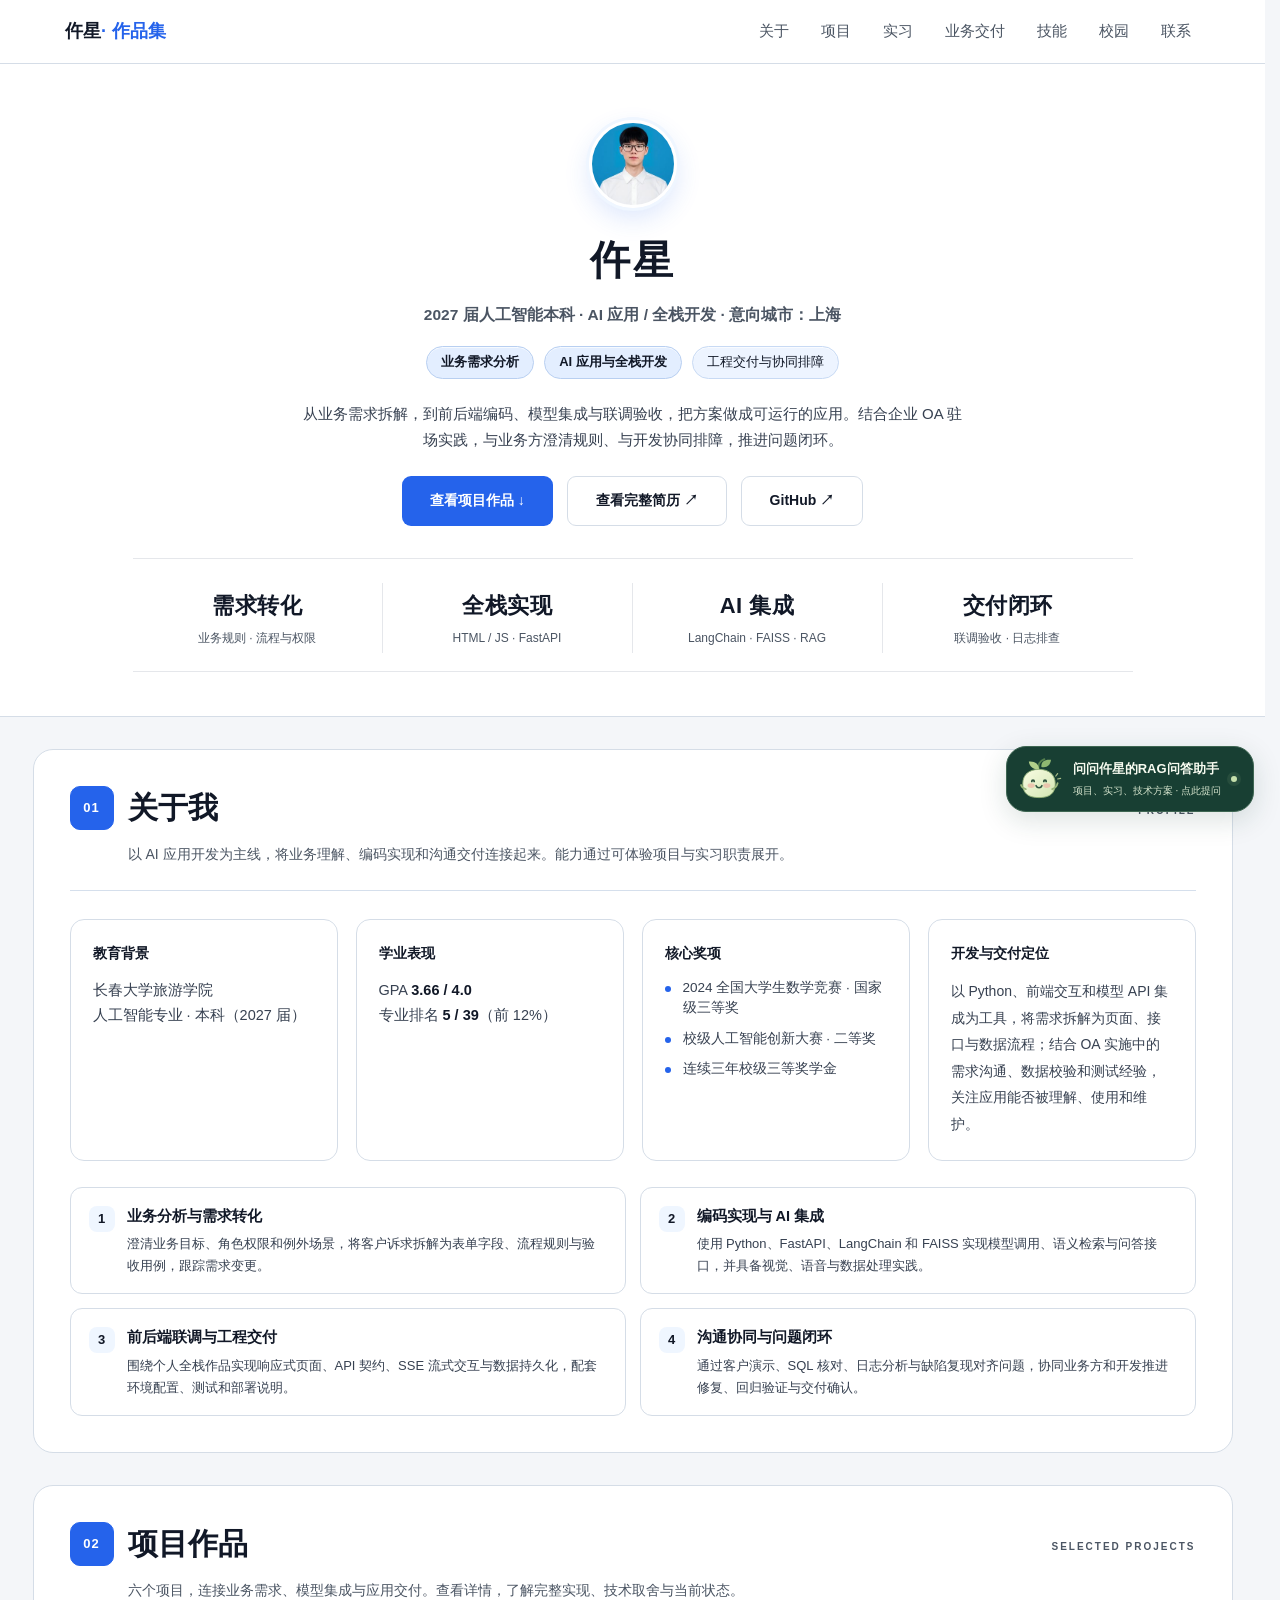
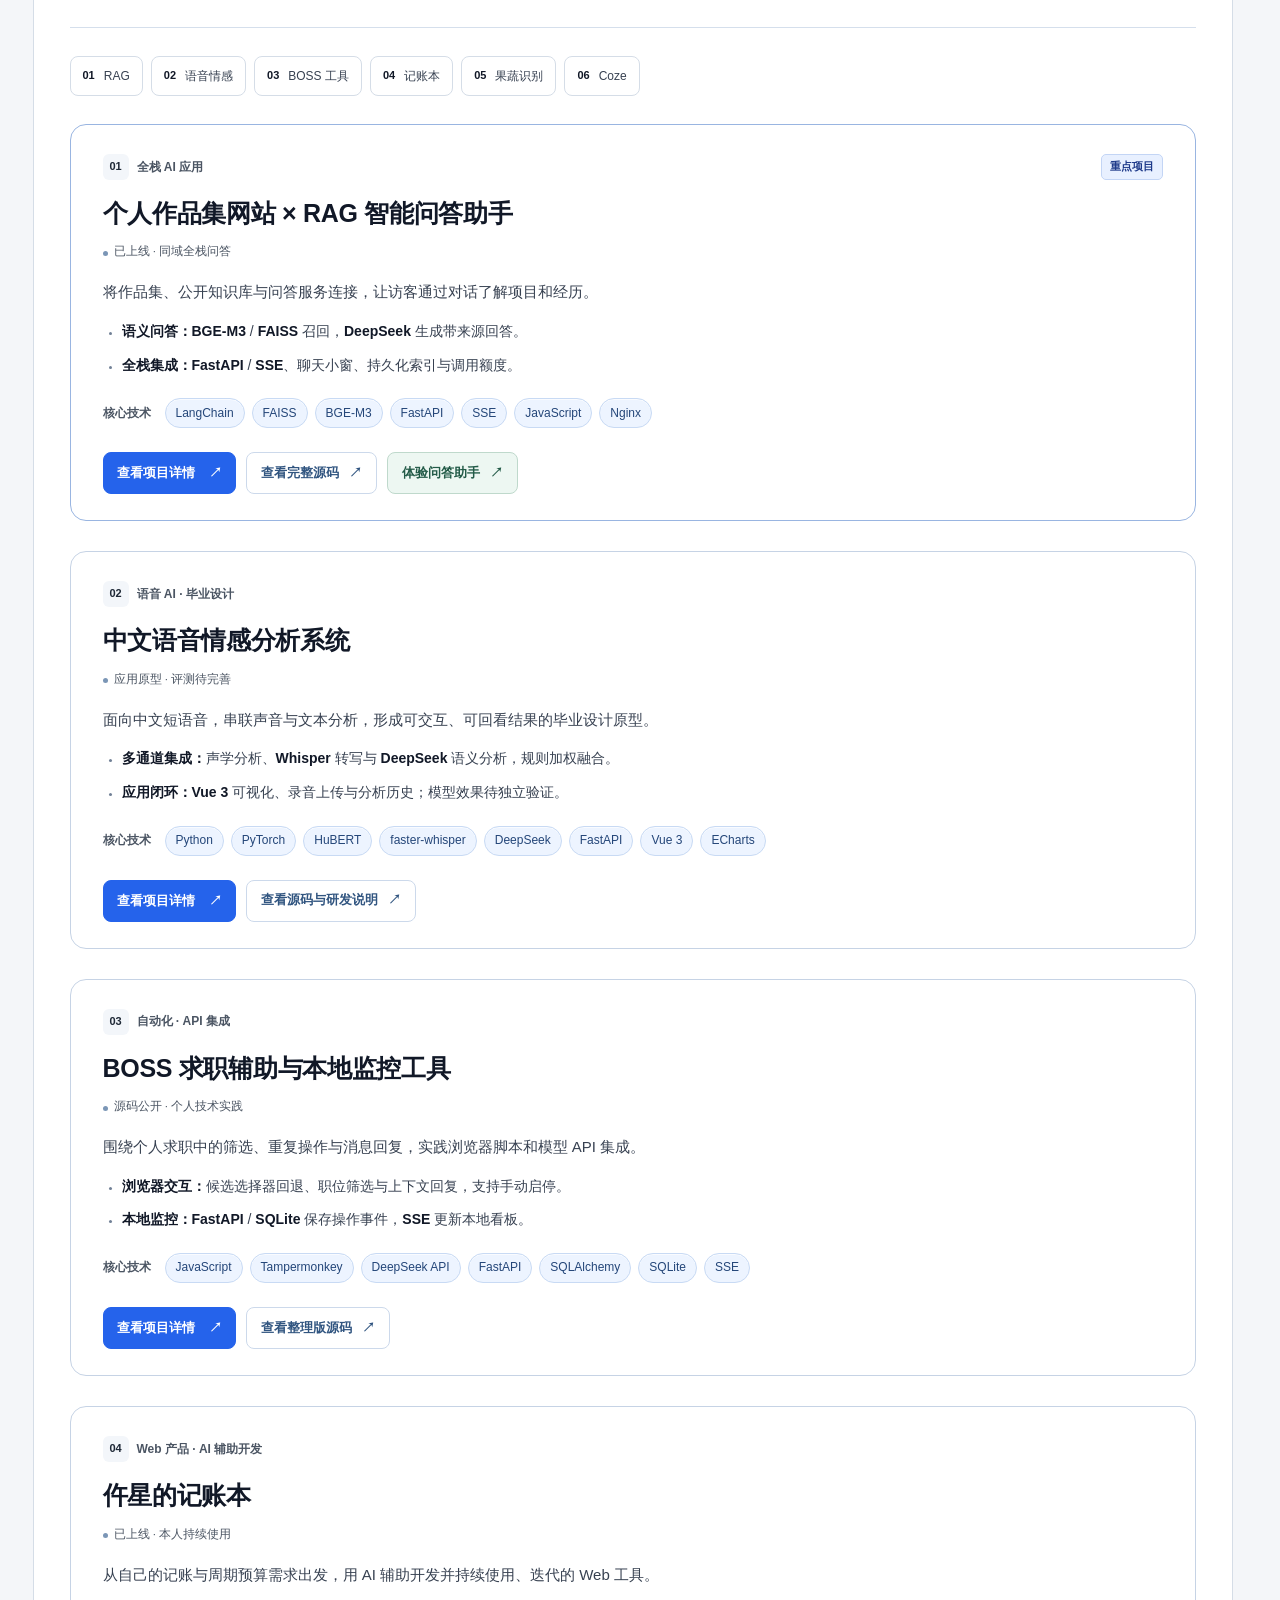
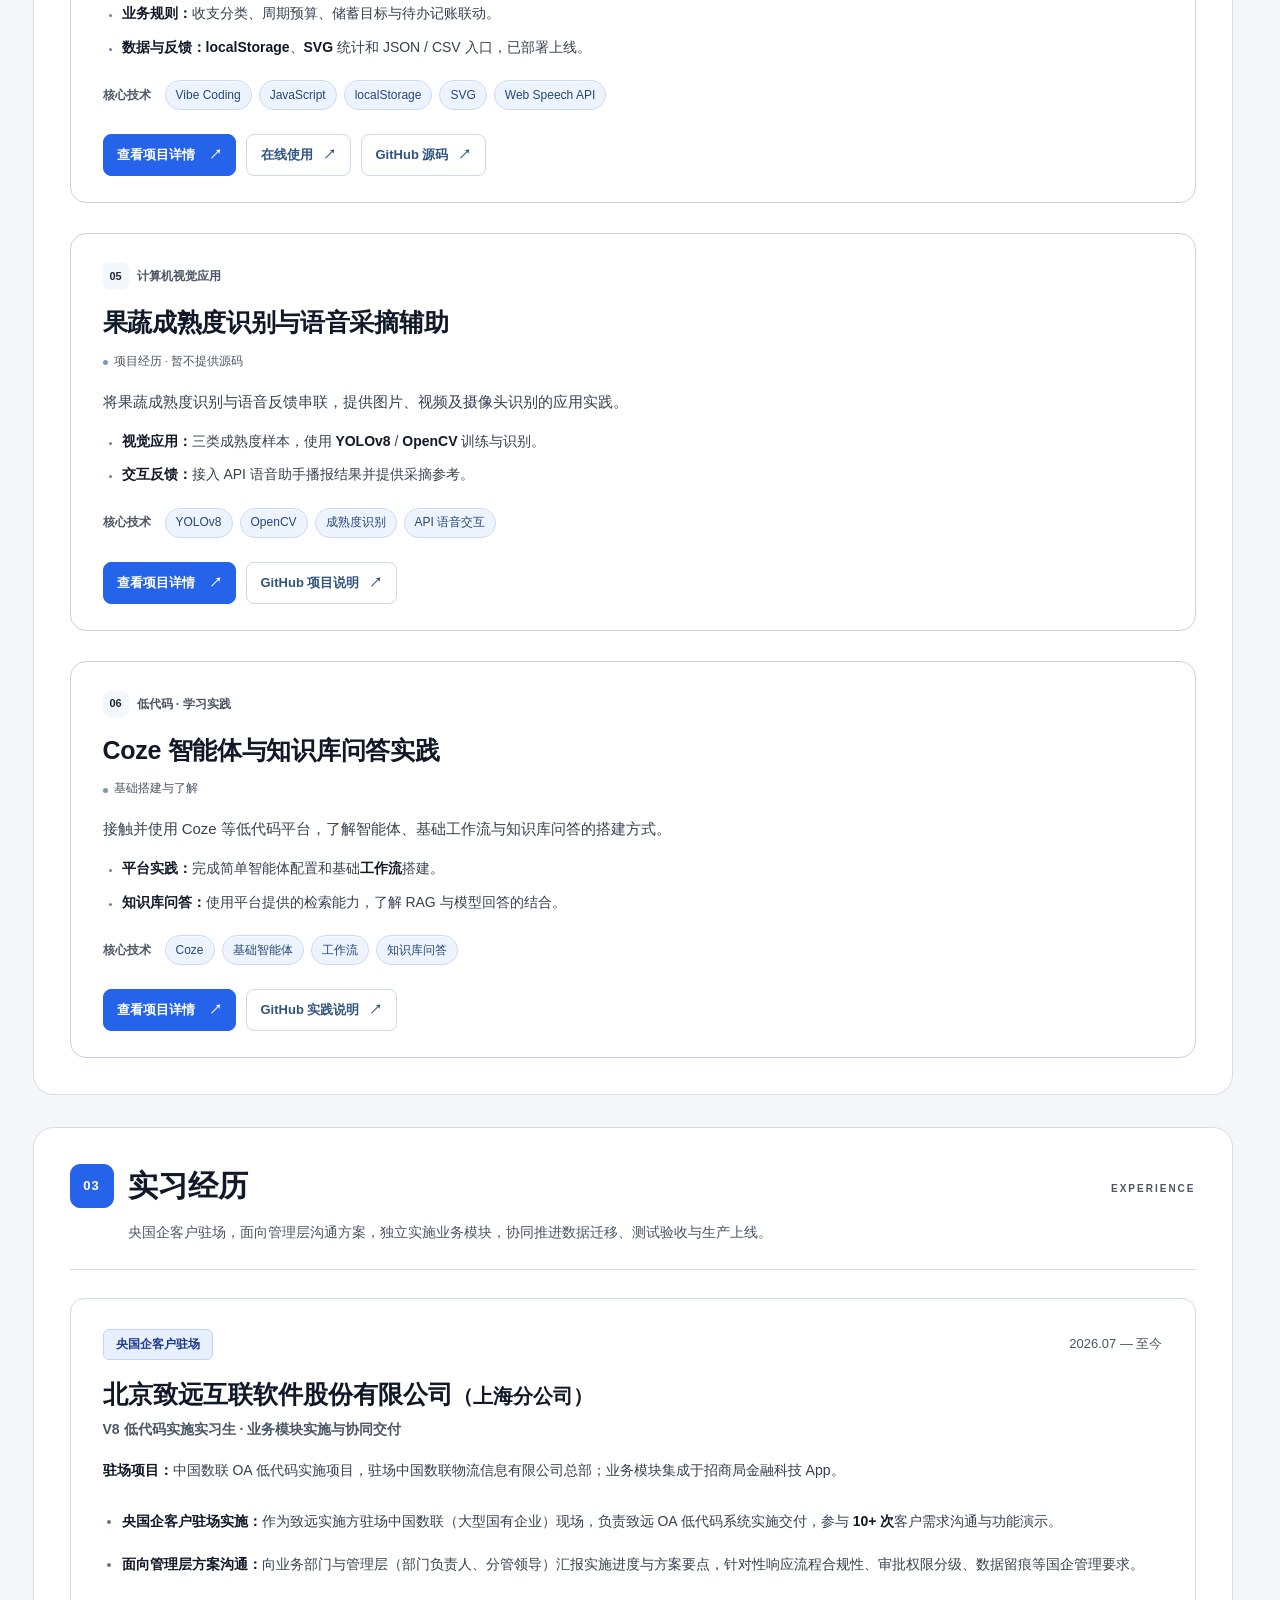
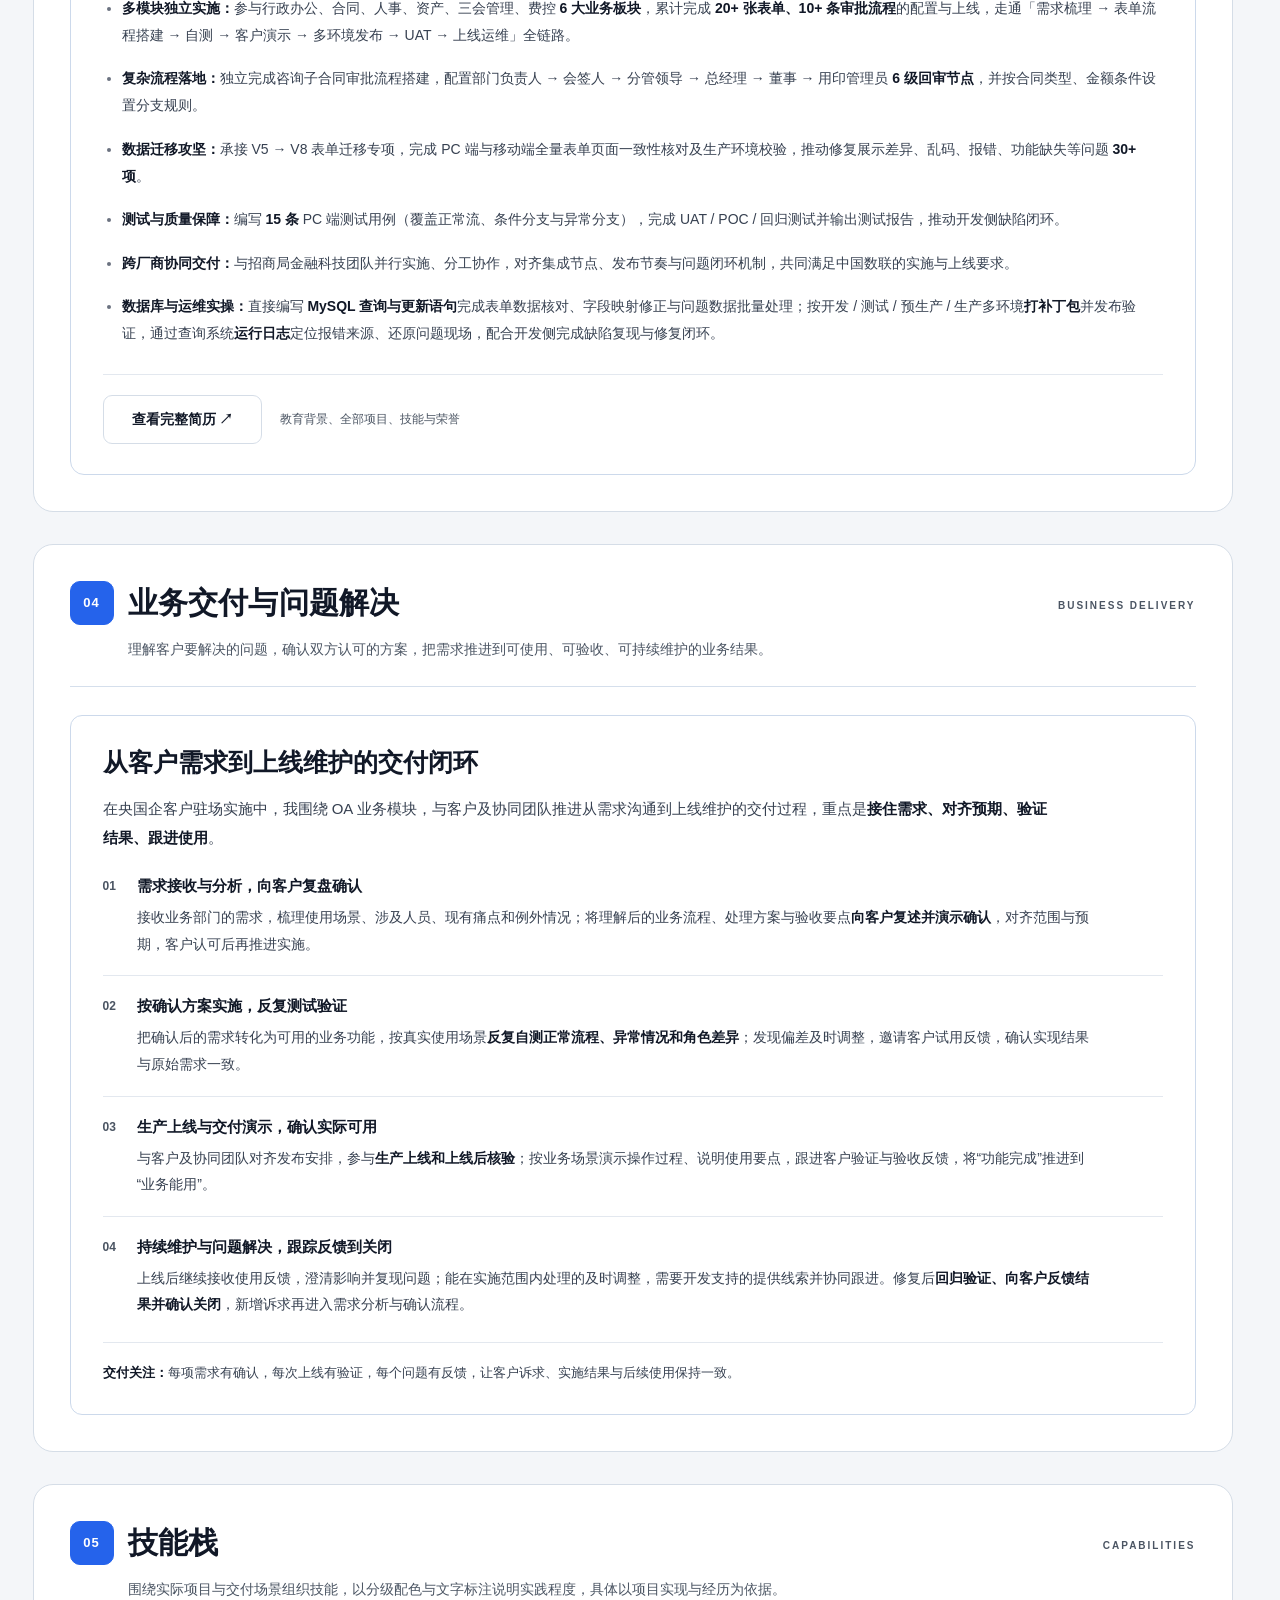
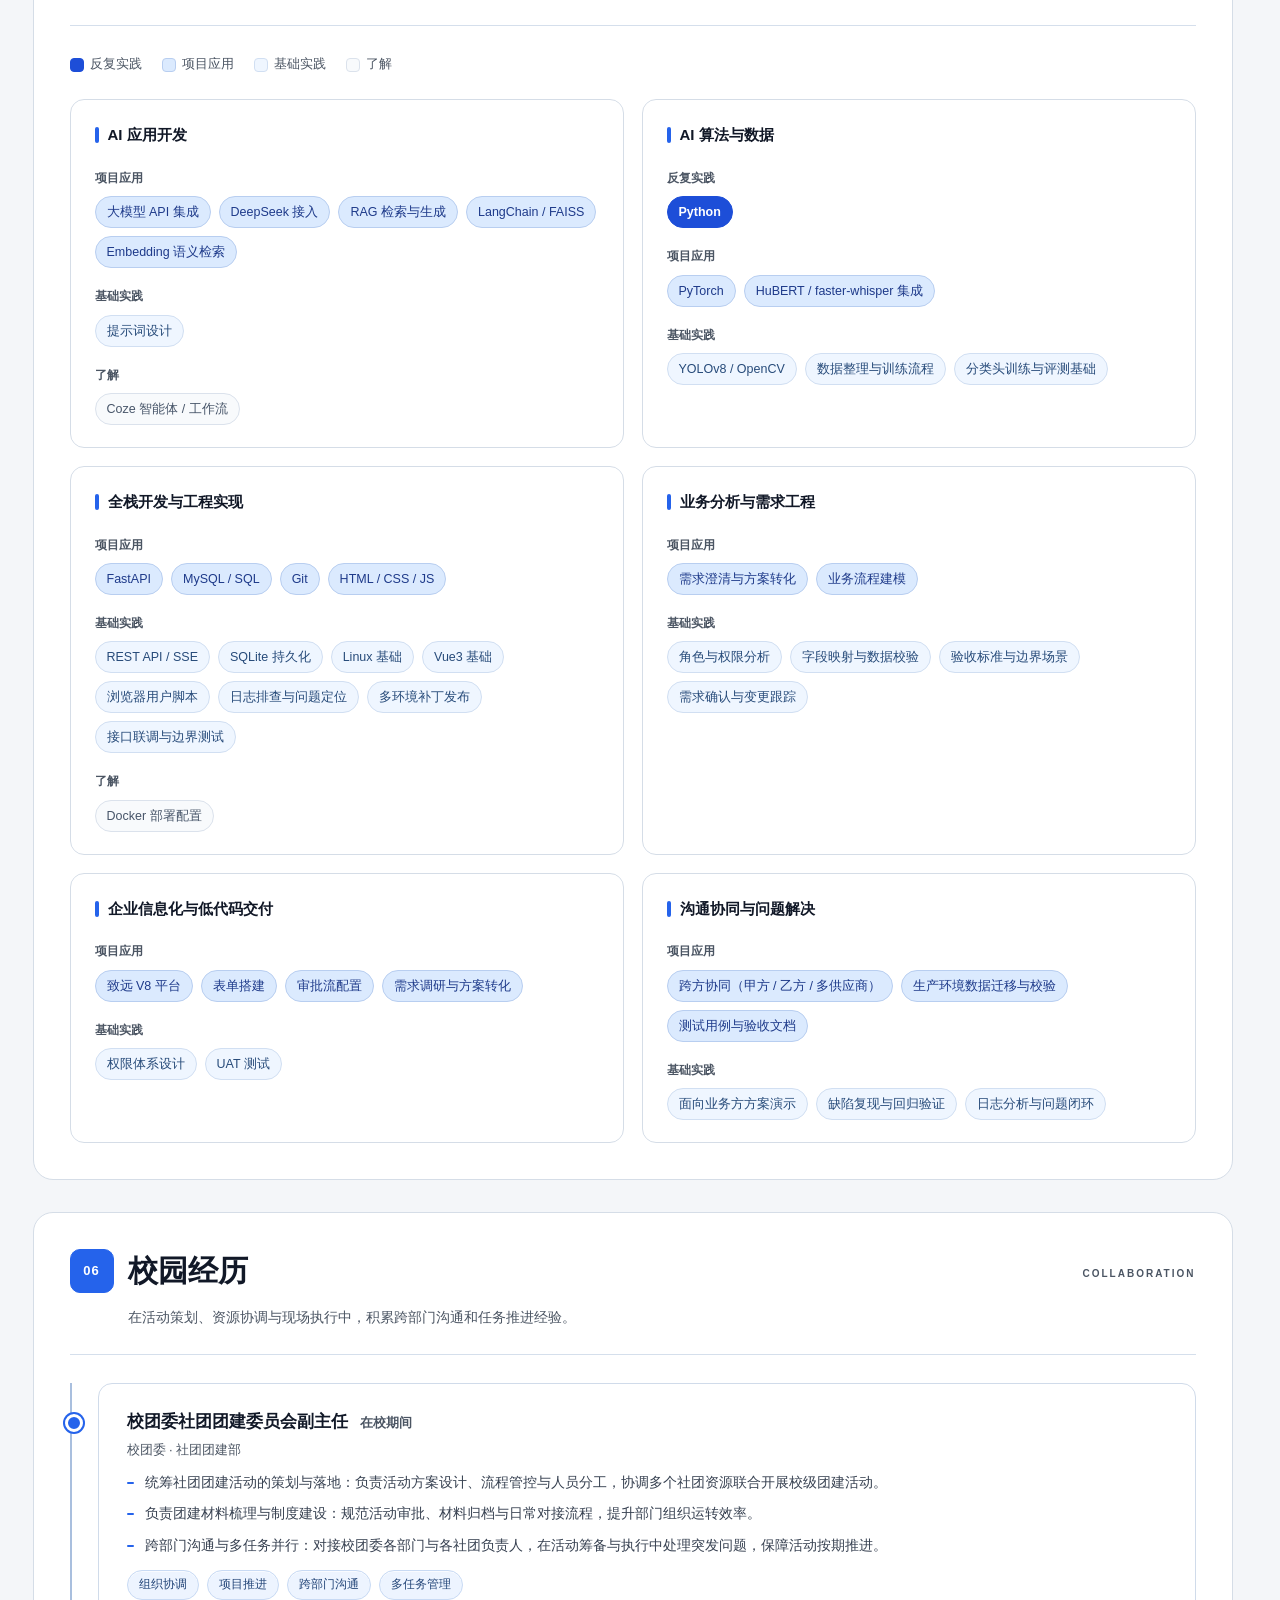
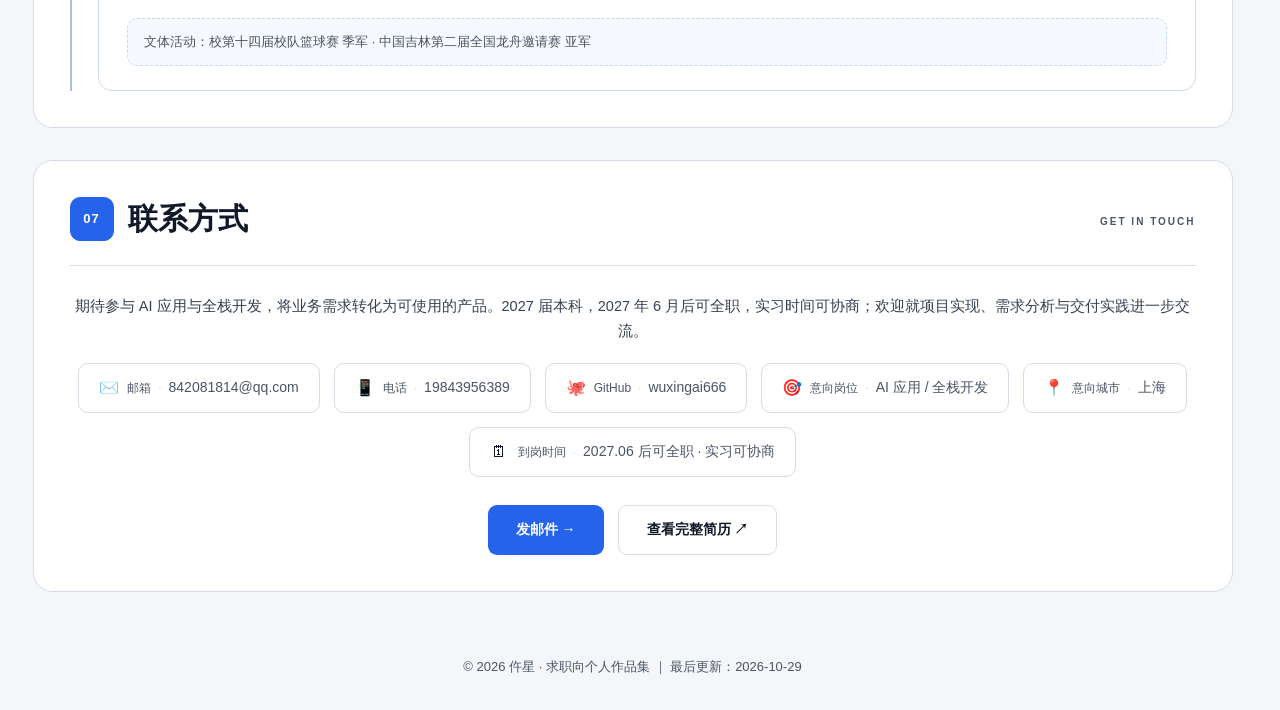
==== commit ebd55180: "Organize three deliverables and publish cloud wx entry" ====
--- a/frontend/index.html
+++ b/frontend/index.html
@@ -9,14 +9,14 @@
 
 <!-- ═══ 分享卡片：发到微信 / BOSS / 牛客时显示标题与缩略图 ═══ -->
 <meta property="og:type" content="website">
-<meta property="og:url" content="https://llywjr.love/wx/">
+<meta property="og:url" content="http://cloud.8-152-192-126.sslip.io/wx/">
 <meta property="og:title" content="仵星 · AI 应用与全栈开发作品集">
 <meta property="og:description" content="从需求分析、前后端编码到联调验收与问题闭环。查看 RAG 全栈作品、项目实现与企业交付实践。">
-<meta property="og:image" content="https://llywjr.love/wx/assets/og-cover.png">
+<meta property="og:image" content="http://cloud.8-152-192-126.sslip.io/wx/assets/og-cover.png">
 <meta property="og:image:width" content="1200">
 <meta property="og:image:height" content="630">
 <meta name="twitter:card" content="summary_large_image">
-<link rel="canonical" href="https://llywjr.love/wx/">
+<link rel="canonical" href="http://cloud.8-152-192-126.sslip.io/wx/">
 
 <!-- JSON-LD：搜索引擎结构化摘要 -->
 <script type="application/ld+json">
@@ -27,8 +27,8 @@
     "@type": "Person",
     "name": "仵星",
     "description": "2027 届人工智能本科，主攻 AI 应用与全栈开发。实践覆盖业务需求分析、前后端编码、RAG 语义检索、接口联调与部署配置，并具备企业 OA 驻场实施、UAT 验收、沟通协同与问题排查经验。",
-    "url": "https://llywjr.love/wx/",
-    "image": "https://llywjr.love/wx/assets/og-cover.png",
+    "url": "http://cloud.8-152-192-126.sslip.io/wx/",
+    "image": "http://cloud.8-152-192-126.sslip.io/wx/assets/og-cover.png",
     "sameAs": [
       "https://github.com/wuxingai666"
     ],
@@ -166,7 +166,7 @@
       <div class="work-body">
       <div class="work-kicker"><span class="work-category"><span class="project-rank">01</span>全栈 AI 应用</span><span class="work-feature">重点项目</span></div>
       <h3 class="work-title">个人作品集网站 × RAG 智能问答助手</h3>
-      <p class="work-state"><span aria-hidden="true"></span>全栈实现 · 统一云端部署</p>
+      <p class="work-state"><span aria-hidden="true"></span>已上线 · 同域全栈问答</p>
       <p class="work-summary">将作品集、公开知识库与问答服务连接，让访客通过对话了解项目和经历。</p>
       <ul class="work-highlights"><li><b>语义问答：</b><strong class="tech-term">BGE-M3</strong> / <strong class="tech-term">FAISS</strong> 召回，<strong class="tech-term">DeepSeek</strong> 生成带来源回答。</li><li><b>全栈集成：</b><strong class="tech-term">FastAPI</strong> / <strong class="tech-term">SSE</strong>、聊天小窗、持久化索引与调用额度。</li></ul>
       <div class="work-stack"><span class="work-stack-label">核心技术</span><div class="work-tags tags" aria-label="核心技术"><span class="tag">LangChain</span><span class="tag">FAISS</span><span class="tag">BGE-M3</span><span class="tag">FastAPI</span><span class="tag">SSE</span><span class="tag">JavaScript</span><span class="tag">Nginx</span></div></div>
@@ -174,14 +174,14 @@
         <details class="work-detail" id="details-rag" data-title="个人作品集网站 × RAG 智能问答助手" data-rank="01">
           <summary>查看项目详情<span aria-hidden="true">↗</span></summary>
           <div class="work-detail-body">
-            <p class="detail-state">全栈 AI 应用 · 全栈实现 · 统一云端部署</p>
-            <section class="detail-section detail-overview"><h3>项目介绍</h3><p class="detail-intro">面向面试官快速了解个人经历的需求，将作品集网站、公开知识库和独立问答服务组合为完整应用。访客可以浏览项目，也可以通过对话追问实现细节并查看参考来源。</p></section>
+            <p class="detail-state">全栈 AI 应用 · 已上线 · 同域全栈问答</p>
+            <section class="detail-section detail-overview"><h3>项目介绍</h3><p class="detail-intro">面向面试官快速了解个人经历的需求，将作品集网站、公开知识库和独立问答服务组合为完整应用。公网入口为 http://cloud.8-152-192-126.sslip.io/wx/ ，网站与 API 在同一台 Ubuntu 云服务器运行，访客可以浏览项目、连续追问并查看参考来源。</p></section>
             <section class="detail-section"><h3>设计背景与目标</h3><p>面试官需要在浏览作品的同时了解实现细节，因此把个人网站、公开资料和独立问答 API 连接起来，让经历可以被检索、追问和核对来源。</p></section>
             <section class="detail-section"><h3>核心功能与个人实现</h3><ul class="detail-highlights"><li><b>检索与生成</b><p>TextLoader 加载 TXT，LangChain 重叠分块，BGE-M3 向量化与 FAISS 语义召回，再由 DeepSeek 基于资料生成回答。</p></li><li><b>前后端交互</b><p>原生 JavaScript 聊天小窗支持拖动缩放、SSE 流式回答、停止重试、来源展开、回答复制与对话导出，配套分类提问、草稿恢复和手机全屏适配。</p></li><li><b>服务与交付</b><p>FastAPI 提供问答接口，配套索引持久化、调用额度、并发限制与边界测试；Nginx 同域托管前端并反向代理，systemd 管理常驻服务。</p></li></ul></section>
             <section class="detail-section"><h3>技术栈与处理链路</h3><div class="tags"><span class="tag">LangChain</span><span class="tag">FAISS</span><span class="tag">BGE-M3</span><span class="tag">FastAPI</span><span class="tag">SSE</span><span class="tag">JavaScript</span><span class="tag">Nginx</span></div><p class="detail-caption">以下为处理流程示意。</p><picture class="detail-flow"><source media="(max-width:600px)" srcset="assets/project-rag-mobile.svg"><img src="assets/project-rag.svg" alt="个人作品集网站 × RAG 智能问答助手处理流程示意：公开资料 → 分块与向量 → FAISS 召回 → 流式问答" loading="lazy" decoding="async"></picture></section>
             <section class="detail-section"><h3>难点、设计取舍与实践复盘</h3><div class="detail-point"><h4>追问如何保留主题</h4><p>结合最近对话补全检索问题，再进行向量召回；历史帮助理解指代，公开资料作为事实依据。</p></div><div class="detail-point"><h4>知识更新如何生效</h4><p>通过脚本同步项目事实、网站与简历资料；知识内容、向量模型和切分配置共同生成索引指纹，以 FAISS 二进制与 JSON 保存索引，更新后重建并重启服务。</p></div><div class="detail-point"><h4>公开体验如何控制成本</h4><p>SQLite 原子预约控制单 IP / 全局额度及并发；浏览器不持有模型密钥，模型文本通过安全 DOM 节点展示。</p></div></section>
             <section class="detail-section"><h3>项目图片</h3><figure class="detail-media"><picture><source media="(max-width:600px)" srcset="assets/portfolio-rag-mobile.svg"><img src="assets/portfolio-rag.svg" alt="个人网站、FastAPI、BGE-M3 与 FAISS 及 DeepSeek 的全栈架构示意" loading="lazy" decoding="async" width="1440" height="540"></picture><figcaption>全栈架构示意 · 用于说明项目场景与结构。</figcaption></figure></section>
-            <div class="detail-section detail-boundary"><h3>当前状态与边界</h3><p>网站与 FastAPI 采用同域 /wx/ 部署，服务和知识索引由自己的云服务器管理。默认使用外部 BGE-M3 向量和 DeepSeek 生成 API，不是全离线模型推理。</p></div>
+            <div class="detail-section detail-boundary"><h3>当前状态与边界</h3><p>网站与 FastAPI 统一部署，已通过电脑与手机浏览器的真实流式问答、追问及来源链接检查。默认使用外部 BGE-M3 向量和 DeepSeek 生成 API，不是全离线推理；公开展示按配额控制调用。</p></div>
             <div class="detail-section"><h3>源码与相关入口</h3><div class="detail-links"><a class="detail-link" href="https://github.com/WuxingAi666/wx-portfolio" target="_blank" rel="noopener noreferrer">查看完整源码 ↗</a></div></div>
           </div>
         </details>
@@ -518,7 +518,7 @@
       </div>
 
       <!-- RESUME-PROJECTS:START -->
-<div class="rsm-row"><div class="rsm-k">项目经验</div><div class="rsm-v"><div class="rsm-t sub">个人作品集网站 × RAG 智能问答助手<span class="rsm-date">全栈实现 · 统一云端部署</span></div><div class="rsm-org">技术栈：LangChain · FAISS · BGE-M3 · FastAPI · SSE · JavaScript · Nginx</div><ul><li>构建响应式作品集与独立 RAG 服务，实现 TXT 加载、重叠分块、BGE-M3 / FAISS 语义检索及带来源的流式问答。</li><li>实现可拖动缩放聊天小窗、连续追问、调用额度与持久化索引，通过 Nginx / systemd 将前后端统一部署，配套异常处理和验收说明。</li></ul><div class="rsm-t sub">中文语音情感分析系统<span class="rsm-date">应用原型 · 评测待完善</span></div><div class="rsm-org">技术栈：Python · PyTorch · HuBERT · faster-whisper · DeepSeek · FastAPI · Vue 3 · ECharts</div><ul><li>使用 FastAPI、Vue 3 和 SQLite 集成录音上传、Whisper 转写、DeepSeek 结构化语义分析及多通道可视化。</li><li>实现规则加权 Late Fusion 与冻结 HuBERT 的分类头训练流程；当前继续完善权重推理接入与独立评测。</li></ul><div class="rsm-t sub">BOSS 求职辅助与本地监控工具<span class="rsm-date">源码公开 · 个人技术实践</span></div><div class="rsm-org">技术栈：JavaScript · Tampermonkey · DeepSeek API · FastAPI · SQLAlchemy · SQLite · SSE</div><ul><li>集成 Tampermonkey 页面交互、职位关键词筛选、预设招呼与 DeepSeek 上下文回复，最终采用已登录浏览器内的用户脚本方案。</li><li>连接 FastAPI / SQLite 记录操作事件，以 SSE 更新本地监控看板；实践页面定位、接口联调和基础异常排查。</li></ul><div class="rsm-t sub">仵星的记账本<span class="rsm-date">已上线 · 本人持续使用</span></div><div class="rsm-org">技术栈：Vibe Coding · JavaScript · localStorage · SVG · Web Speech API</div><ul><li>通过 AI 辅助开发并上线个人记账应用，目前本人持续使用；实现周期预算、三类支出、待办联动和 SVG 统计。</li><li>使用 localStorage 保存数据，支持 JSON / CSV 管理；结合真实使用反馈持续迭代金额类型与固定支出一致性。</li></ul><div class="rsm-t sub">果蔬成熟度识别与语音采摘辅助<span class="rsm-date">项目经历 · 暂不提供源码</span></div><div class="rsm-org">技术栈：YOLOv8 · OpenCV · 成熟度识别 · API 语音交互</div><ul><li>收集成熟、半成熟、未成熟三类样本，使用 YOLOv8 与 OpenCV 实践本地图片、视频及摄像头成熟度识别。</li><li>接入 API 语音助手播报结果并提供采摘参考；当前源码待找回，数据规模和评测指标暂不列出。</li></ul><div class="rsm-t sub">Coze 智能体与知识库问答实践<span class="rsm-date">基础搭建与了解</span></div><div class="rsm-org">技术栈：Coze · 基础智能体 · 工作流 · 知识库问答</div><ul><li>使用 Coze 等低代码平台完成简单智能体、基础工作流和知识库 RAG 问答搭建，积累平台配置与基础编排经验。</li></ul></div></div>
+<div class="rsm-row"><div class="rsm-k">项目经验</div><div class="rsm-v"><div class="rsm-t sub">个人作品集网站 × RAG 智能问答助手<span class="rsm-date">已上线 · 同域全栈问答</span></div><div class="rsm-org">技术栈：LangChain · FAISS · BGE-M3 · FastAPI · SSE · JavaScript · Nginx</div><ul><li>构建响应式作品集与独立 RAG 服务，实现 TXT 加载、重叠分块、BGE-M3 / FAISS 语义检索及带来源的流式问答。</li><li>实现可拖动缩放聊天小窗、连续追问、调用额度与持久化索引，通过 Nginx / systemd 将前后端统一部署，配套异常处理和验收说明。</li></ul><div class="rsm-t sub">中文语音情感分析系统<span class="rsm-date">应用原型 · 评测待完善</span></div><div class="rsm-org">技术栈：Python · PyTorch · HuBERT · faster-whisper · DeepSeek · FastAPI · Vue 3 · ECharts</div><ul><li>使用 FastAPI、Vue 3 和 SQLite 集成录音上传、Whisper 转写、DeepSeek 结构化语义分析及多通道可视化。</li><li>实现规则加权 Late Fusion 与冻结 HuBERT 的分类头训练流程；当前继续完善权重推理接入与独立评测。</li></ul><div class="rsm-t sub">BOSS 求职辅助与本地监控工具<span class="rsm-date">源码公开 · 个人技术实践</span></div><div class="rsm-org">技术栈：JavaScript · Tampermonkey · DeepSeek API · FastAPI · SQLAlchemy · SQLite · SSE</div><ul><li>集成 Tampermonkey 页面交互、职位关键词筛选、预设招呼与 DeepSeek 上下文回复，最终采用已登录浏览器内的用户脚本方案。</li><li>连接 FastAPI / SQLite 记录操作事件，以 SSE 更新本地监控看板；实践页面定位、接口联调和基础异常排查。</li></ul><div class="rsm-t sub">仵星的记账本<span class="rsm-date">已上线 · 本人持续使用</span></div><div class="rsm-org">技术栈：Vibe Coding · JavaScript · localStorage · SVG · Web Speech API</div><ul><li>通过 AI 辅助开发并上线个人记账应用，目前本人持续使用；实现周期预算、三类支出、待办联动和 SVG 统计。</li><li>使用 localStorage 保存数据，支持 JSON / CSV 管理；结合真实使用反馈持续迭代金额类型与固定支出一致性。</li></ul><div class="rsm-t sub">果蔬成熟度识别与语音采摘辅助<span class="rsm-date">项目经历 · 暂不提供源码</span></div><div class="rsm-org">技术栈：YOLOv8 · OpenCV · 成熟度识别 · API 语音交互</div><ul><li>收集成熟、半成熟、未成熟三类样本，使用 YOLOv8 与 OpenCV 实践本地图片、视频及摄像头成熟度识别。</li><li>接入 API 语音助手播报结果并提供采摘参考；当前源码待找回，数据规模和评测指标暂不列出。</li></ul><div class="rsm-t sub">Coze 智能体与知识库问答实践<span class="rsm-date">基础搭建与了解</span></div><div class="rsm-org">技术栈：Coze · 基础智能体 · 工作流 · 知识库问答</div><ul><li>使用 Coze 等低代码平台完成简单智能体、基础工作流和知识库 RAG 问答搭建，积累平台配置与基础编排经验。</li></ul></div></div>
 <!-- RESUME-PROJECTS:END --><div class="rsm-row">
         <div class="rsm-k">技能特长</div>
         <div class="rsm-v">
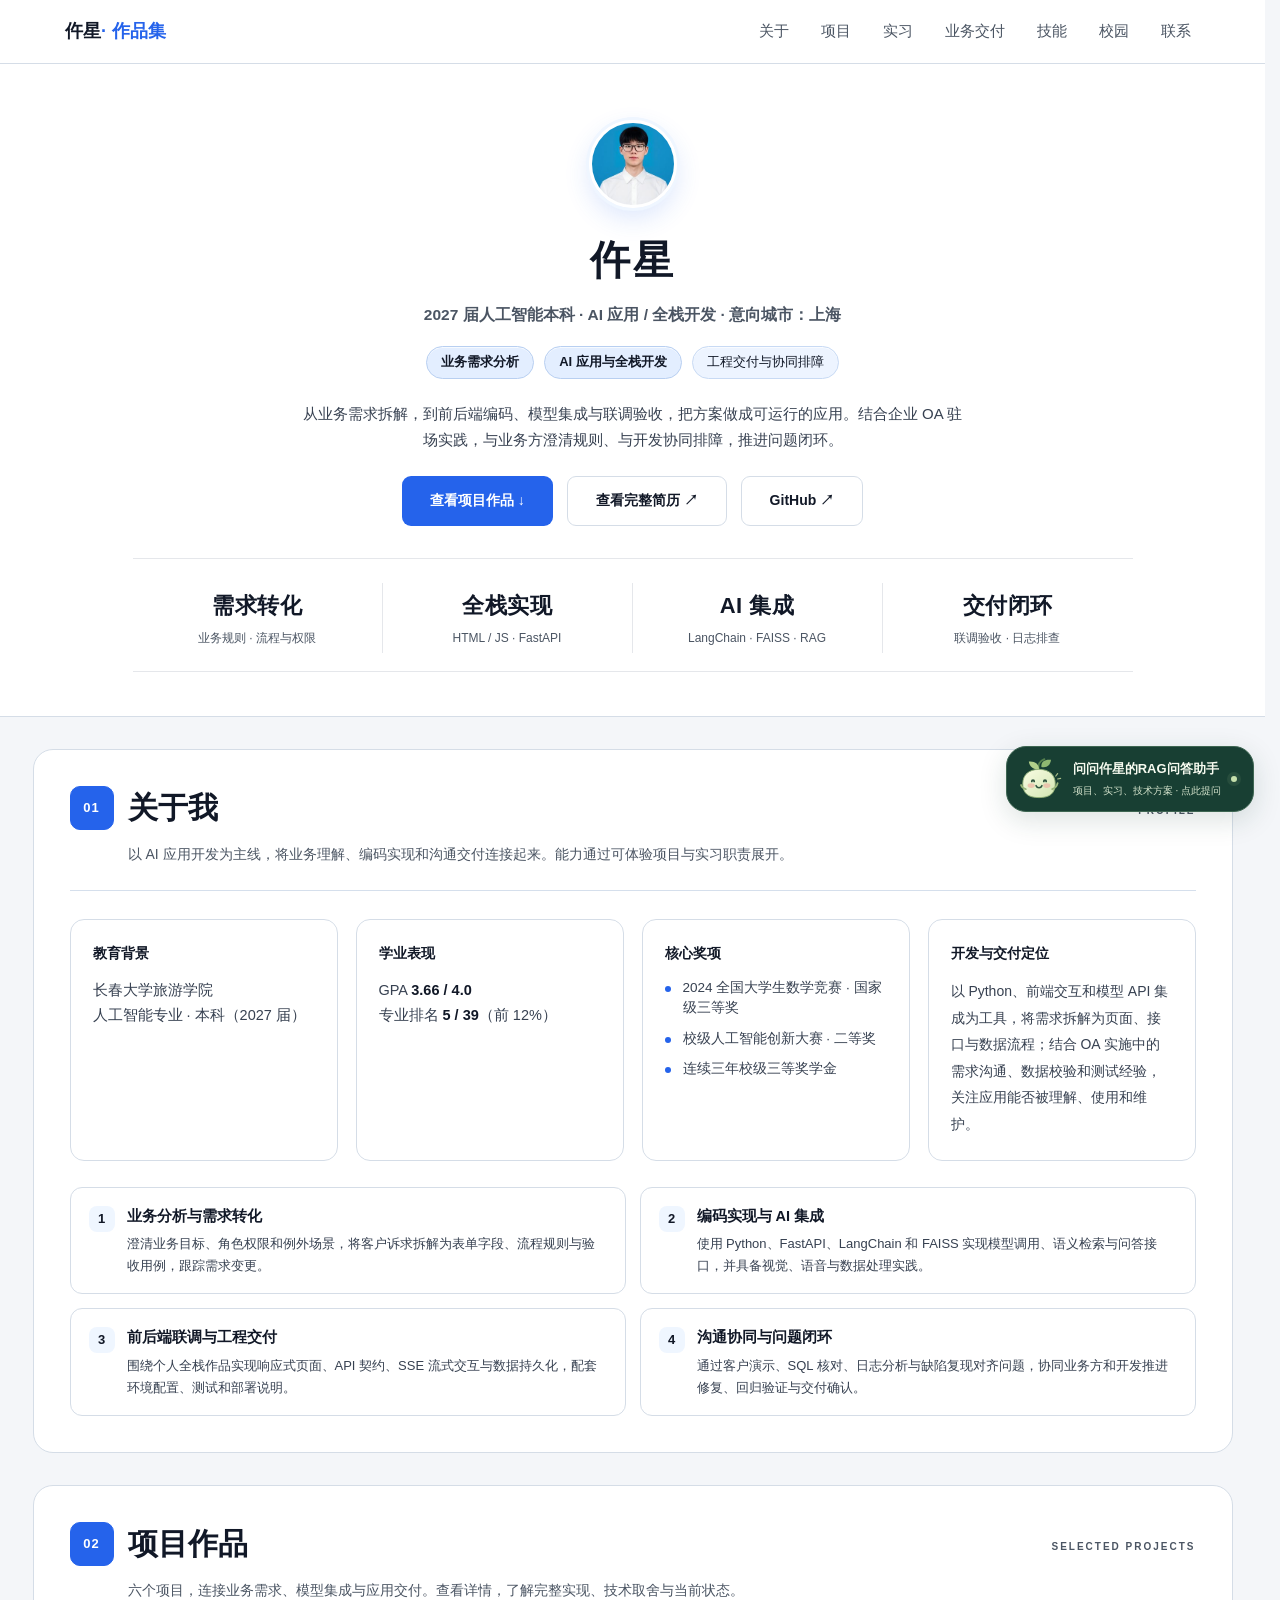
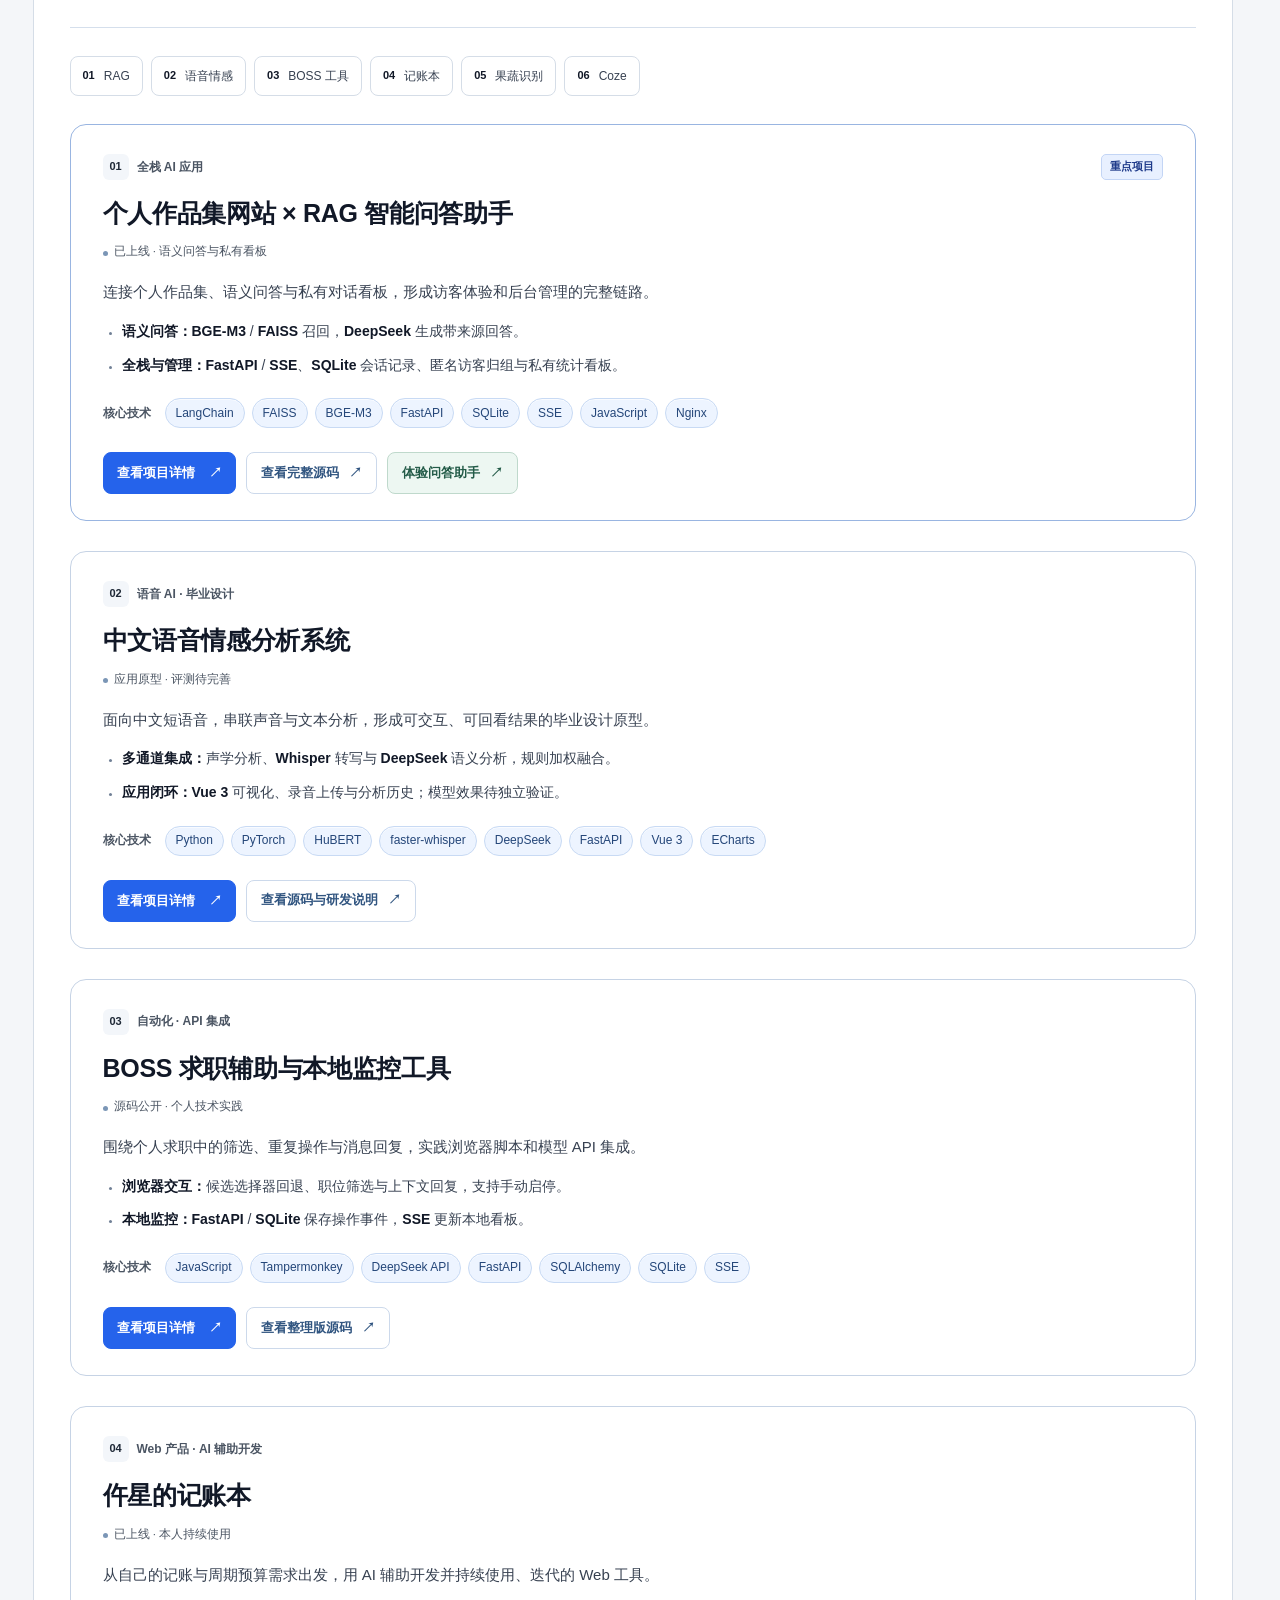
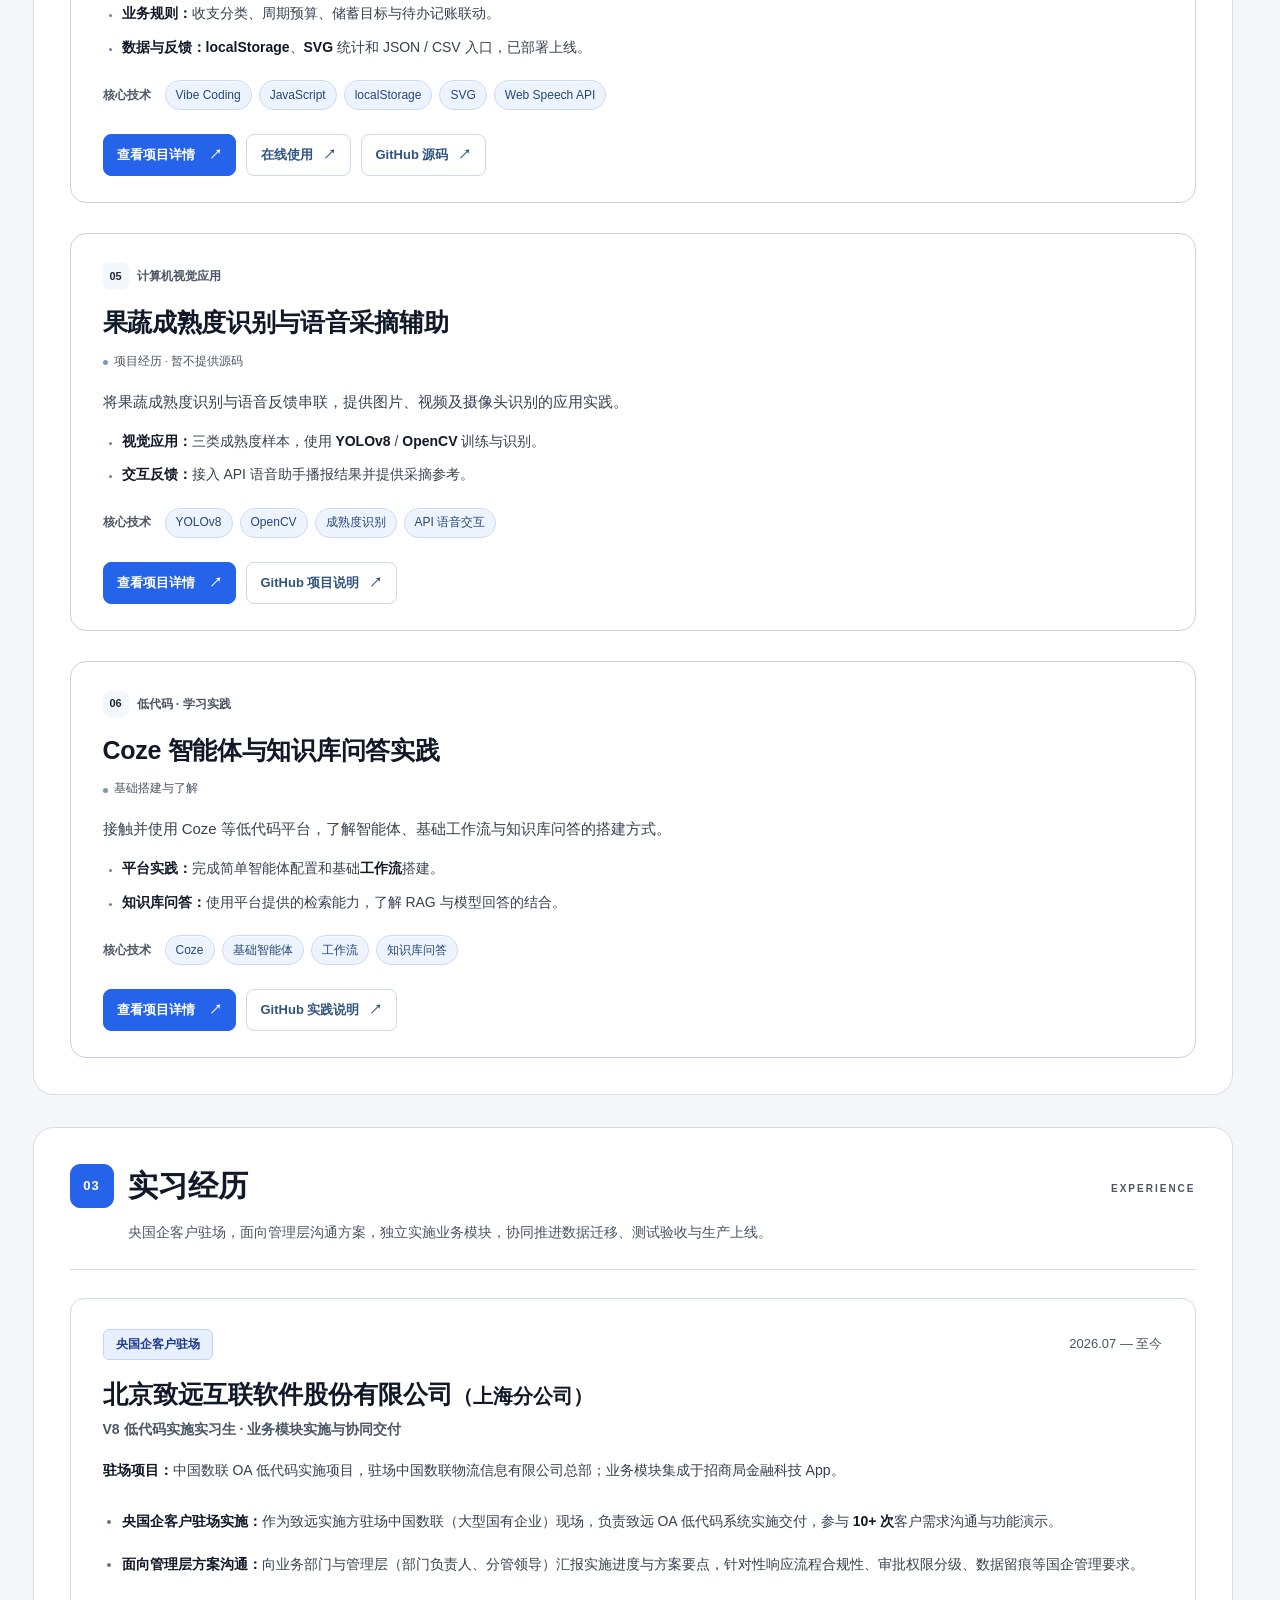
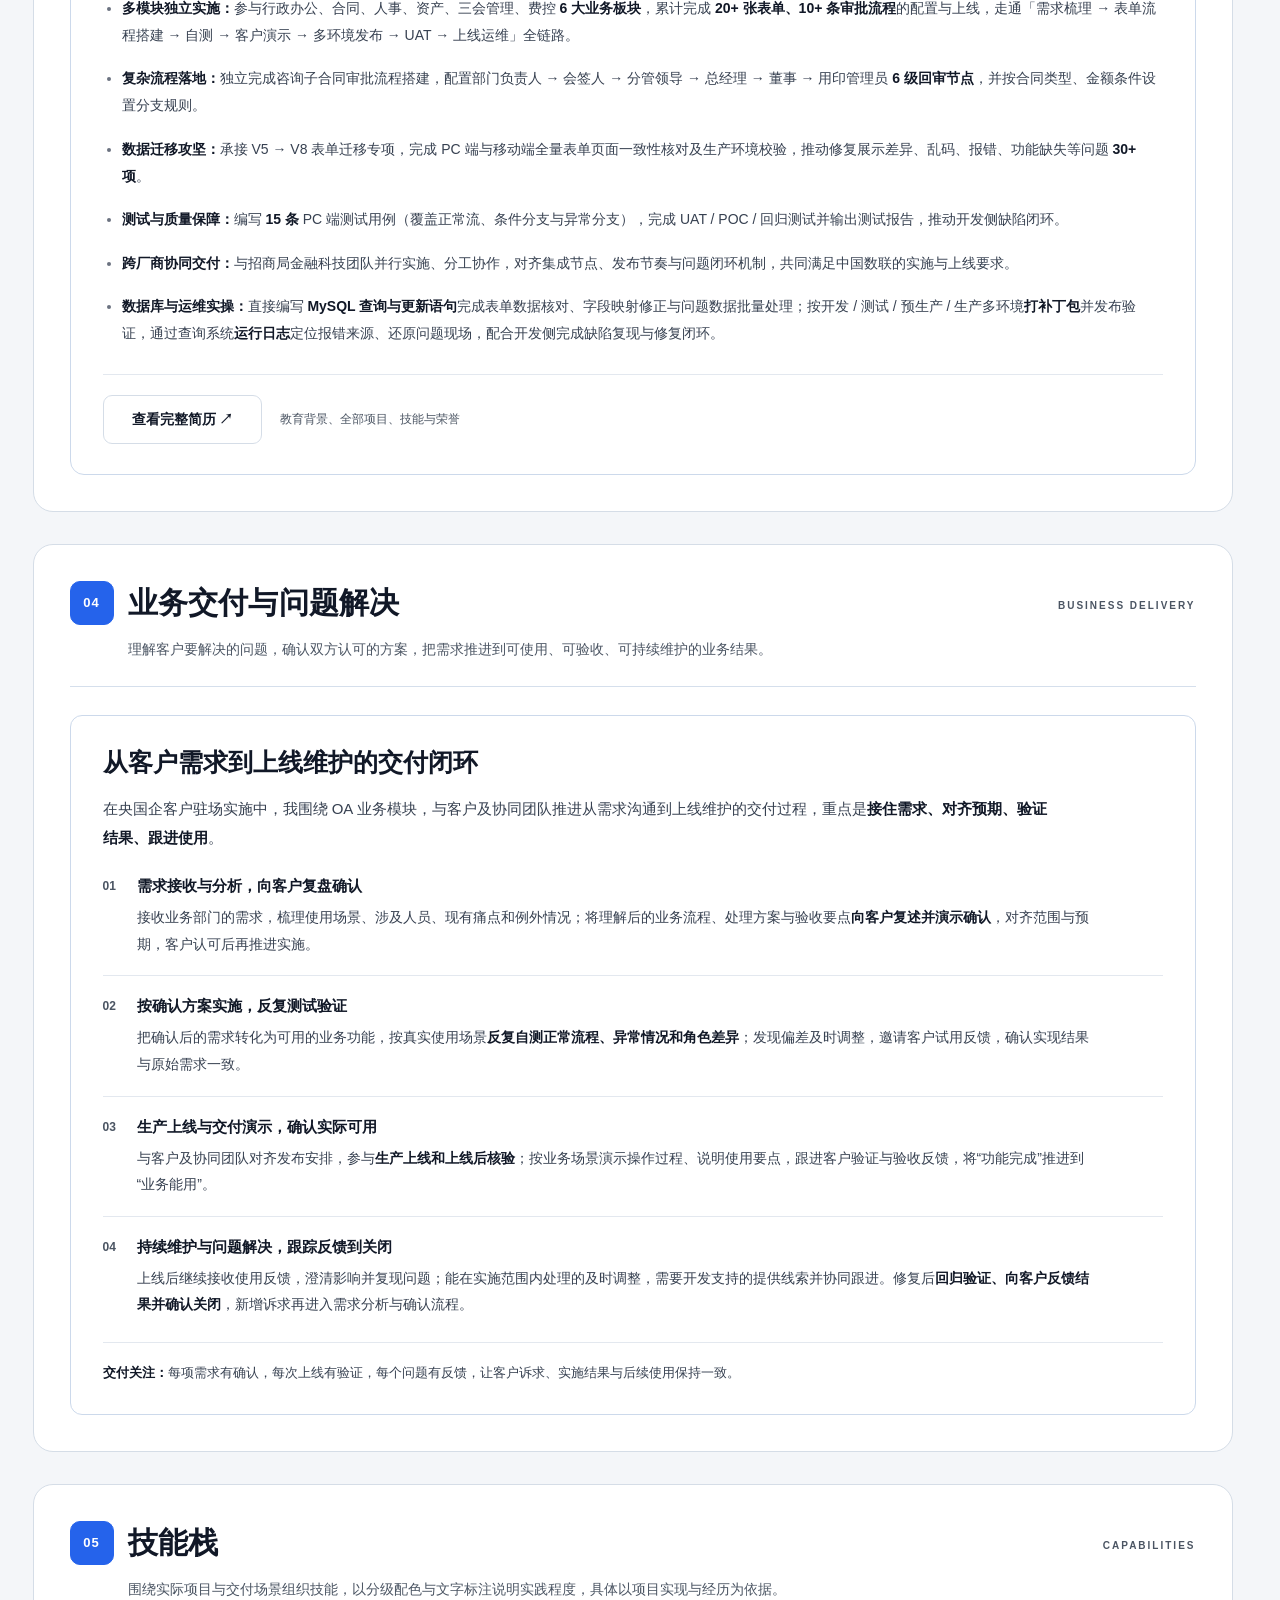
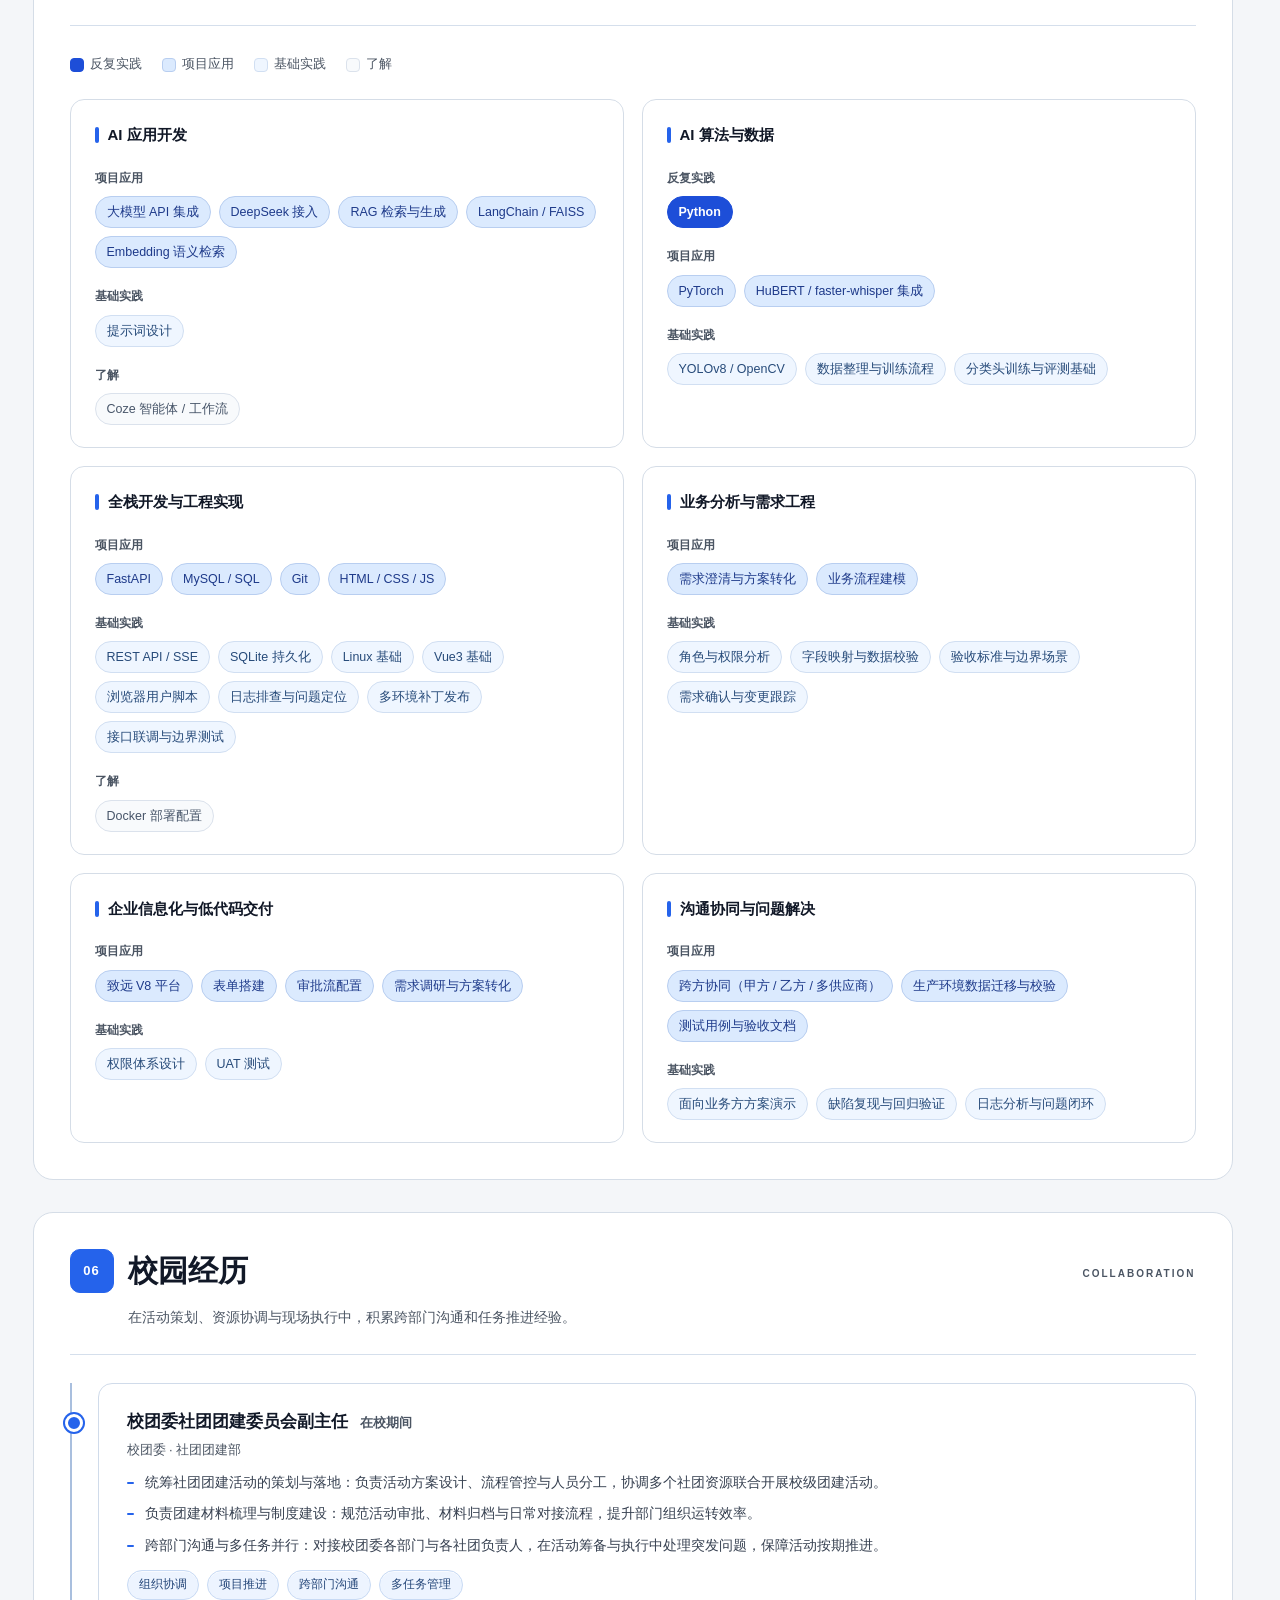
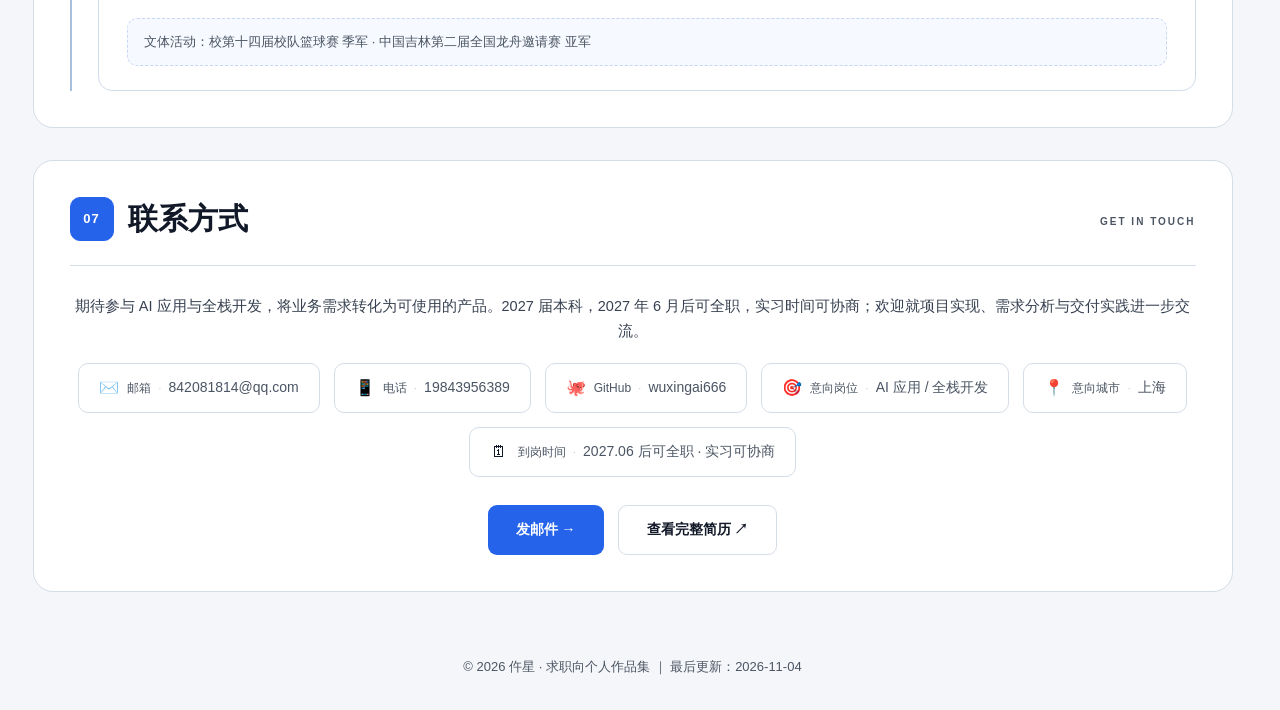
==== commit 0fbeff5e: "Add private conversation dashboard and synchronize portfolio RAG content" ====
--- a/frontend/index.html
+++ b/frontend/index.html
@@ -9,14 +9,14 @@
 
 <!-- ═══ 分享卡片：发到微信 / BOSS / 牛客时显示标题与缩略图 ═══ -->
 <meta property="og:type" content="website">
-<meta property="og:url" content="http://cloud.8-152-192-126.sslip.io/wx/">
+<meta property="og:url" content="http://8.152.192.126/wx/">
 <meta property="og:title" content="仵星 · AI 应用与全栈开发作品集">
 <meta property="og:description" content="从需求分析、前后端编码到联调验收与问题闭环。查看 RAG 全栈作品、项目实现与企业交付实践。">
-<meta property="og:image" content="http://cloud.8-152-192-126.sslip.io/wx/assets/og-cover.png">
+<meta property="og:image" content="http://8.152.192.126/wx/assets/og-cover.png">
 <meta property="og:image:width" content="1200">
 <meta property="og:image:height" content="630">
 <meta name="twitter:card" content="summary_large_image">
-<link rel="canonical" href="http://cloud.8-152-192-126.sslip.io/wx/">
+<link rel="canonical" href="http://8.152.192.126/wx/">
 
 <!-- JSON-LD：搜索引擎结构化摘要 -->
 <script type="application/ld+json">
@@ -27,8 +27,8 @@
     "@type": "Person",
     "name": "仵星",
     "description": "2027 届人工智能本科，主攻 AI 应用与全栈开发。实践覆盖业务需求分析、前后端编码、RAG 语义检索、接口联调与部署配置，并具备企业 OA 驻场实施、UAT 验收、沟通协同与问题排查经验。",
-    "url": "http://cloud.8-152-192-126.sslip.io/wx/",
-    "image": "http://cloud.8-152-192-126.sslip.io/wx/assets/og-cover.png",
+    "url": "http://8.152.192.126/wx/",
+    "image": "http://8.152.192.126/wx/assets/og-cover.png",
     "sameAs": [
       "https://github.com/wuxingai666"
     ],
@@ -166,22 +166,22 @@
       <div class="work-body">
       <div class="work-kicker"><span class="work-category"><span class="project-rank">01</span>全栈 AI 应用</span><span class="work-feature">重点项目</span></div>
       <h3 class="work-title">个人作品集网站 × RAG 智能问答助手</h3>
-      <p class="work-state"><span aria-hidden="true"></span>已上线 · 同域全栈问答</p>
-      <p class="work-summary">将作品集、公开知识库与问答服务连接，让访客通过对话了解项目和经历。</p>
-      <ul class="work-highlights"><li><b>语义问答：</b><strong class="tech-term">BGE-M3</strong> / <strong class="tech-term">FAISS</strong> 召回，<strong class="tech-term">DeepSeek</strong> 生成带来源回答。</li><li><b>全栈集成：</b><strong class="tech-term">FastAPI</strong> / <strong class="tech-term">SSE</strong>、聊天小窗、持久化索引与调用额度。</li></ul>
-      <div class="work-stack"><span class="work-stack-label">核心技术</span><div class="work-tags tags" aria-label="核心技术"><span class="tag">LangChain</span><span class="tag">FAISS</span><span class="tag">BGE-M3</span><span class="tag">FastAPI</span><span class="tag">SSE</span><span class="tag">JavaScript</span><span class="tag">Nginx</span></div></div>
+      <p class="work-state"><span aria-hidden="true"></span>已上线 · 语义问答与私有看板</p>
+      <p class="work-summary">连接个人作品集、语义问答与私有对话看板，形成访客体验和后台管理的完整链路。</p>
+      <ul class="work-highlights"><li><b>语义问答：</b><strong class="tech-term">BGE-M3</strong> / <strong class="tech-term">FAISS</strong> 召回，<strong class="tech-term">DeepSeek</strong> 生成带来源回答。</li><li><b>全栈与管理：</b><strong class="tech-term">FastAPI</strong> / <strong class="tech-term">SSE</strong>、<strong class="tech-term">SQLite</strong> 会话记录、匿名访客归组与私有统计看板。</li></ul>
+      <div class="work-stack"><span class="work-stack-label">核心技术</span><div class="work-tags tags" aria-label="核心技术"><span class="tag">LangChain</span><span class="tag">FAISS</span><span class="tag">BGE-M3</span><span class="tag">FastAPI</span><span class="tag">SQLite</span><span class="tag">SSE</span><span class="tag">JavaScript</span><span class="tag">Nginx</span></div></div>
       <div class="work-footer">
         <details class="work-detail" id="details-rag" data-title="个人作品集网站 × RAG 智能问答助手" data-rank="01">
           <summary>查看项目详情<span aria-hidden="true">↗</span></summary>
           <div class="work-detail-body">
-            <p class="detail-state">全栈 AI 应用 · 已上线 · 同域全栈问答</p>
-            <section class="detail-section detail-overview"><h3>项目介绍</h3><p class="detail-intro">面向面试官快速了解个人经历的需求，将作品集网站、公开知识库和独立问答服务组合为完整应用。公网入口为 http://cloud.8-152-192-126.sslip.io/wx/ ，网站与 API 在同一台 Ubuntu 云服务器运行，访客可以浏览项目、连续追问并查看参考来源。</p></section>
+            <p class="detail-state">全栈 AI 应用 · 已上线 · 语义问答与私有看板</p>
+            <section class="detail-section detail-overview"><h3>项目介绍</h3><p class="detail-intro">面向面试官快速了解个人经历的需求，将作品集网站、公开知识库、独立问答服务与私有对话看板组合为完整应用。网站与 API 同域运行；访客连续追问并核对来源，管理员按匿名访客和会话回看问答、处理反馈。</p></section>
             <section class="detail-section"><h3>设计背景与目标</h3><p>面试官需要在浏览作品的同时了解实现细节，因此把个人网站、公开资料和独立问答 API 连接起来，让经历可以被检索、追问和核对来源。</p></section>
-            <section class="detail-section"><h3>核心功能与个人实现</h3><ul class="detail-highlights"><li><b>检索与生成</b><p>TextLoader 加载 TXT，LangChain 重叠分块，BGE-M3 向量化与 FAISS 语义召回，再由 DeepSeek 基于资料生成回答。</p></li><li><b>前后端交互</b><p>原生 JavaScript 聊天小窗支持拖动缩放、SSE 流式回答、停止重试、来源展开、回答复制与对话导出，配套分类提问、草稿恢复和手机全屏适配。</p></li><li><b>服务与交付</b><p>FastAPI 提供问答接口，配套索引持久化、调用额度、并发限制与边界测试；Nginx 同域托管前端并反向代理，systemd 管理常驻服务。</p></li></ul></section>
-            <section class="detail-section"><h3>技术栈与处理链路</h3><div class="tags"><span class="tag">LangChain</span><span class="tag">FAISS</span><span class="tag">BGE-M3</span><span class="tag">FastAPI</span><span class="tag">SSE</span><span class="tag">JavaScript</span><span class="tag">Nginx</span></div><p class="detail-caption">以下为处理流程示意。</p><picture class="detail-flow"><source media="(max-width:600px)" srcset="assets/project-rag-mobile.svg"><img src="assets/project-rag.svg" alt="个人作品集网站 × RAG 智能问答助手处理流程示意：公开资料 → 分块与向量 → FAISS 召回 → 流式问答" loading="lazy" decoding="async"></picture></section>
-            <section class="detail-section"><h3>难点、设计取舍与实践复盘</h3><div class="detail-point"><h4>追问如何保留主题</h4><p>结合最近对话补全检索问题，再进行向量召回；历史帮助理解指代，公开资料作为事实依据。</p></div><div class="detail-point"><h4>知识更新如何生效</h4><p>通过脚本同步项目事实、网站与简历资料；知识内容、向量模型和切分配置共同生成索引指纹，以 FAISS 二进制与 JSON 保存索引，更新后重建并重启服务。</p></div><div class="detail-point"><h4>公开体验如何控制成本</h4><p>SQLite 原子预约控制单 IP / 全局额度及并发；浏览器不持有模型密钥，模型文本通过安全 DOM 节点展示。</p></div></section>
+            <section class="detail-section"><h3>核心功能与个人实现</h3><ul class="detail-highlights"><li><b>检索与生成</b><p>TextLoader 加载 TXT，LangChain 重叠分块，BGE-M3 向量化与 FAISS 语义召回，再由 DeepSeek 基于资料生成回答。</p></li><li><b>前后端交互</b><p>原生 JavaScript 聊天小窗支持拖动缩放、SSE 流式回答、停止重试、来源展开、回答复制与对话导出，配套分类提问、草稿恢复和手机全屏适配。</p></li><li><b>服务与交付</b><p>FastAPI 提供问答接口，配套索引持久化、调用额度、并发限制与边界测试；Nginx 同域托管前端并反向代理，systemd 管理常驻服务。</p></li><li><b>记录与管理</b><p>SQLite 独立保存匿名访客、会话、逐轮问答及引用，记录完整、停止和中断状态；私有看板支持访客备注、收藏与已读、日期筛选、统计趋势、JSON / CSV / Markdown 导出和自动刷新。</p></li></ul></section>
+            <section class="detail-section"><h3>技术栈与处理链路</h3><div class="tags"><span class="tag">LangChain</span><span class="tag">FAISS</span><span class="tag">BGE-M3</span><span class="tag">FastAPI</span><span class="tag">SQLite</span><span class="tag">SSE</span><span class="tag">JavaScript</span><span class="tag">Nginx</span></div><p class="detail-caption">以下为处理流程示意。</p><picture class="detail-flow"><source media="(max-width:600px)" srcset="assets/project-rag-mobile.svg"><img src="assets/project-rag.svg" alt="个人作品集网站 × RAG 智能问答助手处理流程示意：公开资料 → 分块与向量 → FAISS 召回 → 流式问答" loading="lazy" decoding="async"></picture></section>
+            <section class="detail-section"><h3>难点、设计取舍与实践复盘</h3><div class="detail-point"><h4>追问如何保留主题</h4><p>结合最近对话补全检索问题，再进行向量召回；历史帮助理解指代，公开资料作为事实依据。</p></div><div class="detail-point"><h4>知识更新如何生效</h4><p>通过脚本同步项目事实、网站与简历资料；知识内容、向量模型和切分配置共同生成索引指纹，以 FAISS 二进制与 JSON 保存索引，更新后重建并重启服务。</p></div><div class="detail-point"><h4>公开体验如何控制成本</h4><p>SQLite 原子预约控制单 IP / 全局额度及并发；浏览器不持有模型密钥，模型文本通过安全 DOM 节点展示。</p></div><div class="detail-point"><h4>流式记录如何兼顾体验</h4><p>首段回答保存检查点，后续约每秒更新，结束前提交最终记录；后台每 5 秒发现变化，保留阅读位置和引用展开。记录异常不阻断访客问答，后台显示异常状态。</p></div><div class="detail-point"><h4>后台与业务数据如何隔离</h4><p>问答记录、调用额度与 FAISS 分开存储，删除聊天不重置额度，私聊不自动进入知识库。管理员以独立密码登录，使用 HttpOnly 会话与同源写操作校验；记录默认保留 30 天。</p></div></section>
             <section class="detail-section"><h3>项目图片</h3><figure class="detail-media"><picture><source media="(max-width:600px)" srcset="assets/portfolio-rag-mobile.svg"><img src="assets/portfolio-rag.svg" alt="个人网站、FastAPI、BGE-M3 与 FAISS 及 DeepSeek 的全栈架构示意" loading="lazy" decoding="async" width="1440" height="540"></picture><figcaption>全栈架构示意 · 用于说明项目场景与结构。</figcaption></figure></section>
-            <div class="detail-section detail-boundary"><h3>当前状态与边界</h3><p>网站与 FastAPI 统一部署，已通过电脑与手机浏览器的真实流式问答、追问及来源链接检查。默认使用外部 BGE-M3 向量和 DeepSeek 生成 API，不是全离线推理；公开展示按配额控制调用。</p></div>
+            <div class="detail-section detail-boundary"><h3>当前状态与边界</h3><p>个人网站、RAG API 与私有对话看板统一部署。匿名编号区分浏览器，不能确认真实姓名；看板仅管理员登录查看。默认使用外部 BGE-M3 与 DeepSeek API，不是全离线推理；公开体验按额度控制，Token 统计不等于完整账单。</p></div>
             <div class="detail-section"><h3>源码与相关入口</h3><div class="detail-links"><a class="detail-link" href="https://github.com/WuxingAi666/wx-portfolio" target="_blank" rel="noopener noreferrer">查看完整源码 ↗</a></div></div>
           </div>
         </details>
@@ -518,7 +518,7 @@
       </div>
 
       <!-- RESUME-PROJECTS:START -->
-<div class="rsm-row"><div class="rsm-k">项目经验</div><div class="rsm-v"><div class="rsm-t sub">个人作品集网站 × RAG 智能问答助手<span class="rsm-date">已上线 · 同域全栈问答</span></div><div class="rsm-org">技术栈：LangChain · FAISS · BGE-M3 · FastAPI · SSE · JavaScript · Nginx</div><ul><li>构建响应式作品集与独立 RAG 服务，实现 TXT 加载、重叠分块、BGE-M3 / FAISS 语义检索及带来源的流式问答。</li><li>实现可拖动缩放聊天小窗、连续追问、调用额度与持久化索引，通过 Nginx / systemd 将前后端统一部署，配套异常处理和验收说明。</li></ul><div class="rsm-t sub">中文语音情感分析系统<span class="rsm-date">应用原型 · 评测待完善</span></div><div class="rsm-org">技术栈：Python · PyTorch · HuBERT · faster-whisper · DeepSeek · FastAPI · Vue 3 · ECharts</div><ul><li>使用 FastAPI、Vue 3 和 SQLite 集成录音上传、Whisper 转写、DeepSeek 结构化语义分析及多通道可视化。</li><li>实现规则加权 Late Fusion 与冻结 HuBERT 的分类头训练流程；当前继续完善权重推理接入与独立评测。</li></ul><div class="rsm-t sub">BOSS 求职辅助与本地监控工具<span class="rsm-date">源码公开 · 个人技术实践</span></div><div class="rsm-org">技术栈：JavaScript · Tampermonkey · DeepSeek API · FastAPI · SQLAlchemy · SQLite · SSE</div><ul><li>集成 Tampermonkey 页面交互、职位关键词筛选、预设招呼与 DeepSeek 上下文回复，最终采用已登录浏览器内的用户脚本方案。</li><li>连接 FastAPI / SQLite 记录操作事件，以 SSE 更新本地监控看板；实践页面定位、接口联调和基础异常排查。</li></ul><div class="rsm-t sub">仵星的记账本<span class="rsm-date">已上线 · 本人持续使用</span></div><div class="rsm-org">技术栈：Vibe Coding · JavaScript · localStorage · SVG · Web Speech API</div><ul><li>通过 AI 辅助开发并上线个人记账应用，目前本人持续使用；实现周期预算、三类支出、待办联动和 SVG 统计。</li><li>使用 localStorage 保存数据，支持 JSON / CSV 管理；结合真实使用反馈持续迭代金额类型与固定支出一致性。</li></ul><div class="rsm-t sub">果蔬成熟度识别与语音采摘辅助<span class="rsm-date">项目经历 · 暂不提供源码</span></div><div class="rsm-org">技术栈：YOLOv8 · OpenCV · 成熟度识别 · API 语音交互</div><ul><li>收集成熟、半成熟、未成熟三类样本，使用 YOLOv8 与 OpenCV 实践本地图片、视频及摄像头成熟度识别。</li><li>接入 API 语音助手播报结果并提供采摘参考；当前源码待找回，数据规模和评测指标暂不列出。</li></ul><div class="rsm-t sub">Coze 智能体与知识库问答实践<span class="rsm-date">基础搭建与了解</span></div><div class="rsm-org">技术栈：Coze · 基础智能体 · 工作流 · 知识库问答</div><ul><li>使用 Coze 等低代码平台完成简单智能体、基础工作流和知识库 RAG 问答搭建，积累平台配置与基础编排经验。</li></ul></div></div>
+<div class="rsm-row"><div class="rsm-k">项目经验</div><div class="rsm-v"><div class="rsm-t sub">个人作品集网站 × RAG 智能问答助手<span class="rsm-date">已上线 · 语义问答与私有看板</span></div><div class="rsm-org">技术栈：LangChain · FAISS · BGE-M3 · FastAPI · SQLite · SSE · JavaScript · Nginx</div><ul><li>构建响应式作品集与独立 RAG 服务，实现 TXT 加载、重叠分块、BGE-M3 / FAISS 语义检索及带来源的流式问答。</li><li>实现 SSE 流式交互与停止追问，使用 SQLite 保存会话及生成状态，搭建支持访客归组、备注筛选、统计导出的私有看板；通过 Nginx / systemd 同域部署，配套限流和异常处理。</li></ul><div class="rsm-t sub">中文语音情感分析系统<span class="rsm-date">应用原型 · 评测待完善</span></div><div class="rsm-org">技术栈：Python · PyTorch · HuBERT · faster-whisper · DeepSeek · FastAPI · Vue 3 · ECharts</div><ul><li>使用 FastAPI、Vue 3 和 SQLite 集成录音上传、Whisper 转写、DeepSeek 结构化语义分析及多通道可视化。</li><li>实现规则加权 Late Fusion 与冻结 HuBERT 的分类头训练流程；当前继续完善权重推理接入与独立评测。</li></ul><div class="rsm-t sub">BOSS 求职辅助与本地监控工具<span class="rsm-date">源码公开 · 个人技术实践</span></div><div class="rsm-org">技术栈：JavaScript · Tampermonkey · DeepSeek API · FastAPI · SQLAlchemy · SQLite · SSE</div><ul><li>集成 Tampermonkey 页面交互、职位关键词筛选、预设招呼与 DeepSeek 上下文回复，最终采用已登录浏览器内的用户脚本方案。</li><li>连接 FastAPI / SQLite 记录操作事件，以 SSE 更新本地监控看板；实践页面定位、接口联调和基础异常排查。</li></ul><div class="rsm-t sub">仵星的记账本<span class="rsm-date">已上线 · 本人持续使用</span></div><div class="rsm-org">技术栈：Vibe Coding · JavaScript · localStorage · SVG · Web Speech API</div><ul><li>通过 AI 辅助开发并上线个人记账应用，目前本人持续使用；实现周期预算、三类支出、待办联动和 SVG 统计。</li><li>使用 localStorage 保存数据，支持 JSON / CSV 管理；结合真实使用反馈持续迭代金额类型与固定支出一致性。</li></ul><div class="rsm-t sub">果蔬成熟度识别与语音采摘辅助<span class="rsm-date">项目经历 · 暂不提供源码</span></div><div class="rsm-org">技术栈：YOLOv8 · OpenCV · 成熟度识别 · API 语音交互</div><ul><li>收集成熟、半成熟、未成熟三类样本，使用 YOLOv8 与 OpenCV 实践本地图片、视频及摄像头成熟度识别。</li><li>接入 API 语音助手播报结果并提供采摘参考；当前源码待找回，数据规模和评测指标暂不列出。</li></ul><div class="rsm-t sub">Coze 智能体与知识库问答实践<span class="rsm-date">基础搭建与了解</span></div><div class="rsm-org">技术栈：Coze · 基础智能体 · 工作流 · 知识库问答</div><ul><li>使用 Coze 等低代码平台完成简单智能体、基础工作流和知识库 RAG 问答搭建，积累平台配置与基础编排经验。</li></ul></div></div>
 <!-- RESUME-PROJECTS:END --><div class="rsm-row">
         <div class="rsm-k">技能特长</div>
         <div class="rsm-v">
@@ -553,7 +553,7 @@
   </div>
 </section>
 
-<footer>© 2026 仵星 · 求职向个人作品集 ｜ 最后更新：2026-10-29</footer>
+<footer>© 2026 仵星 · 求职向个人作品集 ｜ 最后更新：2026-11-04</footer>
 
 <button class="to-top" id="toTop" aria-label="回到顶部">↑</button>
 
